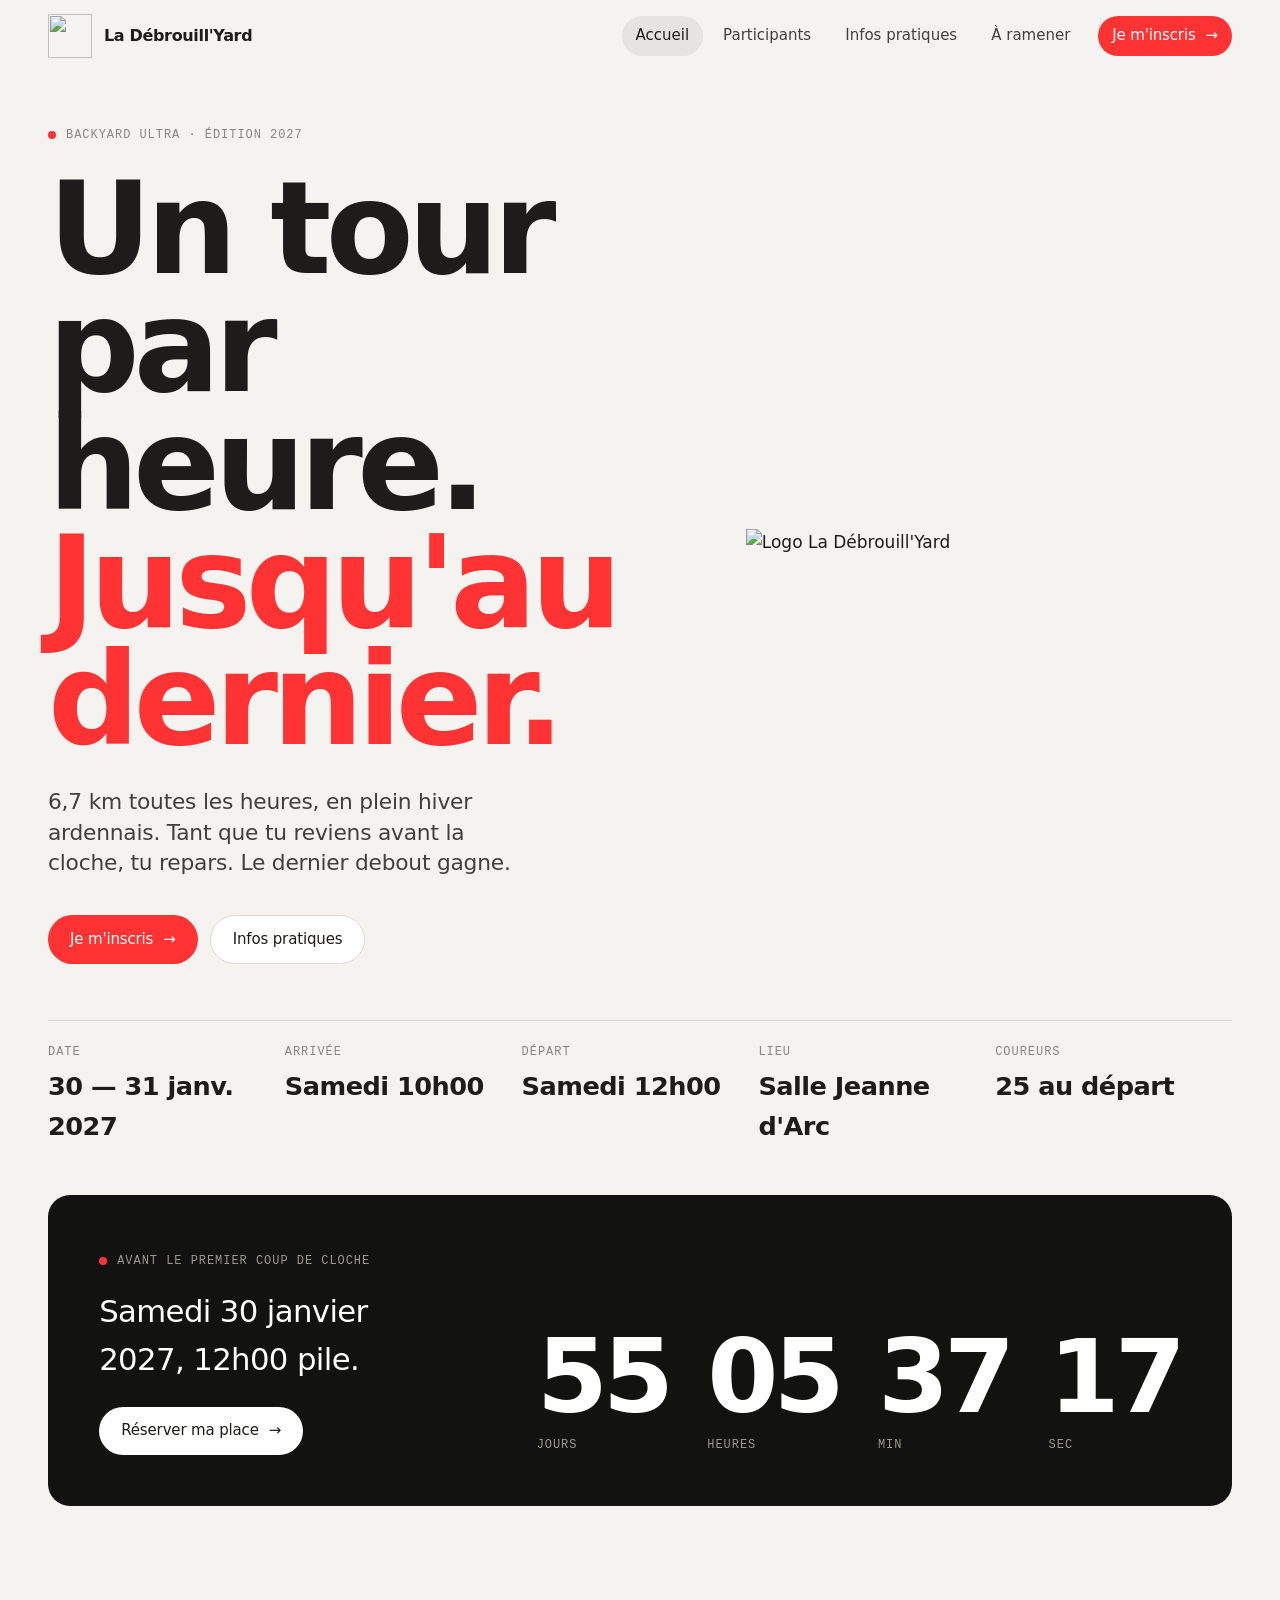
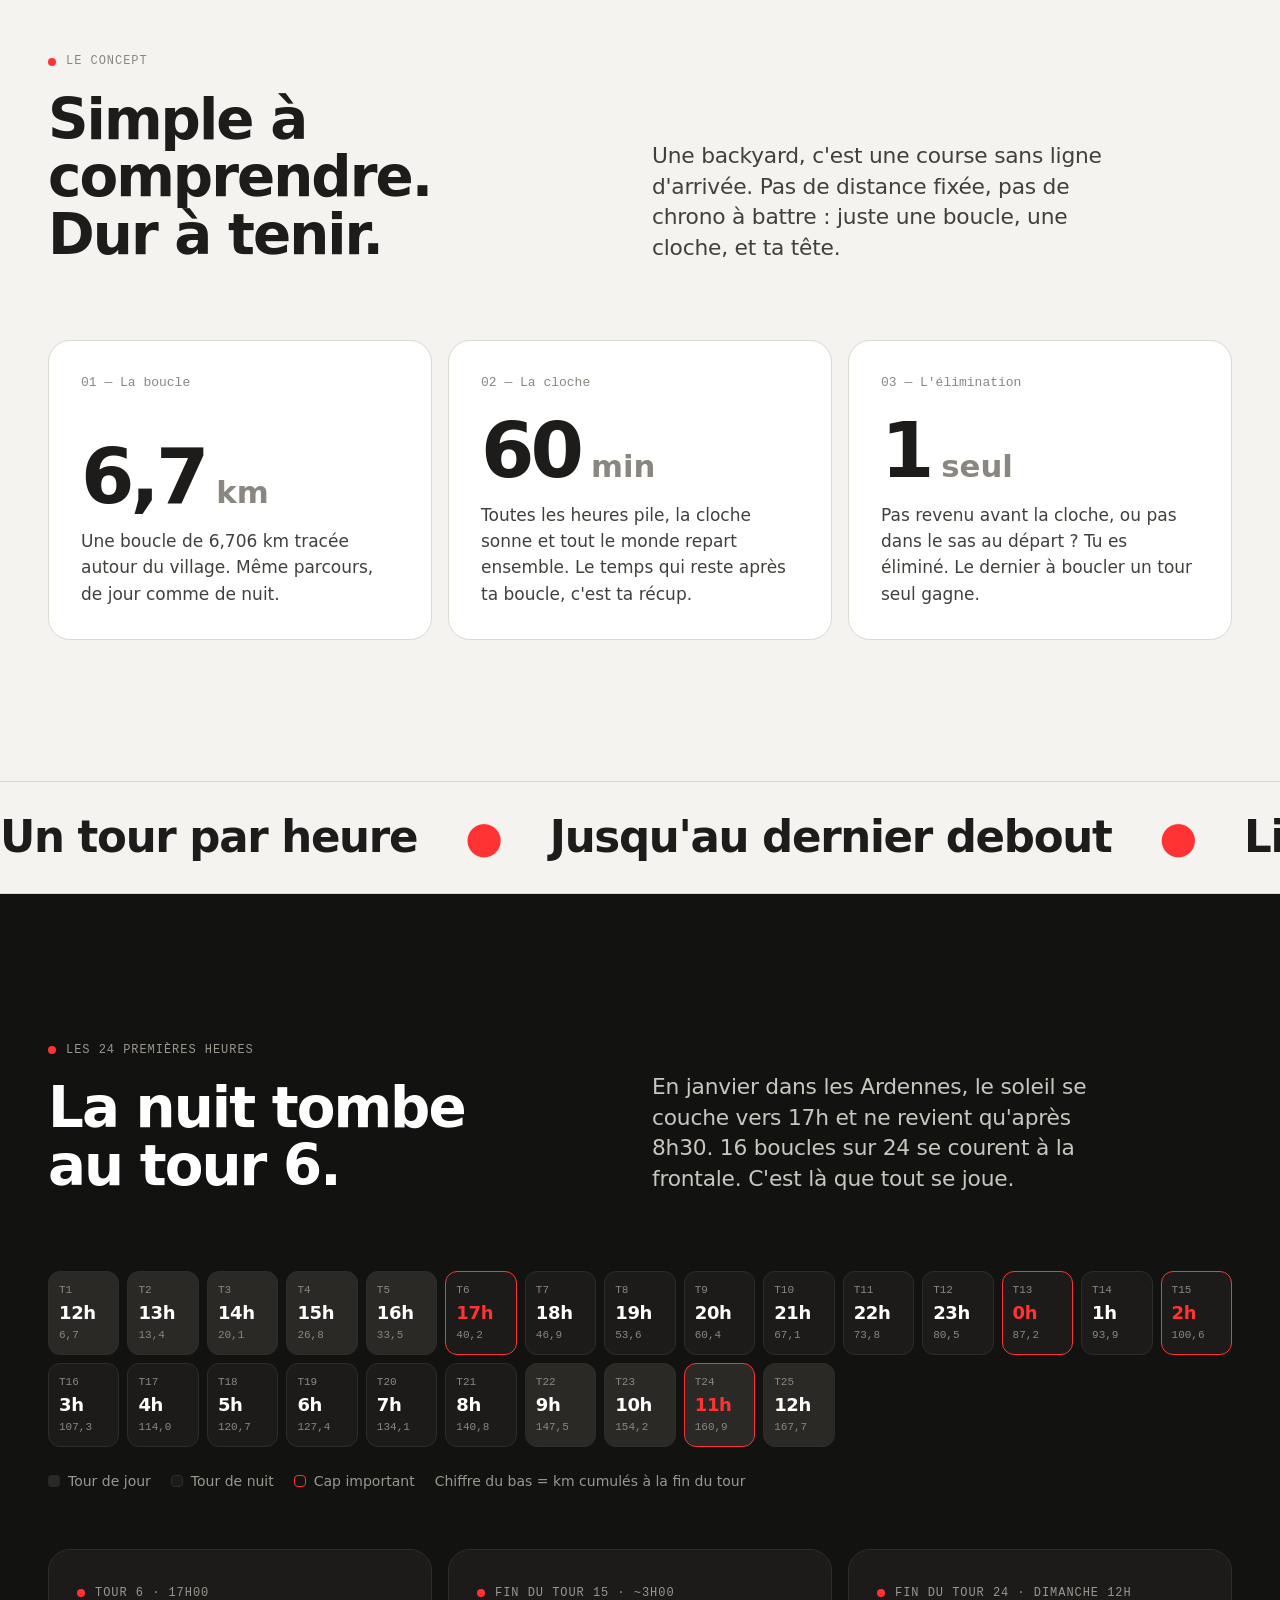
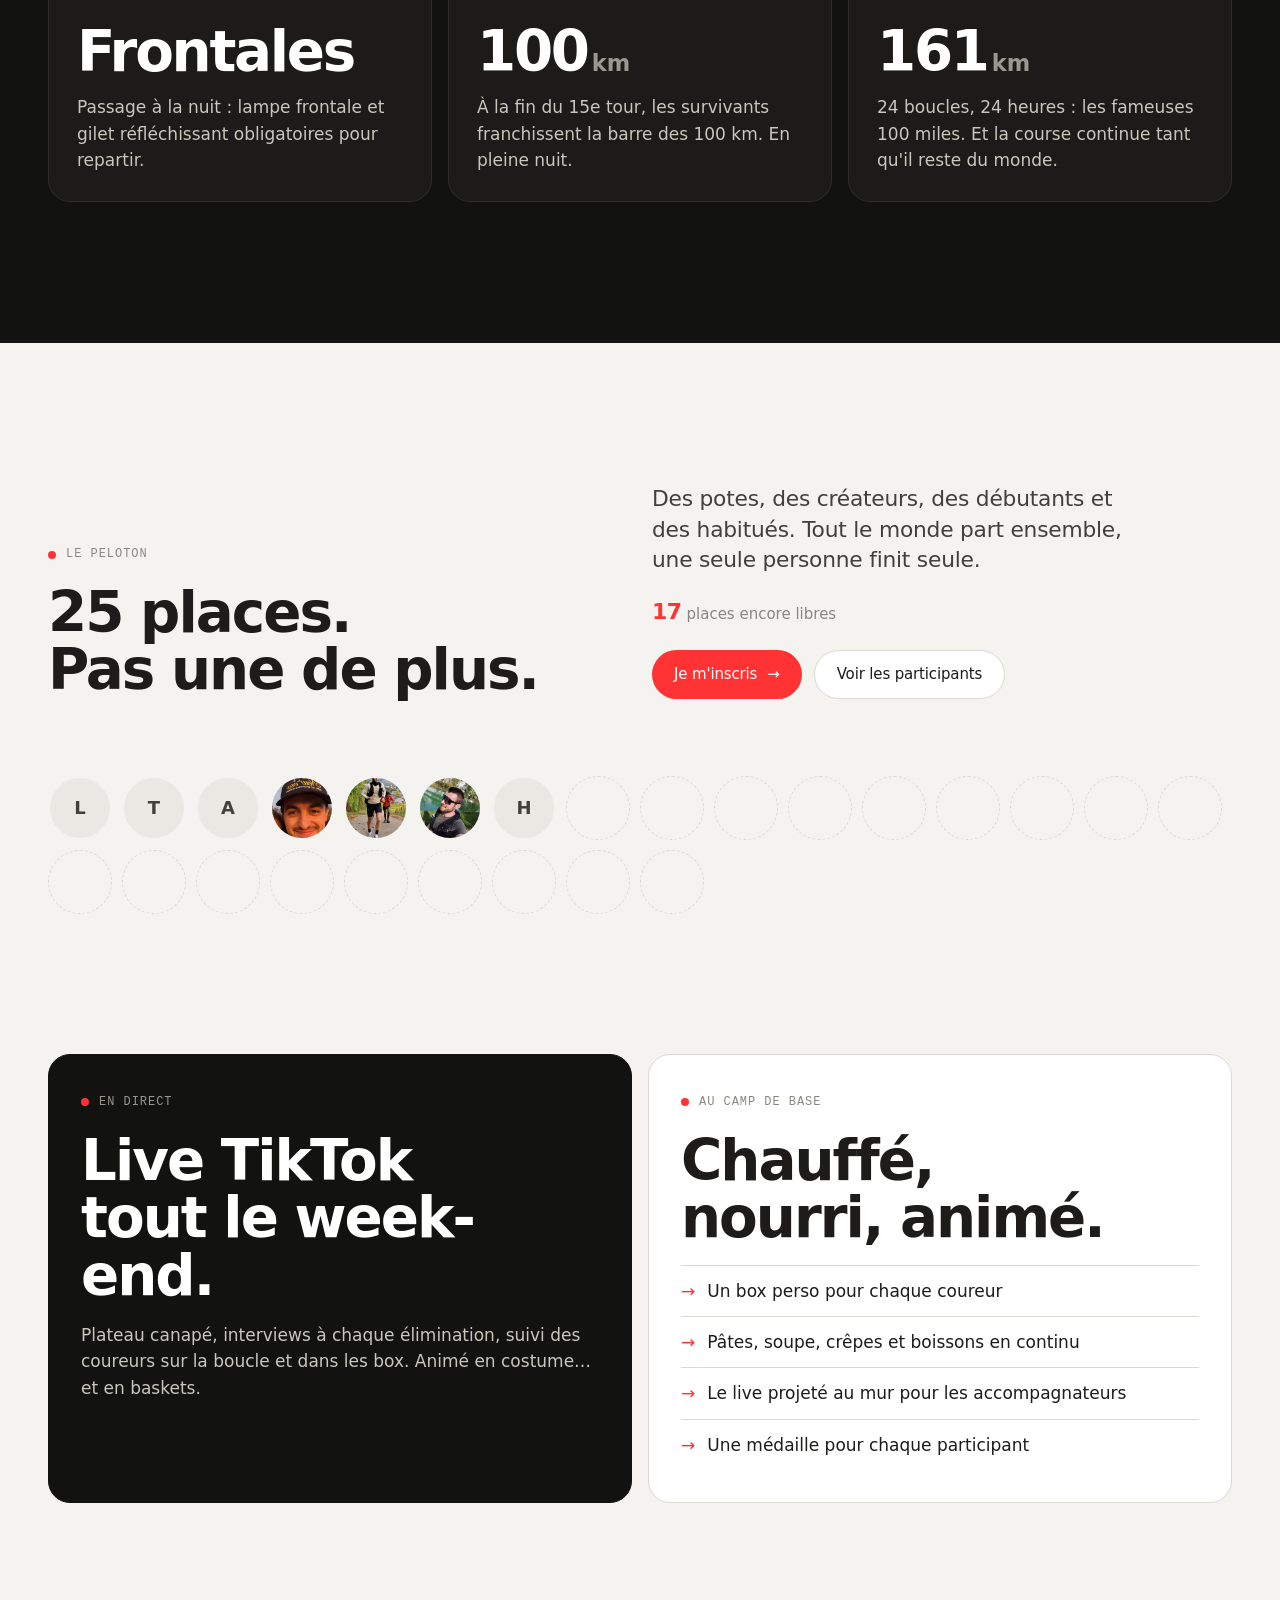
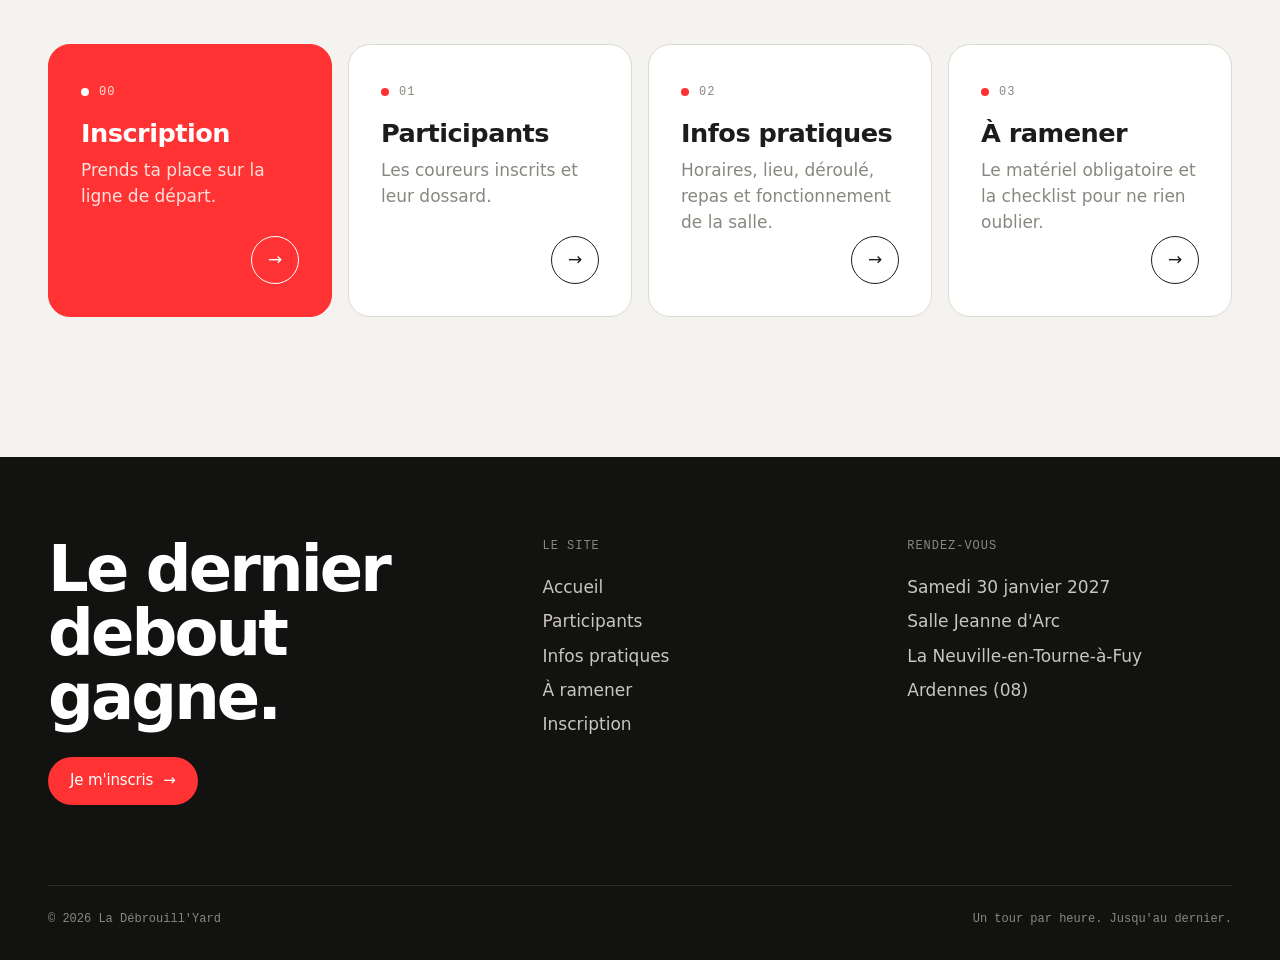
==== site/index.html @ 16cce88c "Ajout de Hugo (06) ; Corentin passe au 006 ; 8 / 25 inscrits Co-Authored-By: Claude Opus 5.5 <norepl" ====
<!DOCTYPE html>
<html lang="fr">
<head>
  <meta charset="UTF-8">
  <meta http-equiv="Content-Security-Policy" content="default-src 'self'; script-src 'self'; style-src 'self' 'unsafe-inline'; img-src 'self' data:; font-src 'self'; frame-src https://www.google.com https://maps.google.com; connect-src 'self'; object-src 'none'; base-uri 'self'; form-action 'none'; upgrade-insecure-requests">
  <meta name="viewport" content="width=device-width, initial-scale=1">
  <title>La Débrouill'Yard — Backyard Ultra · 30 & 31 janvier 2027</title>
  <meta name="description" content="6,7 km toutes les heures, jusqu'au dernier debout. Samedi 30 janvier 2027, 12h00 — salle Jeanne d'Arc, La Neuville-en-Tourne-à-Fuy.">
  <link rel="icon" href="assets/img/favicon.png">
  <meta name="robots" content="noindex, nofollow">
  <meta name="referrer" content="strict-origin-when-cross-origin">
  <meta name="theme-color" content="#f4f3f0">
  <meta property="og:type" content="website">
  <meta property="og:locale" content="fr_FR">
  <meta property="og:site_name" content="La Débrouill'Yard">
  <meta property="og:title" content="La Débrouill'Yard — Backyard Ultra · 30 & 31 janvier 2027">
  <meta property="og:description" content="6,7 km toutes les heures, jusqu'au dernier debout. Samedi 30 janvier 2027, 12h00 — salle Jeanne d'Arc, La Neuville-en-Tourne-à-Fuy.">
  <meta property="og:image" content="https://lucasdubois0851-design.github.io/debrouillyard/assets/img/og.jpg">
  <meta property="og:image:width" content="1200">
  <meta property="og:image:height" content="630">
  <meta name="twitter:card" content="summary_large_image">
  <link rel="preload" href="assets/fonts/inter-tight.woff2" as="font" type="font/woff2" crossorigin>
  <link rel="stylesheet" href="assets/css/style.css?v=20261021110211">
</head>
<body>
<a class="skip-link" href="#contenu">Aller au contenu</a>

<header class="nav">
  <div class="wrap">
    <a href="index.html" class="brand"><img src="assets/img/logo.png" alt=""><span>La Débrouill'Yard</span></a>
    <nav class="nav-links" id="menu" aria-label="Navigation principale">
      <a href="index.html" class="active">Accueil</a>
      <a href="participants.html">Participants</a>
      <a href="infos.html">Infos pratiques</a>
      <a href="materiel.html">À ramener</a>
      <a href="inscription.html" class="btn btn-red nav-cta">Je m'inscris <span class="arrow">→</span></a>
    </nav>
    <button class="burger" type="button" aria-label="Menu" aria-controls="menu" aria-expanded="false"><span></span></button>
  </div>
</header>

<main id="contenu">

  <!-- HERO -->
  <section class="hero">
    <div class="wrap hero-top">
      <div class="reveal">
        <span class="label">Backyard Ultra · Édition 2027</span>
        <h1 class="display">Un tour<br>par heure.<br><span class="red">Jusqu'au dernier.</span></h1>
        <p class="lead">6,7 km toutes les heures, en plein hiver ardennais. Tant que tu reviens avant la cloche, tu repars. Le dernier debout gagne.</p>
        <div class="hero-actions">
          <a href="inscription.html" class="btn btn-red">Je m'inscris <span class="arrow">→</span></a>
          <a href="infos.html" class="btn btn-ghost">Infos pratiques</a>
        </div>
      </div>
      <img class="hero-logo reveal" src="assets/img/logo.png" alt="Logo La Débrouill'Yard">
    </div>
    <div class="wrap">
      <div class="hero-bottom reveal">
        <div><div class="k">Date</div><div class="v">30 — 31 janv. 2027</div></div>
        <div><div class="k">Arrivée</div><div class="v">Samedi 10h00</div></div>
        <div><div class="k">Départ</div><div class="v">Samedi 12h00</div></div>
        <div><div class="k">Lieu</div><div class="v">Salle Jeanne d'Arc</div></div>
        <div><div class="k">Coureurs</div><div class="v">25 au départ</div></div>
      </div>
    </div>
  </section>

  <!-- COMPTE À REBOURS -->
  <section style="padding-top:0">
    <div class="wrap">
      <div class="countdown reveal" data-countdown>
        <div>
          <span class="label">Avant le premier coup de cloche</span>
          <p class="cd-title">Samedi 30 janvier 2027, 12h00 pile.</p>
          <a href="inscription.html" class="btn btn-light" style="margin-top:24px">Réserver ma place <span class="arrow">→</span></a>
        </div>
        <div class="cd-grid">
          <div><div class="n" data-cd="d">--</div><div class="u">Jours</div></div>
          <div><div class="n" data-cd="h">--</div><div class="u">Heures</div></div>
          <div><div class="n" data-cd="m">--</div><div class="u">Min</div></div>
          <div><div class="n" data-cd="s">--</div><div class="u">Sec</div></div>
        </div>
      </div>
    </div>
  </section>

  <!-- CONCEPT -->
  <section style="padding-top:0">
    <div class="wrap">
      <div class="section-head split reveal">
        <div>
          <span class="label">Le concept</span>
          <h2 class="h2" style="margin-top:18px">Simple à comprendre.<br>Dur à tenir.</h2>
        </div>
        <p class="lead">Une backyard, c'est une course sans ligne d'arrivée. Pas de distance fixée, pas de chrono à battre : juste une boucle, une cloche, et ta tête.</p>
      </div>

      <div class="rules">
        <div class="rule reveal">
          <span class="num">01 — La boucle</span>
          <div>
            <div class="big">6,7<span class="muted" style="font-size:.4em;letter-spacing:0"> km</span></div>
            <p>Une boucle de 6,706 km tracée autour du village. Même parcours, de jour comme de nuit.</p>
          </div>
        </div>
        <div class="rule reveal">
          <span class="num">02 — La cloche</span>
          <div>
            <div class="big">60<span class="muted" style="font-size:.4em;letter-spacing:0"> min</span></div>
            <p>Toutes les heures pile, la cloche sonne et tout le monde repart ensemble. Le temps qui reste après ta boucle, c'est ta récup.</p>
          </div>
        </div>
        <div class="rule reveal">
          <span class="num">03 — L'élimination</span>
          <div>
            <div class="big">1<span class="muted" style="font-size:.4em;letter-spacing:0"> seul</span></div>
            <p>Pas revenu avant la cloche, ou pas dans le sas au départ ? Tu es éliminé. Le dernier à boucler un tour seul gagne.</p>
          </div>
        </div>
      </div>
    </div>
  </section>

  <div class="marquee" aria-hidden="true">
    <div class="marquee-track">
      <span>Un tour par heure</span><span class="dot">●</span>
      <span>Jusqu'au dernier debout</span><span class="dot">●</span>
      <span>Live TikTok non-stop</span><span class="dot">●</span>
      <span>Soupe chaude &amp; crêpes</span><span class="dot">●</span>
      <span>Frontale obligatoire</span><span class="dot">●</span>
      <span>Un tour par heure</span><span class="dot">●</span>
      <span>Jusqu'au dernier debout</span><span class="dot">●</span>
      <span>Live TikTok non-stop</span><span class="dot">●</span>
      <span>Soupe chaude &amp; crêpes</span><span class="dot">●</span>
      <span>Frontale obligatoire</span><span class="dot">●</span>
    </div>
  </div>

  <!-- LA NUIT -->
  <section class="dark">
    <div class="wrap">
      <div class="section-head split reveal">
        <div>
          <span class="label">Les 24 premières heures</span>
          <h2 class="h2" style="margin-top:18px">La nuit tombe<br>au tour 6.</h2>
        </div>
        <p class="lead">En janvier dans les Ardennes, le soleil se couche vers 17h et ne revient qu'après 8h30. 16 boucles sur 24 se courent à la frontale. C'est là que tout se joue.</p>
      </div>

      <div class="hours reveal" data-hours></div>
      <div class="hours-legend">
        <span><i style="background:#2a2925"></i>Tour de jour</span>
        <span><i style="background:#1c1b19;border:1px solid #2e2d2a"></i>Tour de nuit</span>
        <span><i style="border:1px solid #ff3333"></i>Cap important</span>
        <span>Chiffre du bas = km cumulés à la fin du tour</span>
      </div>

      <div class="milestones">
        <div class="milestone-card reveal">
          <span class="label">Tour 6 · 17h00</span>
          <div class="big" style="margin-top:20px">Frontales</div>
          <p>Passage à la nuit : lampe frontale et gilet réfléchissant obligatoires pour repartir.</p>
        </div>
        <div class="milestone-card reveal">
          <span class="label">Fin du tour 15 · ~3h00</span>
          <div class="big" style="margin-top:20px">100<small>km</small></div>
          <p>À la fin du 15e tour, les survivants franchissent la barre des 100 km. En pleine nuit.</p>
        </div>
        <div class="milestone-card reveal">
          <span class="label">Fin du tour 24 · Dimanche 12h</span>
          <div class="big" style="margin-top:20px">161<small>km</small></div>
          <p>24 boucles, 24 heures : les fameuses 100 miles. Et la course continue tant qu'il reste du monde.</p>
        </div>
      </div>
    </div>
  </section>

  <!-- PARTICIPANTS TEASER -->
  <section>
    <div class="wrap">
      <div class="section-head split reveal">
        <div>
          <span class="label">Le peloton</span>
          <h2 class="h2" style="margin-top:18px">25 places.<br>Pas une de plus.</h2>
        </div>
        <div>
          <p class="lead">Des potes, des créateurs, des débutants et des habitués. Tout le monde part ensemble, une seule personne finit seule.</p>
          <p class="spots" style="margin-top:20px"><b data-spots-left>25</b> places encore libres</p>
          <div class="hero-actions" style="margin-top:20px">
            <a href="inscription.html" class="btn btn-red">Je m'inscris <span class="arrow">→</span></a>
            <a href="participants.html" class="btn btn-ghost">Voir les participants</a>
          </div>
        </div>
      </div>
      <div class="faces reveal" data-faces></div>
    </div>
  </section>

  <!-- LIVE -->
  <section style="padding-top:0">
    <div class="wrap">
      <div class="two-col">
        <div class="panel reveal" style="background:var(--night);color:#fff;border-color:var(--night)">
          <span class="label" style="color:#9a978f">En direct</span>
          <h3 class="h2" style="margin-top:18px">Live TikTok<br>tout le week-end.</h3>
          <p style="color:#c9c6be;margin-top:18px">Plateau canapé, interviews à chaque élimination, suivi des coureurs sur la boucle et dans les box. Animé en costume… et en baskets.</p>
        </div>
        <div class="panel reveal">
          <span class="label">Au camp de base</span>
          <h3 class="h2" style="margin-top:18px">Chauffé,<br>nourri, animé.</h3>
          <ul>
            <li>Un box perso pour chaque coureur</li>
            <li>Pâtes, soupe, crêpes et boissons en continu</li>
            <li>Le live projeté au mur pour les accompagnateurs</li>
            <li>Une médaille pour chaque participant</li>
          </ul>
        </div>
      </div>
    </div>
  </section>

  <!-- NAVIGATION CARDS -->
  <section style="padding-top:0">
    <div class="wrap">
      <div class="cards-3 cards-4">
        <a href="inscription.html" class="link-card link-card-red reveal">
          <div><span class="label">00</span><h3 class="h3" style="margin-top:16px">Inscription</h3><p class="muted" style="margin-top:8px">Prends ta place sur la ligne de départ.</p></div>
          <span class="go">→</span>
        </a>
        <a href="participants.html" class="link-card reveal">
          <div><span class="label">01</span><h3 class="h3" style="margin-top:16px">Participants</h3><p class="muted" style="margin-top:8px">Les coureurs inscrits et leur dossard.</p></div>
          <span class="go">→</span>
        </a>
        <a href="infos.html" class="link-card reveal">
          <div><span class="label">02</span><h3 class="h3" style="margin-top:16px">Infos pratiques</h3><p class="muted" style="margin-top:8px">Horaires, lieu, déroulé, repas et fonctionnement de la salle.</p></div>
          <span class="go">→</span>
        </a>
        <a href="materiel.html" class="link-card reveal">
          <div><span class="label">03</span><h3 class="h3" style="margin-top:16px">À ramener</h3><p class="muted" style="margin-top:8px">Le matériel obligatoire et la checklist pour ne rien oublier.</p></div>
          <span class="go">→</span>
        </a>
      </div>
    </div>
  </section>

</main>

<footer>
  <div class="wrap">
    <div class="foot-top">
      <div>
        <div class="big">Le dernier<br>debout gagne.</div>
        <a href="inscription.html" class="btn btn-red" style="margin-top:28px">Je m'inscris <span class="arrow">→</span></a>
      </div>
      <div>
        <h5>Le site</h5>
        <ul>
          <li><a href="index.html">Accueil</a></li>
          <li><a href="participants.html">Participants</a></li>
          <li><a href="infos.html">Infos pratiques</a></li>
          <li><a href="materiel.html">À ramener</a></li>
          <li><a href="inscription.html">Inscription</a></li>
        </ul>
      </div>
      <div>
        <h5>Rendez-vous</h5>
        <ul>
          <li>Samedi 30 janvier 2027</li>
          <li>Salle Jeanne d'Arc</li>
          <li>La Neuville-en-Tourne-à-Fuy</li>
          <li>Ardennes (08)</li>
        </ul>
      </div>
    </div>
    <div class="foot-bottom">
      <span>© <span data-year></span> La Débrouill'Yard</span>
      <span>Un tour par heure. Jusqu'au dernier.</span>
    </div>
  </div>
</footer>

<script src="assets/js/data.js?v=20261021110211"></script>
<script src="assets/js/main.js?v=20261021110211"></script>
</body>
</html>
---- site/assets/css/style.css ----
/* ==========================================================
   LA DÉBROUILL'YARD — feuille de style
   DA inspirée de 1x.tech : blanc cassé, gris chaud, typo XXL,
   beaucoup d'air, sections sombres plein écran. Accent = rouge du logo.
   ========================================================== */

/* Polices hébergées localement (pas d'appel à Google = pas de fuite d'IP, RGPD) */
@font-face {
  font-family: "Inter Tight"; font-style: normal; font-weight: 400 600; font-display: swap;
  src: url("../fonts/inter-tight.woff2") format("woff2");
}
@font-face {
  font-family: "JetBrains Mono"; font-style: normal; font-weight: 400 600; font-display: swap;
  src: url("../fonts/jetbrains-mono.woff2") format("woff2");
}

:root {
  --bg: #f4f3f0;
  --bg-2: #eae8e3;
  --card: #ffffff;
  --ink: #1d1c1a;
  --ink-2: #41403c;
  --muted: #8a8780;
  --line: #dcd9d2;
  --red: #ff3333;
  --red-dark: #d61f1f;
  --night: #121211;
  --night-2: #1c1b19;
  --night-line: #2e2d2a;

  --radius: 22px;
  --radius-sm: 14px;
  --max: 1320px;
  --gutter: clamp(16px, 4vw, 48px);

  --font: "Inter Tight", system-ui, -apple-system, "Segoe UI", sans-serif;
  --mono: "JetBrains Mono", ui-monospace, Menlo, monospace;
}

* { box-sizing: border-box; margin: 0; padding: 0; }
html { scroll-behavior: smooth; -webkit-text-size-adjust: 100%; }
body {
  background: var(--bg);
  color: var(--ink);
  font-family: var(--font);
  font-size: 17px;
  line-height: 1.55;
  -webkit-font-smoothing: antialiased;
  overflow-x: hidden;
}
img { max-width: 100%; height: auto; display: block; }
a { color: inherit; text-decoration: none; }
button { font: inherit; color: inherit; background: none; border: 0; cursor: pointer; }
[hidden] { display: none !important; }
:focus-visible { outline: 2px solid var(--red); outline-offset: 3px; border-radius: 6px; }

.skip-link {
  position: absolute; left: 16px; top: -60px; z-index: 100;
  background: var(--ink); color: #fff; padding: 10px 16px; border-radius: 999px; font-size: 14px;
  transition: top .2s;
}
.skip-link:focus { top: 12px; }

.wrap { width: 100%; max-width: var(--max); margin: 0 auto; padding: 0 var(--gutter); }

/* ---------- Typo ---------- */
.label {
  font-family: var(--mono);
  font-size: 12px;
  letter-spacing: .08em;
  text-transform: uppercase;
  color: var(--muted);
  display: inline-flex;
  align-items: center;
  gap: 10px;
}
.label::before {
  content: "";
  width: 8px; height: 8px; border-radius: 50%;
  background: var(--red);
}
.display {
  font-size: clamp(48px, 10vw, 150px);
  line-height: .92;
  letter-spacing: -.045em;
  font-weight: 600;
}
.h1 {
  font-size: clamp(40px, 6.4vw, 96px);
  line-height: .98;
  letter-spacing: -.04em;
  font-weight: 600;
}
.h2 {
  font-size: clamp(32px, 4.4vw, 64px);
  line-height: 1.02;
  letter-spacing: -.035em;
  font-weight: 600;
}
.h3 {
  font-size: clamp(22px, 2vw, 28px);
  line-height: 1.15;
  letter-spacing: -.02em;
  font-weight: 600;
}
.lead {
  font-size: clamp(19px, 1.7vw, 24px);
  line-height: 1.4;
  letter-spacing: -.01em;
  color: var(--ink-2);
  max-width: 34ch;
}
.muted { color: var(--muted); }
.red { color: var(--red); }

/* ---------- Nav ---------- */
.nav {
  position: fixed; inset: 0 0 auto 0; z-index: 50;
  transition: background .3s, backdrop-filter .3s, border-color .3s;
  border-bottom: 1px solid transparent;
}
.nav.scrolled {
  background: rgba(244, 243, 240, .82);
  backdrop-filter: blur(14px);
  -webkit-backdrop-filter: blur(14px);
  border-color: var(--line);
}
.nav .wrap {
  display: flex; align-items: center; justify-content: space-between;
  height: 72px; gap: 24px;
}
.brand { display: flex; align-items: center; gap: 12px; font-weight: 600; letter-spacing: -.02em; }
.brand img { width: 44px; height: 44px; object-fit: contain; }
.brand span { font-size: 16px; }
.nav-links { display: flex; align-items: center; gap: 6px; }
.nav-links a {
  font-size: 15px; padding: 8px 14px; border-radius: 999px;
  color: var(--ink-2); transition: background .2s, color .2s;
}
.nav-links a:hover { background: rgba(0,0,0,.05); color: var(--ink); }
.nav-links a.active { color: var(--ink); background: rgba(0,0,0,.06); }
.nav-cta { margin-left: 8px; }
.nav-links a.btn-dark, .nav-links a.btn-dark:hover { color: #fff; background: var(--ink); }
.nav-links a.btn-red, .nav-links a.btn-red:hover { color: #fff; background: var(--red); }
.nav-links a.btn-red:hover { background: var(--red-dark); }
.burger { display: none; width: 44px; height: 44px; border-radius: 50%; position: relative; }
.burger span, .burger span::before, .burger span::after {
  position: absolute; left: 50%; width: 20px; height: 1.6px; background: var(--ink);
  transform: translateX(-50%); transition: transform .3s, opacity .3s;
}
.burger span { top: 50%; }
.burger span::before, .burger span::after { content: ""; left: 0; transform: none; }
.burger span::before { top: -6px; }
.burger span::after { top: 6px; }
body.menu-open .burger span { background: transparent; }
body.menu-open .burger span::before { transform: translateY(6px) rotate(45deg); }
body.menu-open .burger span::after { transform: translateY(-6px) rotate(-45deg); }

/* ---------- Boutons ---------- */
.btn {
  display: inline-flex; align-items: center; gap: 10px;
  padding: 12px 22px; border-radius: 999px;
  font-size: 15px; font-weight: 500; letter-spacing: -.01em;
  transition: transform .2s, background .2s, color .2s;
  white-space: nowrap;
}
.btn:hover { transform: translateY(-1px); }
.btn-dark { background: var(--ink); color: #fff; }
.btn-dark:hover { background: #000; }
.btn-red { background: var(--red); color: #fff; }
.btn-red:hover { background: var(--red-dark); }
.btn-ghost { border: 1px solid var(--line); background: var(--card); }
.btn-xl { padding: 18px 34px; font-size: 18px; }
.btn.disabled { background: var(--bg-2); color: var(--muted); pointer-events: none; }
.btn-light { background: #fff; color: var(--ink); }
.btn .arrow { transition: transform .2s; }
.btn:hover .arrow { transform: translateX(3px); }

/* ---------- Sections ---------- */
section { padding: clamp(80px, 11vw, 160px) 0; position: relative; }
.section-head { display: grid; gap: 24px; margin-bottom: clamp(40px, 6vw, 80px); }
.section-head.split {
  grid-template-columns: 1fr 1fr; align-items: end;
}

/* Page hero (sous-pages) */
.page-hero { padding: 160px 0 60px; }
.page-hero .h1 { margin-top: 20px; max-width: 14ch; }
.page-hero .lead { margin-top: 28px; }

/* ---------- Hero accueil ---------- */
.hero {
  min-height: min(100vh, 980px); min-height: min(100svh, 980px);
  padding: 120px 0 48px;
  display: flex; flex-direction: column; justify-content: space-between;
}
.hero-top > * { min-width: 0; }
.hero-top {
  display: grid; grid-template-columns: 1.15fr .85fr; gap: 40px; align-items: center;
  flex: 1;
}
.hero-logo {
  width: 100%; max-width: 620px; justify-self: center;
  animation: float 6s ease-in-out infinite;
}
@keyframes float {
  0%,100% { transform: translateY(0) rotate(-1deg); }
  50% { transform: translateY(-14px) rotate(1deg); }
}
.hero h1 { margin-top: 24px; }
.hero .lead { margin-top: 28px; }
.hero-actions { margin-top: 36px; display: flex; flex-wrap: wrap; gap: 12px; }
.hero-bottom {
  margin-top: 56px;
  display: grid; grid-template-columns: repeat(5, 1fr);
  border-top: 1px solid var(--line);
}
.hero-bottom > div { padding: 22px 20px 0 0; }
.hero-bottom .k { font-family: var(--mono); font-size: 12px; text-transform: uppercase; letter-spacing: .08em; color: var(--muted); }
.hero-bottom .v { font-size: clamp(20px, 2vw, 26px); letter-spacing: -.02em; font-weight: 600; margin-top: 6px; }

/* ---------- Countdown ---------- */
.countdown {
  background: var(--night); color: #fff;
  border-radius: var(--radius);
  padding: clamp(28px, 4vw, 56px);
  display: grid; grid-template-columns: 1fr auto; gap: 32px; align-items: end;
}
.countdown .label { color: #9a978f; }
.cd-grid { display: flex; gap: clamp(16px, 3vw, 48px); }
.cd-grid div { text-align: left; }
.cd-grid .n {
  font-size: clamp(48px, 8vw, 120px); font-weight: 600; letter-spacing: -.05em; line-height: 1;
  font-variant-numeric: tabular-nums;
}
.cd-grid .u { font-family: var(--mono); font-size: 12px; text-transform: uppercase; letter-spacing: .08em; color: #9a978f; margin-top: 8px; }
.cd-title { font-size: clamp(22px, 2.4vw, 32px); letter-spacing: -.02em; font-weight: 500; margin-top: 16px; max-width: 18ch; }

/* ---------- Concept / règles ---------- */
.rules { display: grid; grid-template-columns: repeat(3, 1fr); gap: 16px; }
.rule {
  background: var(--card); border-radius: var(--radius);
  padding: 32px; min-height: 300px;
  display: flex; flex-direction: column; justify-content: space-between;
  border: 1px solid var(--line);
  transition: transform .3s;
}
.rule:hover { transform: translateY(-4px); }
.rule .num { font-family: var(--mono); font-size: 13px; color: var(--muted); }
.rule .big { font-size: clamp(56px, 6vw, 88px); font-weight: 600; letter-spacing: -.05em; line-height: 1; }
.rule p { color: var(--ink-2); margin-top: 12px; }

/* ---------- Bande défilante ---------- */
.marquee {
  overflow: hidden; border-top: 1px solid var(--line); border-bottom: 1px solid var(--line);
  padding: 22px 0; white-space: nowrap; background: var(--bg);
}
.marquee-track { display: inline-flex; gap: 48px; animation: marquee 40s linear infinite; }
.marquee span { font-size: clamp(28px, 3.4vw, 48px); font-weight: 600; letter-spacing: -.03em; }
.marquee span.dot { color: var(--red); }
@keyframes marquee { to { transform: translateX(-50%); } }

/* ---------- Section nuit ---------- */
.dark { background: var(--night); color: #fff; }
.dark .label { color: #9a978f; }
.dark .lead { color: #c9c6be; }
.dark .muted { color: #8a8780; }

.hours {
  display: grid; grid-template-columns: repeat(auto-fill, minmax(68px, 1fr)); gap: 8px;
}
.hour {
  aspect-ratio: 1; border-radius: 12px;
  border: 1px solid var(--night-line); background: var(--night-2);
  display: flex; flex-direction: column; justify-content: space-between;
  padding: 10px; font-family: var(--mono); font-size: 11px; color: #8a8780;
  transition: background .3s, border-color .3s;
}
.hour b { font-family: var(--font); font-size: 18px; color: #fff; font-weight: 600; letter-spacing: -.02em; }
.hour.day { background: #2a2925; }
.hour.milestone { border-color: var(--red); }
.hour.milestone b { color: var(--red); }
.hours-legend { display: flex; flex-wrap: wrap; gap: 20px; margin-top: 24px; font-size: 14px; color: #9a978f; }
.hours-legend i { display: inline-block; width: 12px; height: 12px; border-radius: 4px; margin-right: 8px; vertical-align: -1px; }

.milestones { display: grid; grid-template-columns: repeat(3, 1fr); gap: 16px; margin-top: 56px; }
.milestone-card {
  border: 1px solid var(--night-line); border-radius: var(--radius); padding: 28px;
  background: var(--night-2);
}
.milestone-card .big { font-size: clamp(40px, 4.4vw, 64px); font-weight: 600; letter-spacing: -.04em; line-height: 1; }
.milestone-card .big small { font-size: .4em; color: #9a978f; letter-spacing: 0; margin-left: 4px; }
.milestone-card p { color: #c9c6be; margin-top: 14px; }

/* ---------- Teaser participants (accueil) ---------- */
.faces { display: flex; flex-wrap: wrap; gap: 10px; }
.face {
  width: 64px; height: 64px; border-radius: 50%; overflow: hidden;
  background: var(--bg-2); display: grid; place-items: center;
  font-weight: 600; font-size: 18px; color: var(--ink-2);
  border: 2px solid var(--bg);
}
.face { position: relative; }
.face img.photo { position: absolute; inset: 0; width: 100%; height: 100%; object-fit: cover; }

/* ---------- CTA cards ---------- */
.cards-3 { display: grid; grid-template-columns: repeat(3, 1fr); gap: 16px; }
.link-card {
  background: var(--card); border: 1px solid var(--line); border-radius: var(--radius);
  padding: 32px; min-height: 260px;
  display: flex; flex-direction: column; justify-content: space-between;
  transition: transform .3s, background .3s, color .3s;
}
.link-card:hover { transform: translateY(-4px); background: var(--ink); color: #fff; }
.link-card:hover .muted { color: #b8b5ad; }
.link-card .go {
  width: 48px; height: 48px; border-radius: 50%;
  border: 1px solid currentColor; display: grid; place-items: center;
  align-self: flex-end; transition: transform .3s;
}
.cards-4 { grid-template-columns: repeat(4, 1fr); }
.link-card-red { background: var(--red); color: #fff; border-color: var(--red); }
.link-card-red .muted, .link-card-red .label { color: #ffe1df; }
.link-card-red .label::before { background: #fff; }
.link-card:hover .go { transform: rotate(-45deg); background: var(--red); border-color: var(--red); }

/* ---------- Participants ---------- */
.toolbar {
  display: flex; flex-wrap: wrap; gap: 12px; align-items: center; justify-content: space-between;
  margin-bottom: 32px;
}
.search {
  flex: 1; min-width: 220px; max-width: 420px;
  display: flex; align-items: center; gap: 10px;
  background: var(--card); border: 1px solid var(--line); border-radius: 999px;
  padding: 12px 20px;
}
.search input { border: 0; outline: 0; background: none; font: inherit; font-size: 16px; width: 100%; color: var(--ink); }
.toolbar-end { display: flex; align-items: center; gap: 16px; flex-wrap: wrap; }
.spots { font-size: 15px; color: var(--muted); }
.spots b { color: var(--red); font-size: 22px; letter-spacing: -.02em; }
.flow.flow-3 { grid-template-columns: repeat(3, 1fr); }
.count-pill { font-family: var(--mono); font-size: 13px; color: var(--muted); }

.runners { display: grid; grid-template-columns: repeat(auto-fill, minmax(230px, 1fr)); gap: 16px; }
.runner {
  background: var(--card); border: 1px solid var(--line); border-radius: var(--radius);
  overflow: hidden; transition: transform .3s;
}
.runner:hover { transform: translateY(-4px); }
.runner-photo {
  aspect-ratio: 4/5; background: var(--bg-2); position: relative; overflow: hidden;
  display: grid; place-items: center;
}
.runner-photo img.photo { position: absolute; inset: 0; width: 100%; height: 100%; object-fit: cover; }
.runner-bib { z-index: 1; }
.runner-photo .initials {
  font-size: 88px; font-weight: 600; letter-spacing: -.05em; color: #cfccc4;
}
.runner-bib {
  position: absolute; top: 14px; left: 14px;
  background: #fff; border-radius: 10px; padding: 6px 10px;
  font-family: var(--mono); font-size: 12px; font-weight: 600;
  box-shadow: 0 2px 10px rgba(0,0,0,.06);
}
.runner-bib b { color: var(--red); }
.runner-body { padding: 18px 20px 22px; }
.runner-body .name { font-size: 22px; font-weight: 600; letter-spacing: -.02em; line-height: 1.15; }
.runner-body .meta { font-size: 14px; color: var(--muted); margin-top: 4px; }
.runner.blank { background: transparent; border: 1.5px dashed var(--line); }
.runner.blank:hover { transform: none; }
.runner.blank .runner-photo { background: repeating-linear-gradient(-45deg, transparent 0 10px, rgba(0,0,0,.025) 10px 20px); }
.runner-body .sk { display: block; height: 12px; border-radius: 6px; background: var(--bg-2); }
.runner-body .sk-1 { width: 60%; height: 16px; }
.runner-body .sk-2 { width: 40%; margin-top: 10px; }
.face.blank { background: transparent; border: 1.5px dashed var(--line); }
.empty { padding: 60px 0; text-align: center; color: var(--muted); }

.hosts { display: grid; grid-template-columns: repeat(2, 1fr); gap: 16px; }
.host {
  background: var(--night); color: #fff; border-radius: var(--radius); padding: 32px;
  min-height: 220px; display: flex; flex-direction: column; justify-content: space-between;
}
.host .muted { color: #9a978f; }

/* ---------- Infos / logistique ---------- */
.info-grid { display: grid; grid-template-columns: repeat(4, 1fr); gap: 16px; }
.info-tile {
  background: var(--card); border: 1px solid var(--line); border-radius: var(--radius);
  padding: 26px; display: flex; flex-direction: column; gap: 10px; min-height: 180px;
}
.info-tile .v { font-size: clamp(22px, 2.2vw, 30px); font-weight: 600; letter-spacing: -.03em; line-height: 1.1; margin-top: auto; }
.info-tile .s { font-size: 14px; color: var(--muted); }
.info-tile.wide { grid-column: span 2; }
.info-tile.dark-tile { background: var(--night); color: #fff; border-color: var(--night); }
.info-tile.dark-tile .label { color: #9a978f; }

.timeline { border-top: 1px solid var(--line); }
.tl-row {
  display: grid; grid-template-columns: 180px 1fr 1.4fr; gap: 24px;
  padding: 28px 0; border-bottom: 1px solid var(--line); align-items: baseline;
}
.tl-row .t { font-size: clamp(28px, 3vw, 40px); font-weight: 600; letter-spacing: -.04em; font-variant-numeric: tabular-nums; }
.tl-row .t small { display: block; font-family: var(--mono); font-size: 12px; letter-spacing: .08em; text-transform: uppercase; color: var(--muted); font-weight: 400; margin-top: 4px; }
.tl-row .what { font-size: 22px; font-weight: 600; letter-spacing: -.02em; }
.tl-row .desc { color: var(--ink-2); }
.tl-row.key .what::after {
  content: "Clé"; margin-left: 10px; font-family: var(--mono); font-size: 11px; font-weight: 500;
  background: var(--red); color: #fff; border-radius: 999px; padding: 3px 9px; vertical-align: 4px;
  text-transform: uppercase; letter-spacing: .06em;
}

.flow { display: grid; grid-template-columns: repeat(5, 1fr); gap: 12px; counter-reset: step; }
.step {
  background: var(--night-2); border: 1px solid var(--night-line); border-radius: var(--radius-sm);
  padding: 22px; min-height: 200px; display: flex; flex-direction: column; gap: 12px;
  counter-increment: step;
}
.step::before {
  content: "0" counter(step); font-family: var(--mono); font-size: 12px; color: var(--red);
}
.step h4 { font-size: 19px; letter-spacing: -.02em; font-weight: 600; }
.step p { font-size: 15px; color: #c9c6be; }

.two-col { display: grid; grid-template-columns: 1fr 1fr; gap: 16px; }
.panel {
  background: var(--card); border: 1px solid var(--line); border-radius: var(--radius); padding: 32px;
}
.panel ul { list-style: none; margin-top: 18px; }
.panel li { padding: 12px 0; border-top: 1px solid var(--line); display: flex; gap: 12px; }
.panel li::before { content: "→"; color: var(--red); }

.map-wrap {
  border-radius: var(--radius); overflow: hidden; border: 1px solid var(--line);
  aspect-ratio: 16/9; background: var(--bg-2);
}
.map-wrap iframe { width: 100%; height: 100%; border: 0; filter: grayscale(1) contrast(1.05); }
.map-consent {
  height: 100%; display: flex; flex-direction: column; align-items: center; justify-content: center;
  gap: 14px; text-align: center; padding: 24px;
  background:
    radial-gradient(circle at 30% 40%, rgba(255,51,51,.08), transparent 40%),
    repeating-linear-gradient(0deg, transparent 0 39px, var(--line) 39px 40px),
    repeating-linear-gradient(90deg, transparent 0 39px, var(--line) 39px 40px),
    var(--bg-2);
}
.map-consent p { font-size: 14px; color: var(--muted); max-width: 40ch; }

/* Parcours */
.route { display: grid; grid-template-columns: 1fr 1fr; gap: 16px; }
.route-map {
  border-radius: var(--radius); overflow: hidden; background: var(--night-2);
  border: 1px solid var(--night-line); position: relative;
}
.route-map img { width: 100%; height: 100%; object-fit: cover; }
.route-map .tag {
  position: absolute; left: 16px; bottom: 16px; background: rgba(18,18,17,.8); color: #fff;
  backdrop-filter: blur(6px); -webkit-backdrop-filter: blur(6px);
  font-family: var(--mono); font-size: 12px; padding: 8px 12px; border-radius: 999px;
}
.route-side { display: grid; gap: 16px; grid-template-rows: auto 1fr; }
.route-stats { display: grid; grid-template-columns: repeat(3, 1fr); gap: 16px; }
.route-stats .milestone-card { padding: 22px; }
.route-stats .big { font-size: clamp(30px, 3vw, 44px); }
.profile { border: 1px solid var(--night-line); border-radius: var(--radius); background: var(--night-2); padding: 24px; display: flex; flex-direction: column; gap: 12px; }
.profile svg { width: 100%; height: auto; margin: auto 0; }

/* Plan de la salle */
.plan { display: grid; grid-template-columns: minmax(0, 480px) 1fr; gap: 16px; align-items: start; }
.plan-img { background: #fff; border: 1px solid var(--line); border-radius: var(--radius); overflow: hidden; }
.plan-img img { width: 100%; }
.plan-img { padding: 20px; }
.plan-svg { width: 100%; height: auto; display: block; font-family: var(--font); }
.plan-svg .wall { fill: #fff; stroke: var(--ink); stroke-width: 3; }
.plan-svg rect { stroke-width: 1.5; }
.plan-svg .room { fill: var(--bg); stroke: var(--line); }
.plan-svg .z-box { fill: #ffe4e2; stroke: var(--red); stroke-dasharray: 6 4; }
.plan-svg .z-table { fill: var(--ink); }
.plan-svg .z-table + text { fill: #fff; }
.plan-svg .z-start { fill: #fff3d6; stroke: #e5a50a; }
.plan-svg .z-live { fill: #ece9ff; stroke: #6c5ce7; }
.plan-svg .z-chill { fill: #e4f3ea; stroke: #3c9a63; }
.plan-svg .z-entry { fill: var(--ink-2); }
.plan-svg .z-entry + text { fill: #fff; }
.plan-svg .door { fill: #e5a50a; }
.plan-svg .door-in { fill: var(--ink); }
.plan-svg text { text-anchor: middle; fill: var(--ink); }
.plan-svg .pl { font-weight: 600; letter-spacing: -.01em; }
.plan-svg .ps { font-family: var(--mono); font-size: 10px; fill: var(--muted); }
.plan-svg .ps-left { text-anchor: start; }
.sw-box { background: #ffe4e2; border: 1.5px dashed var(--red); }
.sw-table { background: var(--ink); }
.sw-start { background: #fff3d6; border: 1.5px solid #e5a50a; }
.sw-live { background: #ece9ff; border: 1.5px solid #6c5ce7; }
.sw-chill { background: #e4f3ea; border: 1.5px solid #3c9a63; }
.sw-entry { background: var(--ink-2); }
.plan-img figcaption { font-family: var(--mono); font-size: 12px; color: var(--muted); padding: 12px 16px; border-top: 1px solid var(--line); }
.legend { list-style: none; display: grid; gap: 8px; }
.legend li {
  display: flex; gap: 14px; align-items: flex-start;
  background: var(--card); border: 1px solid var(--line); border-radius: var(--radius-sm); padding: 14px 16px;
}
.legend .sw { flex: none; width: 18px; height: 18px; border-radius: 5px; margin-top: 3px; }
.legend b { display: block; font-weight: 600; letter-spacing: -.01em; }
.legend span.d { font-size: 14px; color: var(--muted); }

.faq details {
  border-top: 1px solid var(--line); padding: 24px 0;
}
.faq details:last-child { border-bottom: 1px solid var(--line); }
.faq summary {
  list-style: none; cursor: pointer; display: flex; justify-content: space-between; gap: 20px;
  font-size: clamp(19px, 1.8vw, 24px); font-weight: 600; letter-spacing: -.02em;
}
.faq summary::-webkit-details-marker { display: none; }
.faq summary::after { content: "+"; font-weight: 400; transition: transform .3s; color: var(--muted); }
.faq details[open] summary::after { transform: rotate(45deg); }
.faq details p { margin-top: 14px; color: var(--ink-2); max-width: 70ch; }

/* ---------- Matériel (checklist) ---------- */
.progress {
  position: sticky; top: 84px; z-index: 10;
  background: var(--ink); color: #fff; border-radius: 999px;
  padding: 14px 22px; display: flex; align-items: center; gap: 18px;
  margin-bottom: 40px;
}
.progress .bar { flex: 1; height: 6px; border-radius: 999px; background: #3a3935; overflow: hidden; }
.progress .bar i { display: block; height: 100%; width: 0; background: var(--red); transition: width .4s; }
.progress .txt { font-family: var(--mono); font-size: 13px; white-space: nowrap; }
.progress button { font-family: var(--mono); font-size: 12px; color: #9a978f; text-decoration: underline; }

.kit { display: grid; grid-template-columns: 340px 1fr; gap: 40px; padding: 48px 0; border-top: 1px solid var(--line); }
.kit-head .h3 { margin-top: 14px; }
.kit-head p { color: var(--muted); margin-top: 10px; font-size: 15px; }
.kit-head .tag {
  display: inline-block; margin-top: 16px; font-family: var(--mono); font-size: 11px; text-transform: uppercase;
  letter-spacing: .08em; padding: 5px 10px; border-radius: 999px; border: 1px solid var(--line);
}
.kit-head .tag.must { background: var(--red); color: #fff; border-color: var(--red); }
.items { display: grid; grid-template-columns: 1fr 1fr; gap: 10px; align-content: start; }
.item {
  display: flex; gap: 14px; align-items: flex-start;
  background: var(--card); border: 1px solid var(--line); border-radius: var(--radius-sm);
  padding: 16px 18px; cursor: pointer; user-select: none;
  transition: background .2s, border-color .2s, opacity .2s;
}
.item input { position: absolute; opacity: 0; pointer-events: none; }
.item .box {
  flex: none; width: 22px; height: 22px; border-radius: 7px; border: 1.6px solid var(--line);
  display: grid; place-items: center; margin-top: 1px; transition: background .2s, border-color .2s;
}
.item .box svg { opacity: 0; transition: opacity .2s; }
.item .t, .item .d { display: block; }
.item .t { font-weight: 500; letter-spacing: -.01em; }
.item .d { font-size: 14px; color: var(--muted); margin-top: 2px; }
.item.checked { background: var(--bg-2); }
.item.checked .box { background: var(--ink); border-color: var(--ink); }
.item.checked .box svg { opacity: 1; }
.item.checked .t { text-decoration: line-through; color: var(--muted); }
.item:focus-within { outline: 2px solid var(--red); outline-offset: 2px; }

.note {
  background: #fff1f0; border: 1px solid #ffd2cf; color: #7a1d18;
  border-radius: var(--radius-sm); padding: 18px 22px; font-size: 15px;
}

/* ---------- Footer ---------- */
footer { background: var(--night); color: #fff; padding: 80px 0 32px; }
.foot-top { display: grid; grid-template-columns: 1.4fr 1fr 1fr; gap: 40px; }
.foot-top .big { font-size: clamp(36px, 5vw, 72px); font-weight: 600; letter-spacing: -.045em; line-height: 1; }
.foot-top h5 { font-family: var(--mono); font-size: 12px; text-transform: uppercase; letter-spacing: .08em; color: #8a8780; font-weight: 400; margin-bottom: 14px; }
.foot-top ul { list-style: none; }
.foot-top li { padding: 4px 0; color: #c9c6be; }
.foot-top a:hover { color: #fff; }
.foot-bottom {
  margin-top: 80px; padding-top: 24px; border-top: 1px solid var(--night-line);
  display: flex; justify-content: space-between; flex-wrap: wrap; gap: 12px;
  font-family: var(--mono); font-size: 12px; color: #8a8780;
}

/* ---------- Animations d'apparition ---------- */
.reveal { opacity: 0; transform: translateY(28px); transition: opacity .9s cubic-bezier(.2,.7,.2,1), transform .9s cubic-bezier(.2,.7,.2,1); }
.reveal.in { opacity: 1; transform: none; }
@media (prefers-reduced-motion: reduce) {
  .reveal { opacity: 1; transform: none; transition: none; }
  .hero-logo, .marquee-track { animation: none; }
  html { scroll-behavior: auto; }
}

/* ---------- Responsive ---------- */
@media (max-width: 1024px) {
  .rules, .milestones, .cards-3 { grid-template-columns: 1fr 1fr; }
  .flow.flow-3 { grid-template-columns: 1fr; }
  .info-grid { grid-template-columns: 1fr 1fr; }
  .flow { grid-template-columns: 1fr 1fr; }
  .kit { grid-template-columns: 1fr; gap: 24px; }
  .tl-row { grid-template-columns: 140px 1fr; }
  .tl-row .desc { grid-column: 2; }
}
@media (max-width: 820px) {
  .nav-links {
    position: fixed; inset: 72px 0 auto 0; flex-direction: column; align-items: stretch;
    background: var(--bg); padding: 16px var(--gutter) 28px; border-bottom: 1px solid var(--line);
    gap: 4px; transform: translateY(-120%); transition: transform .35s; z-index: -1;
  }
  .nav-links a { font-size: 22px; padding: 12px 0; border-radius: 0; background: none !important; }
  .nav-links a.nav-cta { margin: 12px 0 0; justify-content: center; background: var(--red) !important; color: #fff !important; border-radius: 999px; padding: 14px; font-size: 16px; }
  body.menu-open .nav-links { transform: none; }
  body.menu-open .nav { background: var(--bg); }
  .burger { display: block; }

  .hero-top { grid-template-columns: 1fr; gap: 8px; }
  .hero-logo { max-width: min(340px, 85%); order: -1; }
  .hero-bottom { grid-template-columns: 1fr 1fr; }
  .hero-bottom > div:nth-child(n+3) { border-top: 1px solid var(--line); margin-top: 18px; }
  .hero-bottom > div:last-child:nth-child(odd) { grid-column: span 2; }
  .section-head.split { grid-template-columns: 1fr; }
  .countdown { grid-template-columns: 1fr; }
  .two-col, .hosts, .route, .plan { grid-template-columns: 1fr; }
}
@media (max-width: 600px) {
  body { font-size: 16px; }
  .rules, .milestones, .cards-3, .info-grid, .flow, .items { grid-template-columns: 1fr; }
  .route-stats { grid-template-columns: 1fr 1fr 1fr; gap: 8px; }
  .route-stats .milestone-card { padding: 14px; }
  .info-tile.wide { grid-column: auto; }
  .rule, .link-card { min-height: 220px; }
  .runners { grid-template-columns: 1fr 1fr; gap: 10px; }
  .runner-body { padding: 14px; }
  .runner-body .name { font-size: 18px; }
  .runner-photo .initials { font-size: 56px; }
  .tl-row { grid-template-columns: 1fr; gap: 6px; }
  .tl-row .desc { grid-column: auto; }
  .foot-top { grid-template-columns: 1fr; }
  .cd-grid { gap: 14px; }
  .progress { top: 80px; padding: 12px 16px; gap: 12px; }
  .hours { grid-template-columns: repeat(6, 1fr); gap: 6px; }
  .hour { padding: 6px; border-radius: 8px; }
  .hour b { font-size: 14px; }
  .hour span { display: none; }
}
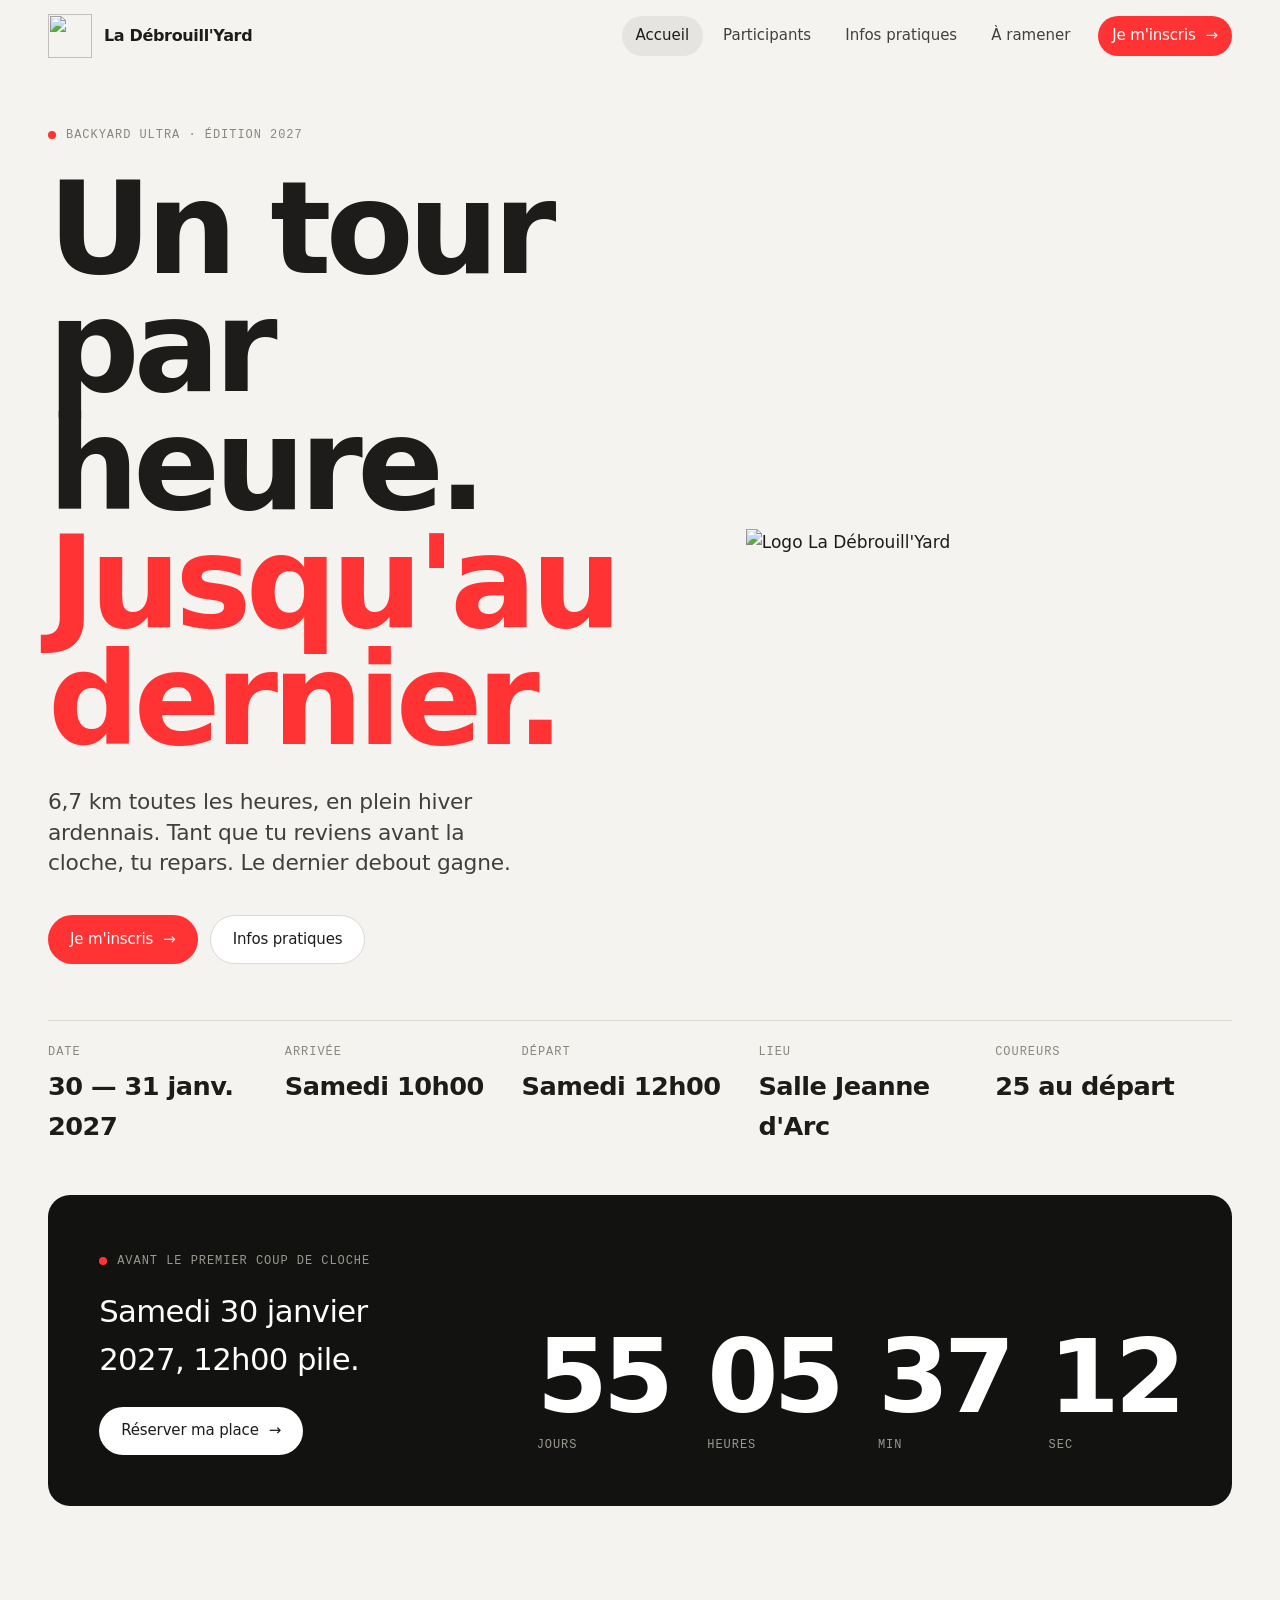
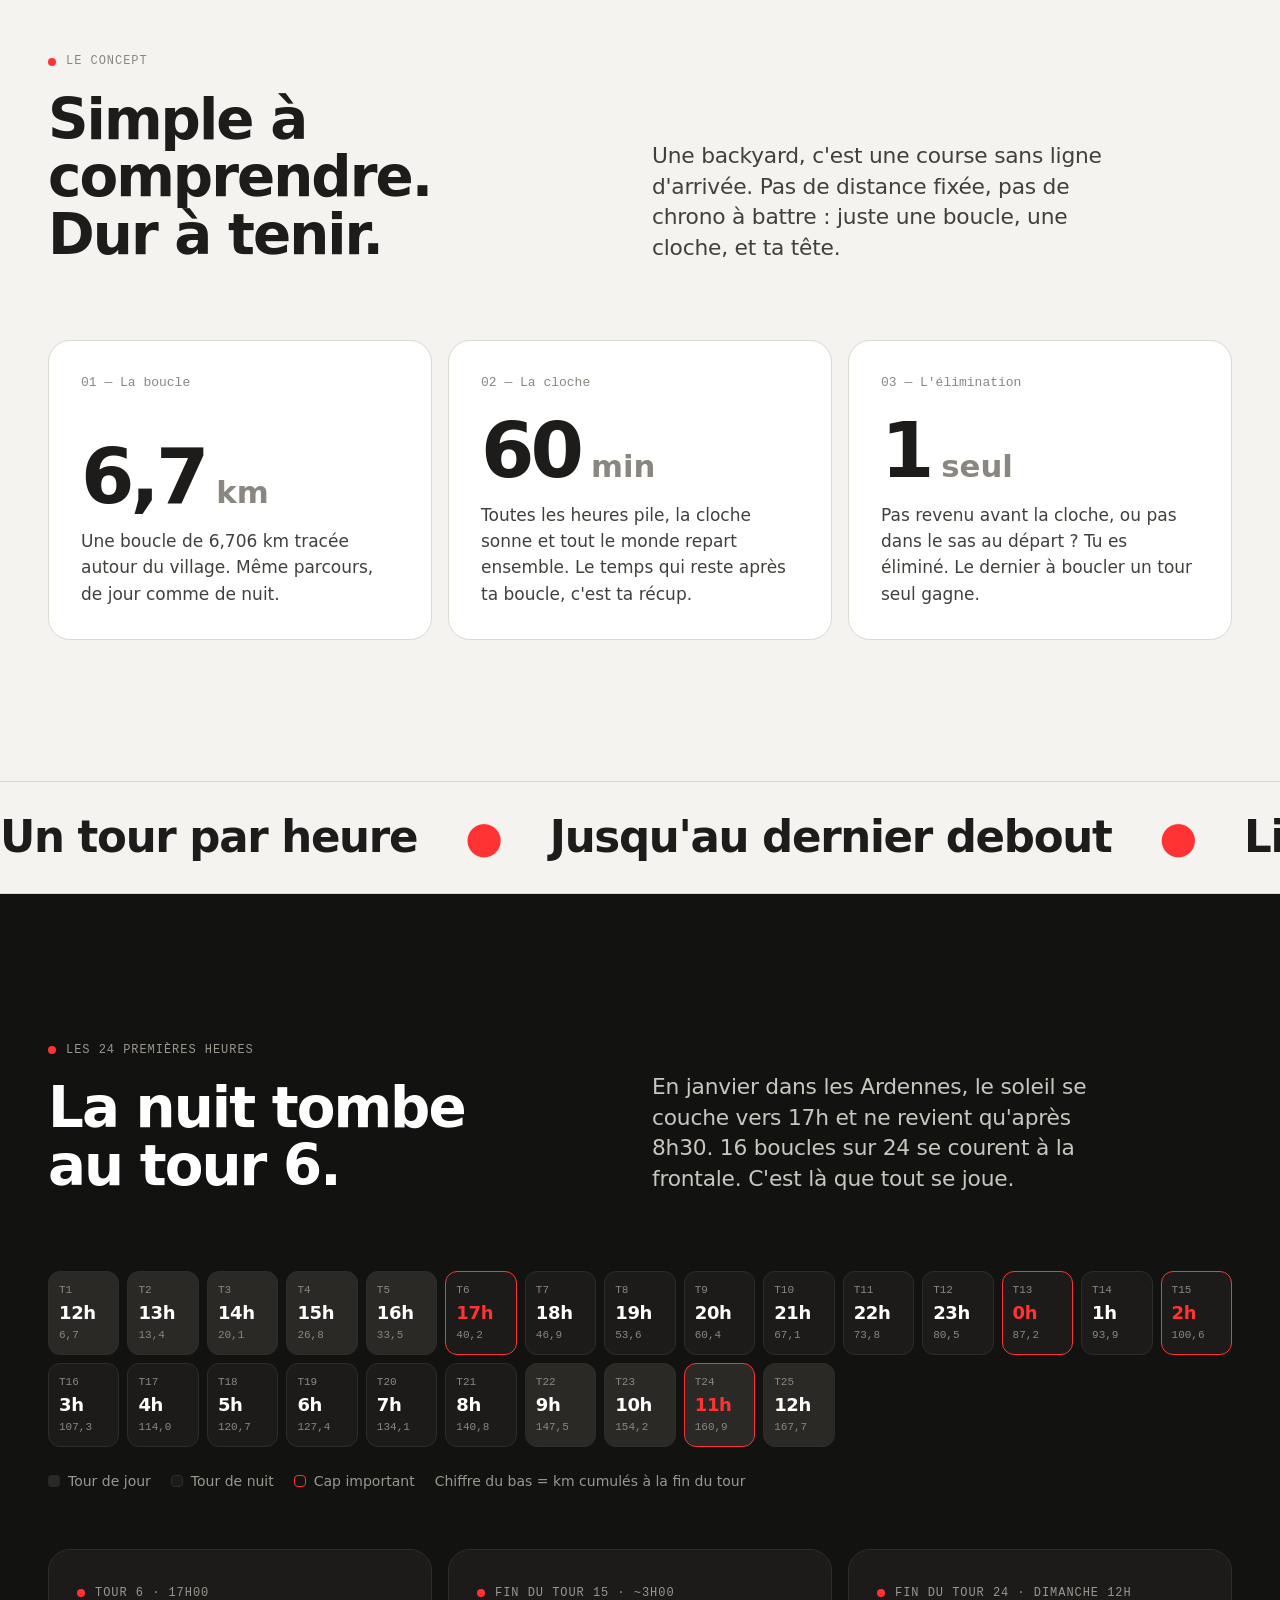
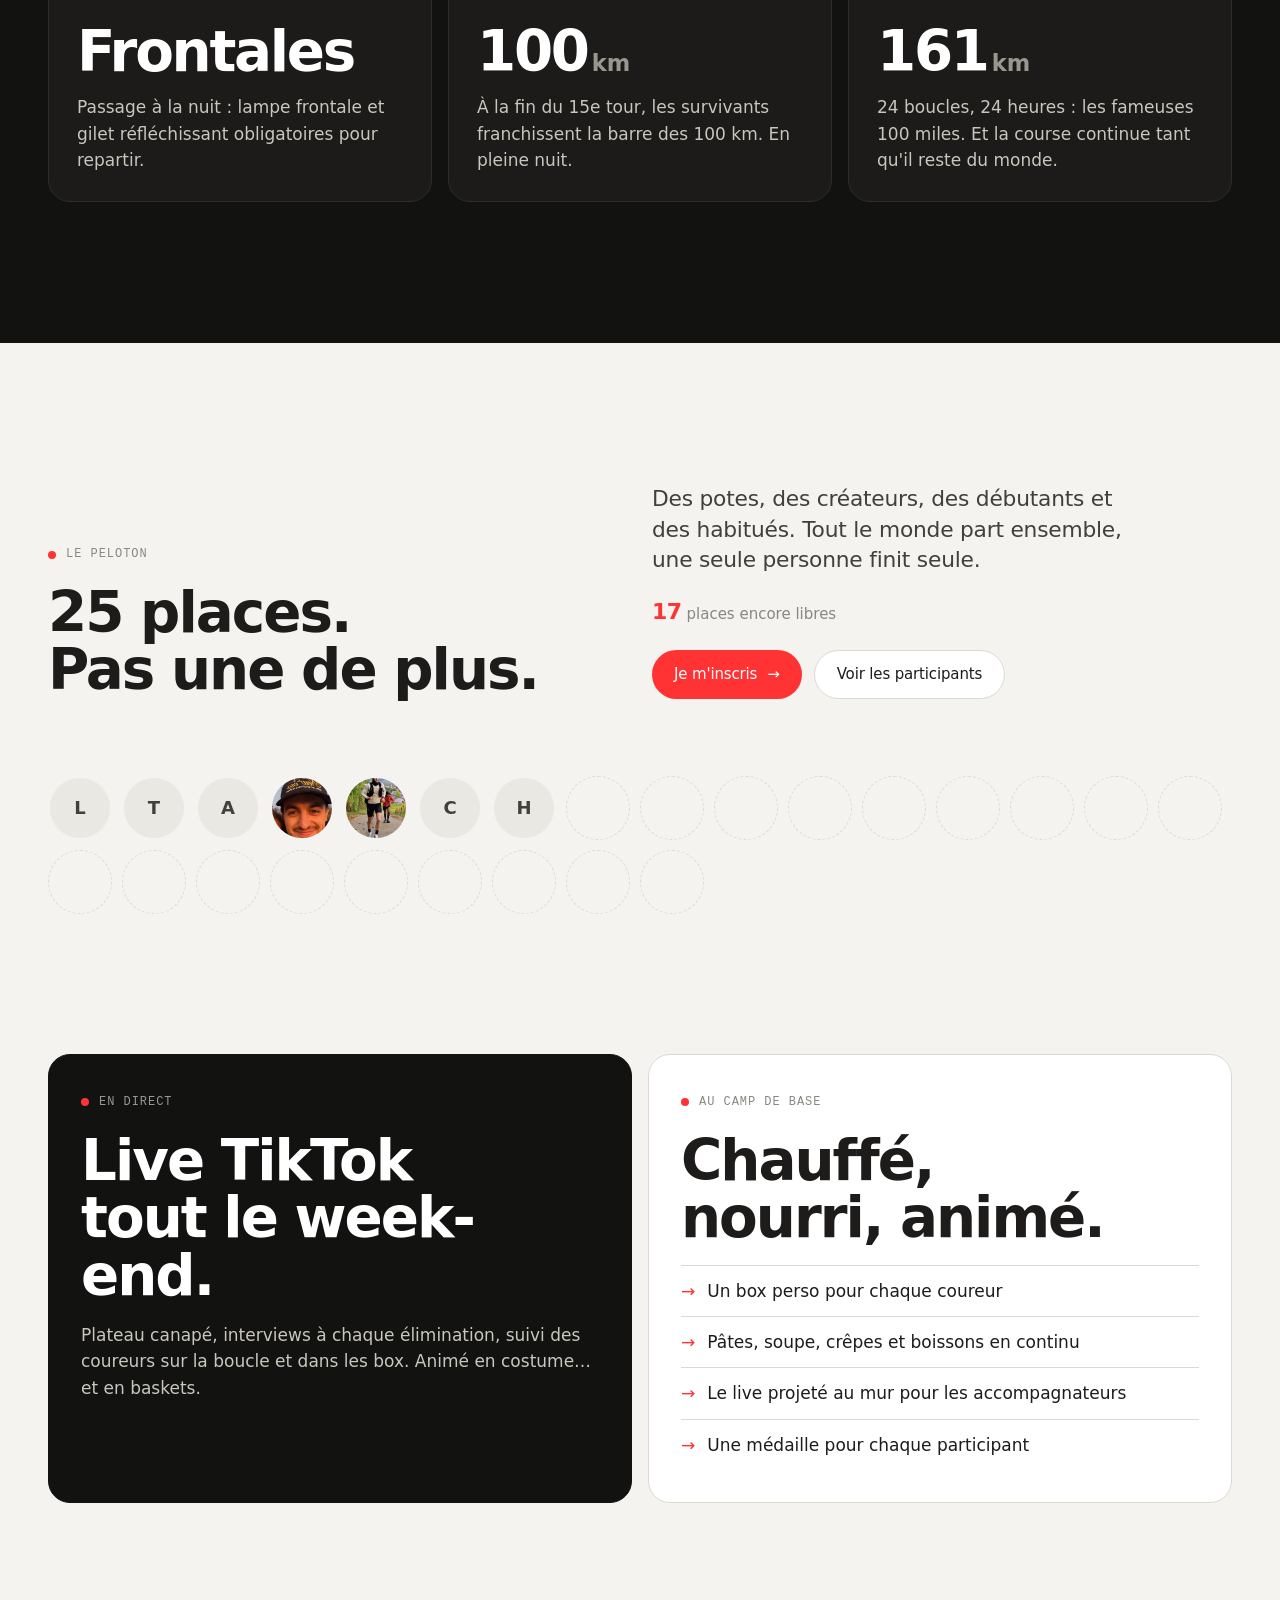
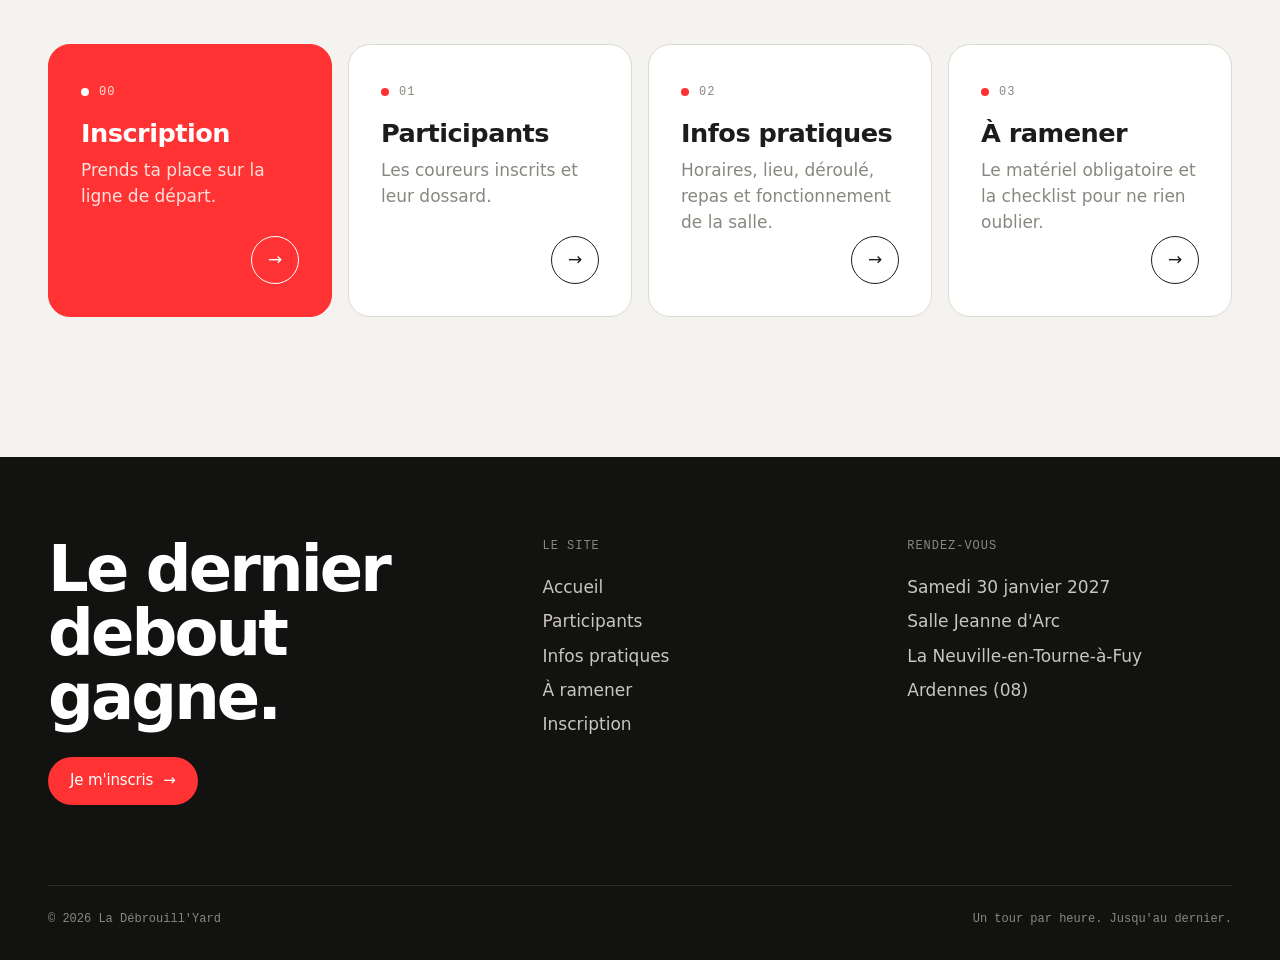
==== commit c712641d: "Corentin prend le dossard 19 Co-Authored-By: Claude Opus 5.5 <noreply@anthropic.com>" ====
--- a/site/index.html
+++ b/site/index.html
@@ -20,7 +20,7 @@
   <meta property="og:image:height" content="630">
   <meta name="twitter:card" content="summary_large_image">
   <link rel="preload" href="assets/fonts/inter-tight.woff2" as="font" type="font/woff2" crossorigin>
-  <link rel="stylesheet" href="assets/css/style.css?v=20261021110211">
+  <link rel="stylesheet" href="assets/css/style.css?v=20261021110529">
 </head>
 <body>
 <a class="skip-link" href="#contenu">Aller au contenu</a>
@@ -280,7 +280,7 @@
   </div>
 </footer>
 
-<script src="assets/js/data.js?v=20261021110211"></script>
-<script src="assets/js/main.js?v=20261021110211"></script>
+<script src="assets/js/data.js?v=20261021110529"></script>
+<script src="assets/js/main.js?v=20261021110529"></script>
 </body>
 </html>
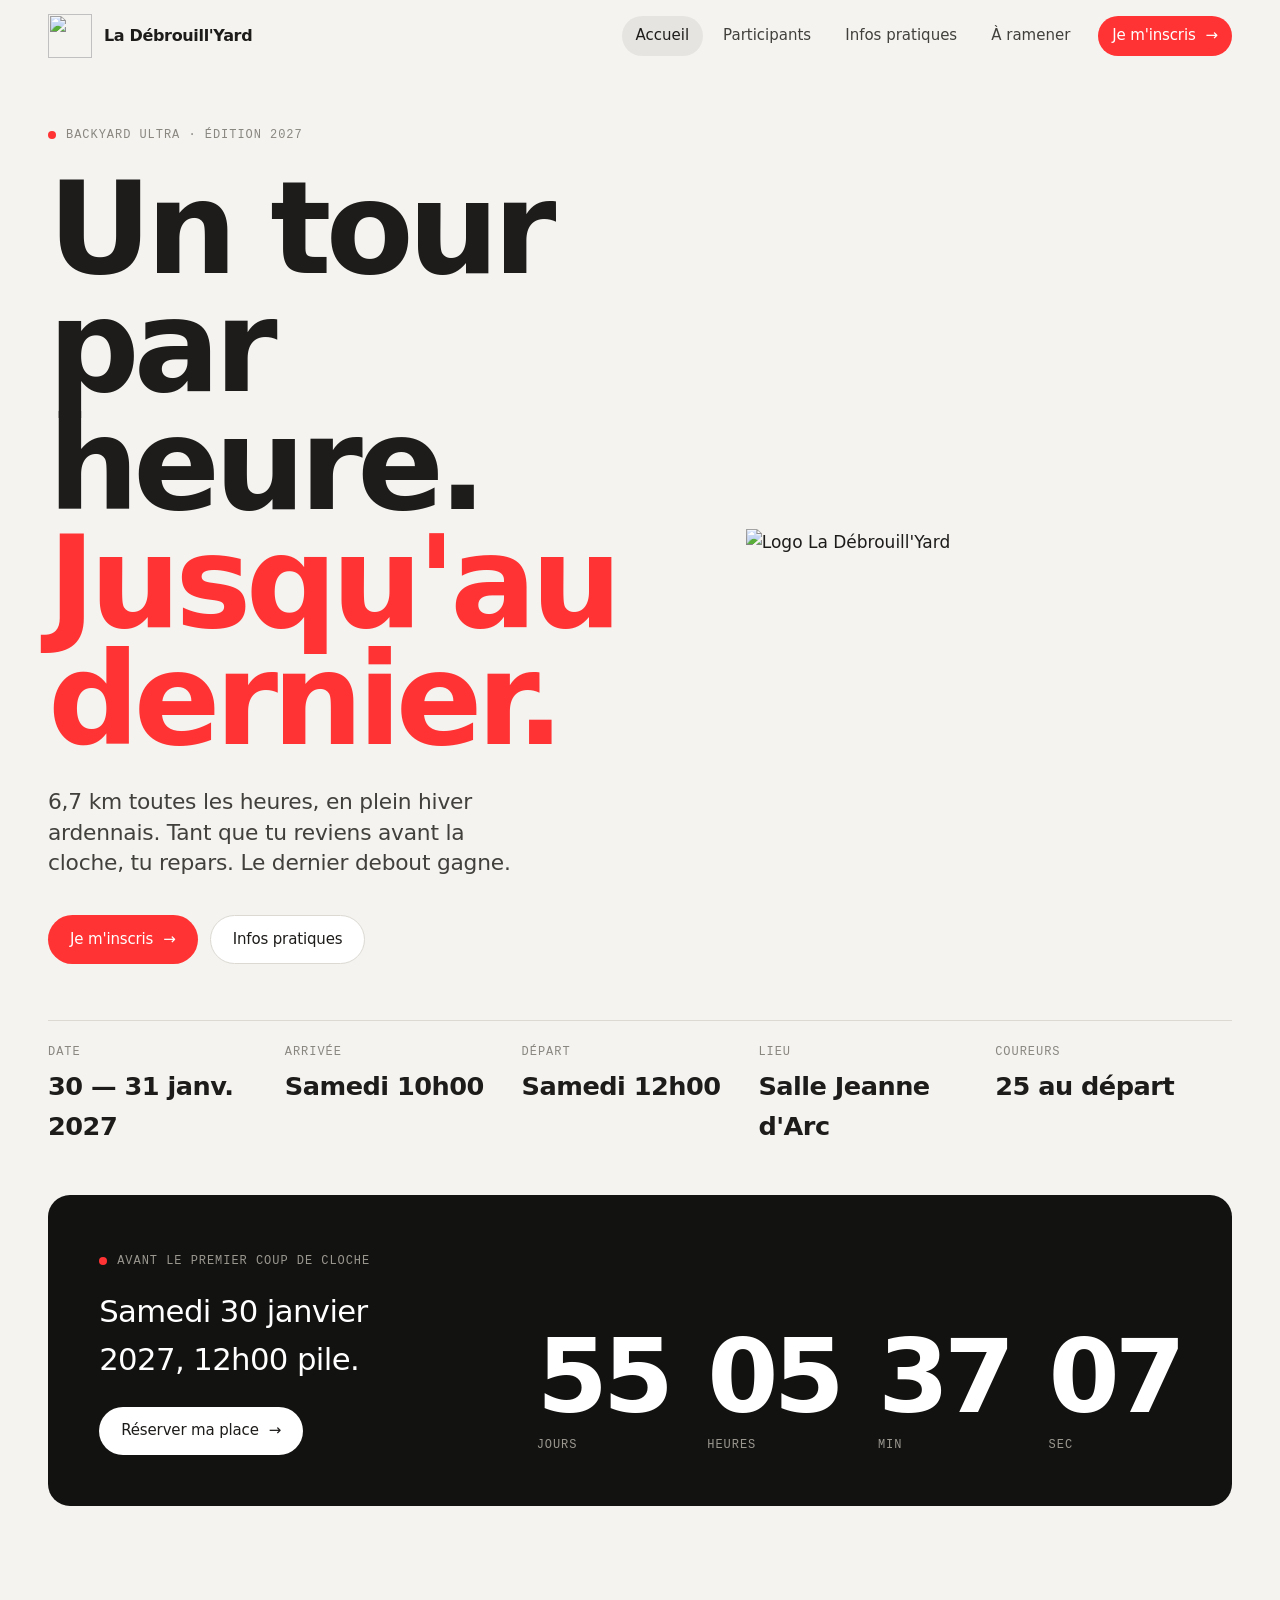
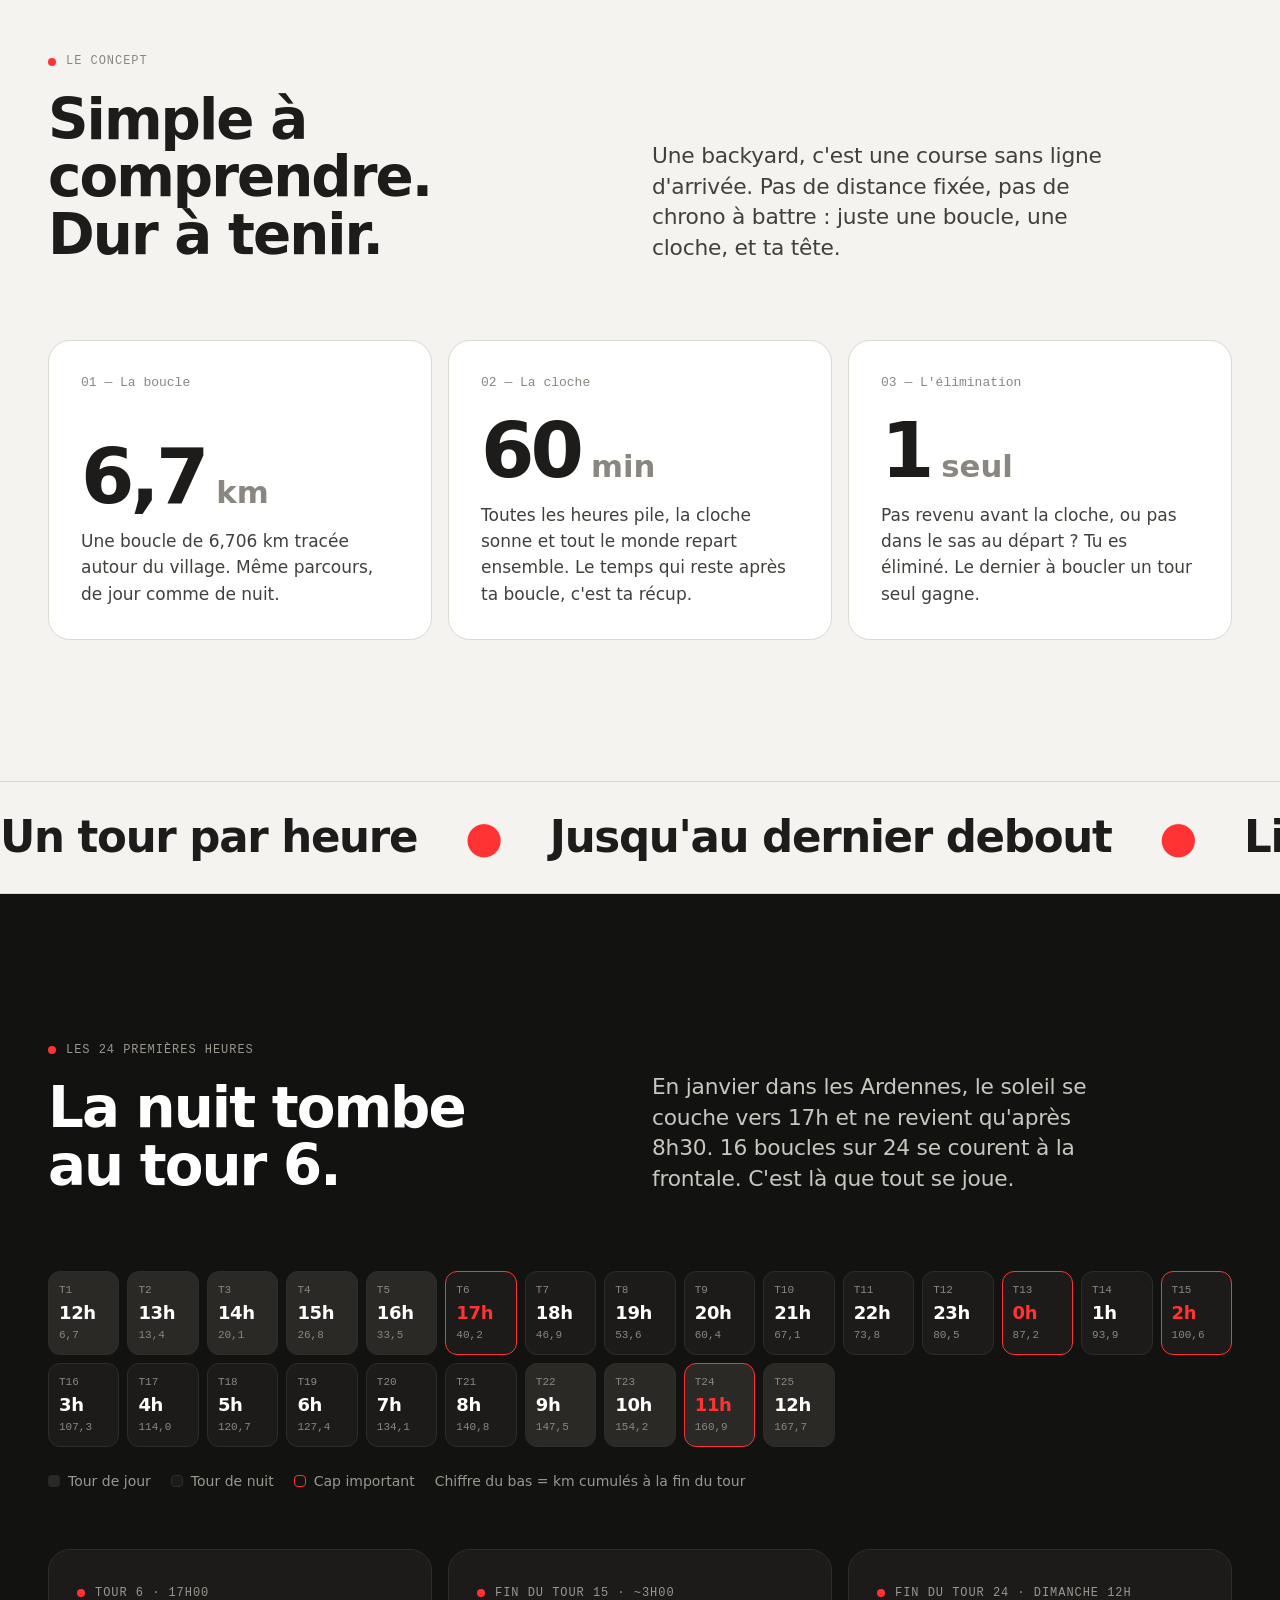
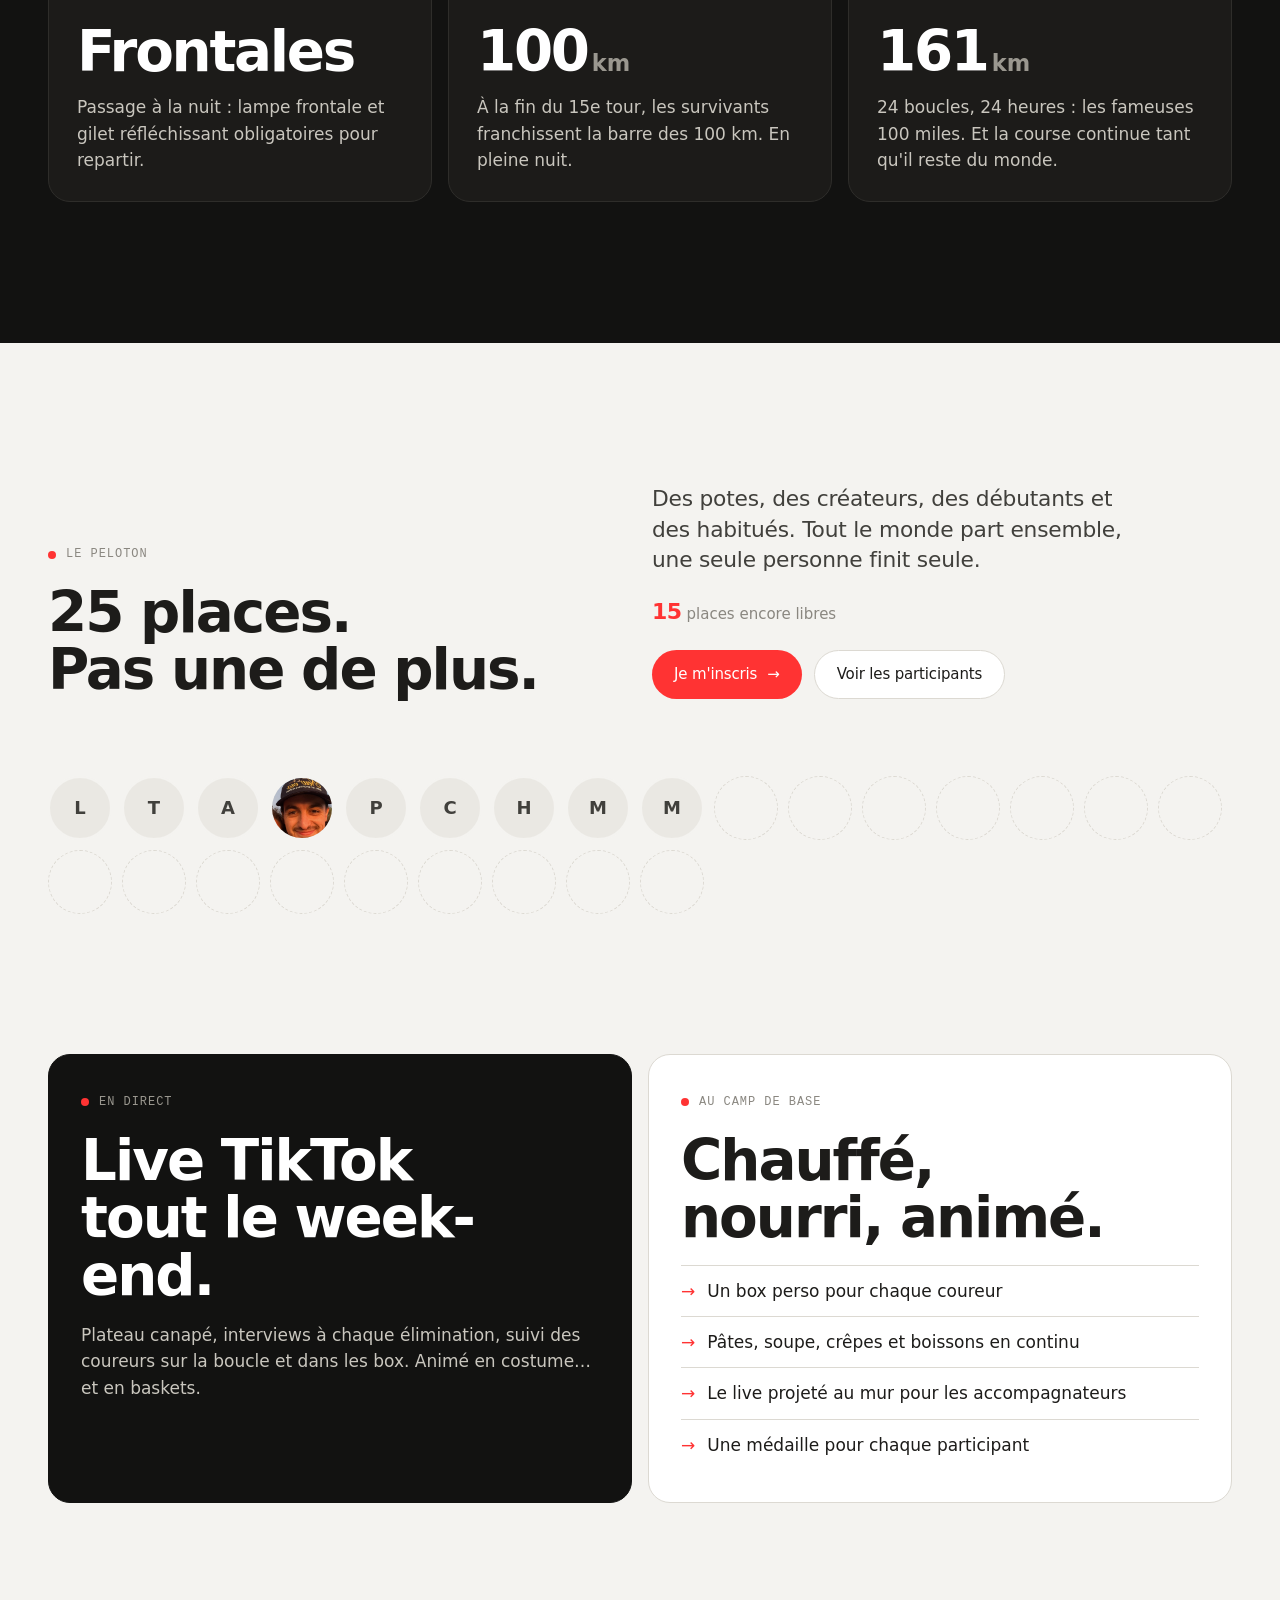
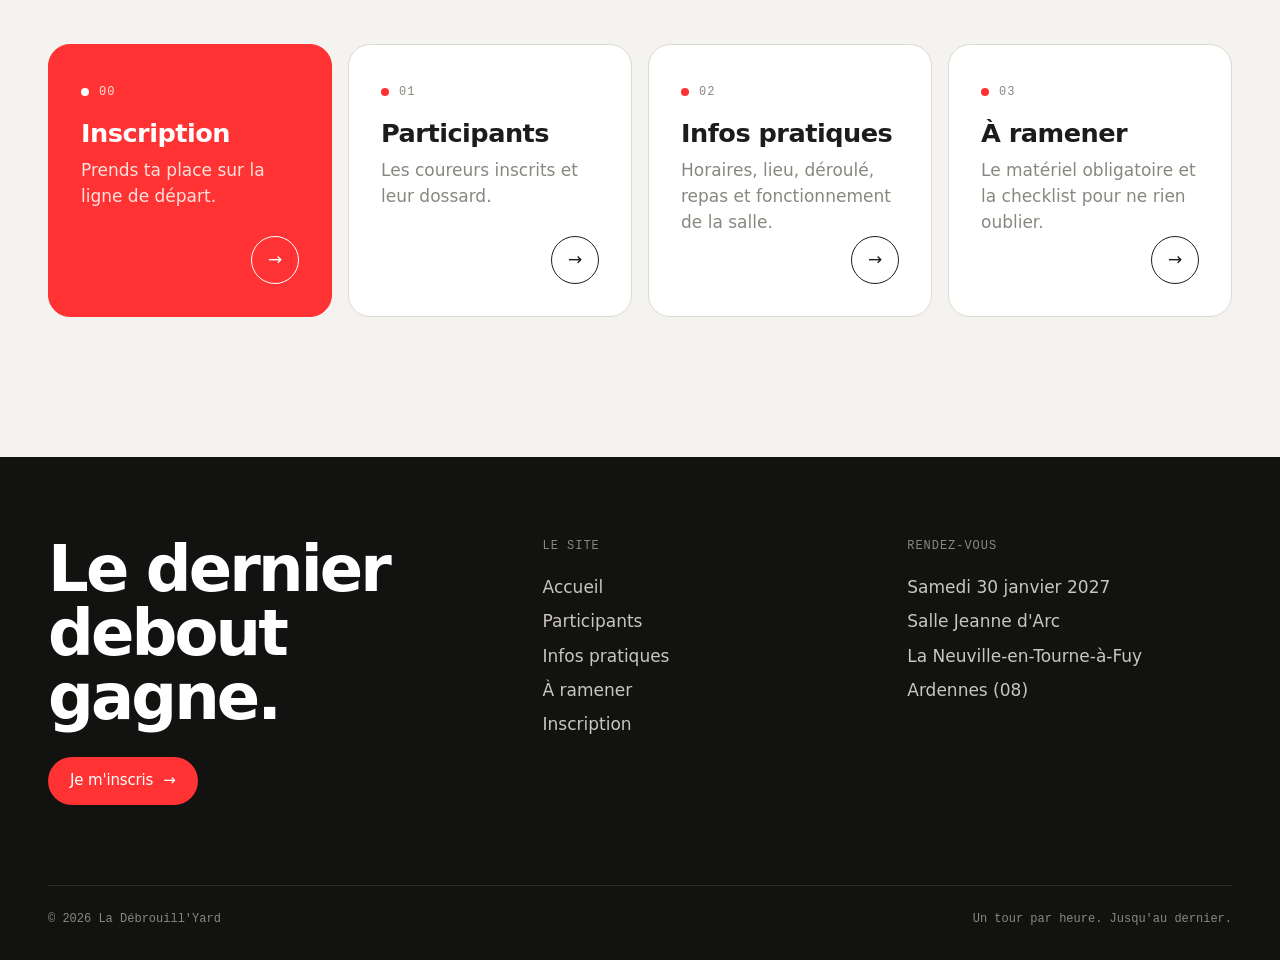
==== commit 831619fa: "Ajout de Maurin (10) et Matthieu (12) ; 10 / 25 inscrits Co-Authored-By: Claude Opus 5.5 <noreply@an" ====
--- a/site/index.html
+++ b/site/index.html
@@ -20,7 +20,7 @@
   <meta property="og:image:height" content="630">
   <meta name="twitter:card" content="summary_large_image">
   <link rel="preload" href="assets/fonts/inter-tight.woff2" as="font" type="font/woff2" crossorigin>
-  <link rel="stylesheet" href="assets/css/style.css?v=20261021110529">
+  <link rel="stylesheet" href="assets/css/style.css?v=20261021222200">
 </head>
 <body>
 <a class="skip-link" href="#contenu">Aller au contenu</a>
@@ -280,7 +280,7 @@
   </div>
 </footer>
 
-<script src="assets/js/data.js?v=20261021110529"></script>
-<script src="assets/js/main.js?v=20261021110529"></script>
+<script src="assets/js/data.js?v=20261021222200"></script>
+<script src="assets/js/main.js?v=20261021222200"></script>
 </body>
 </html>
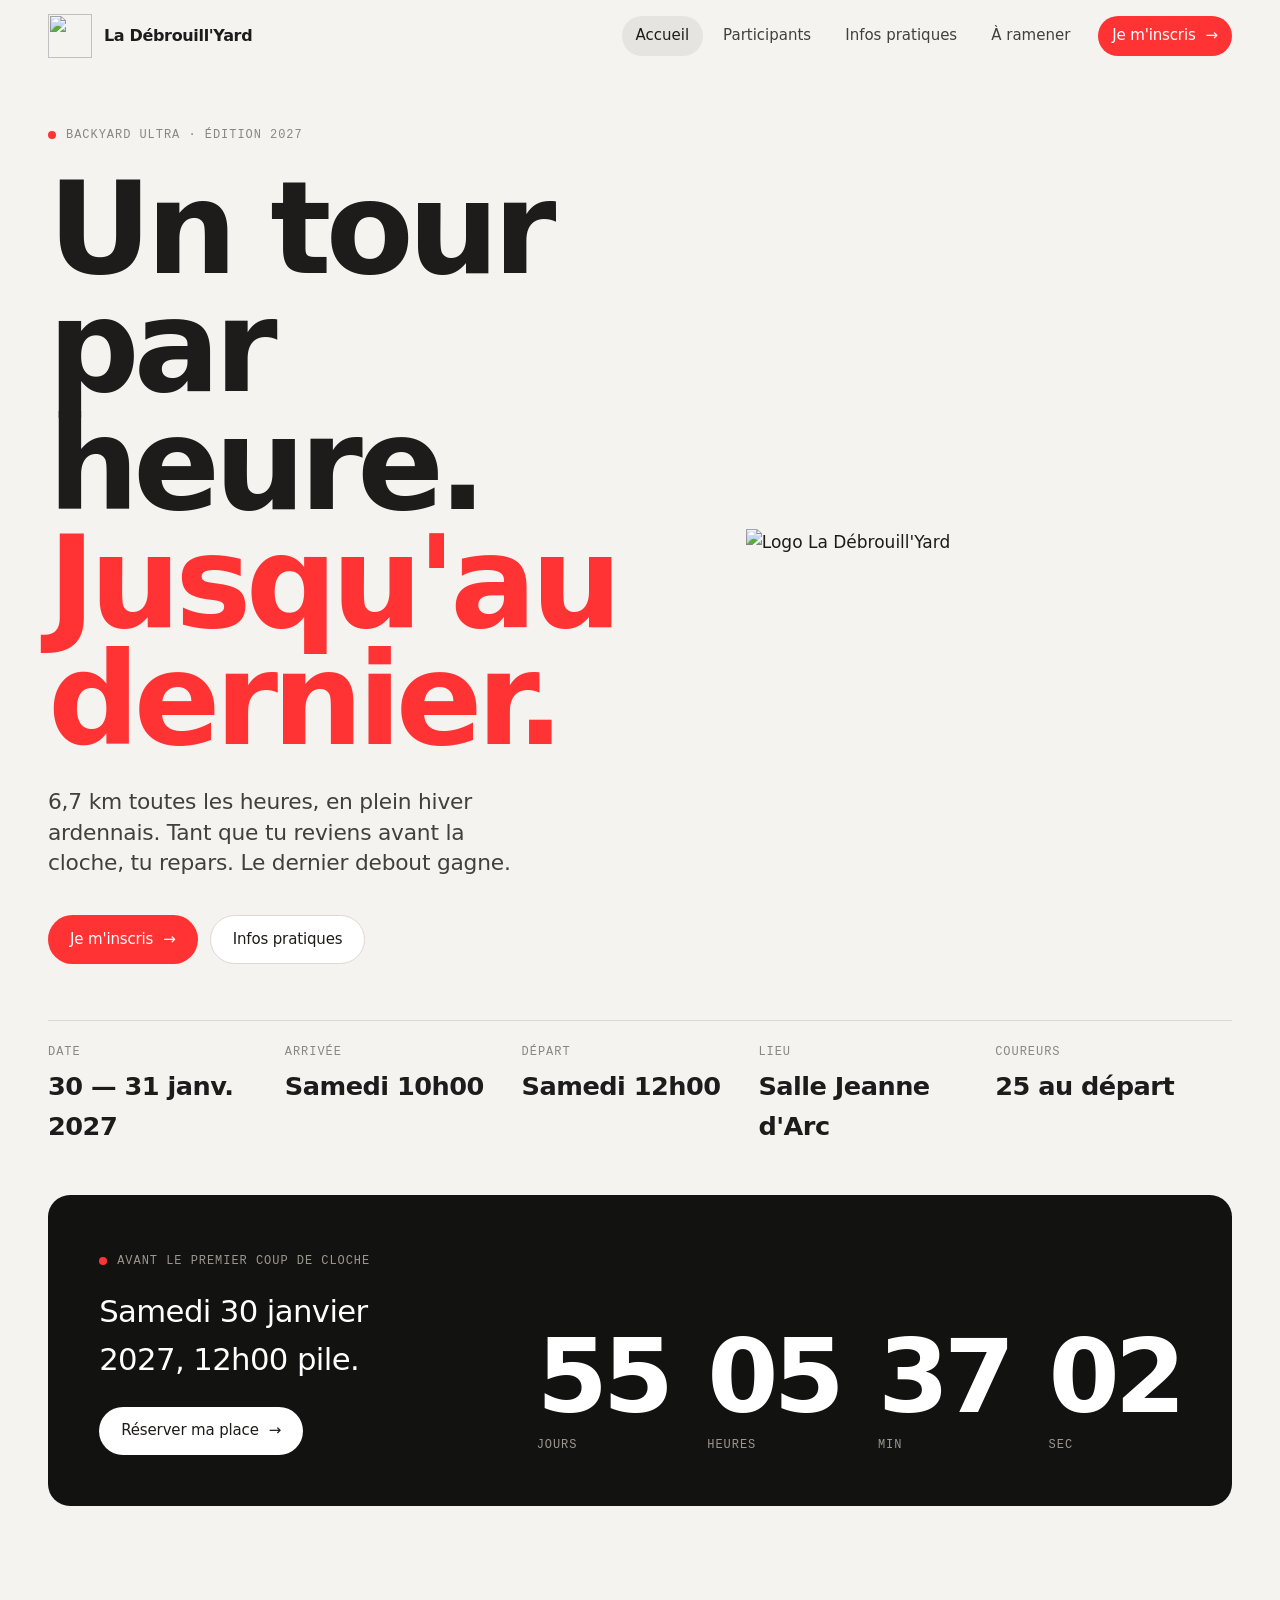
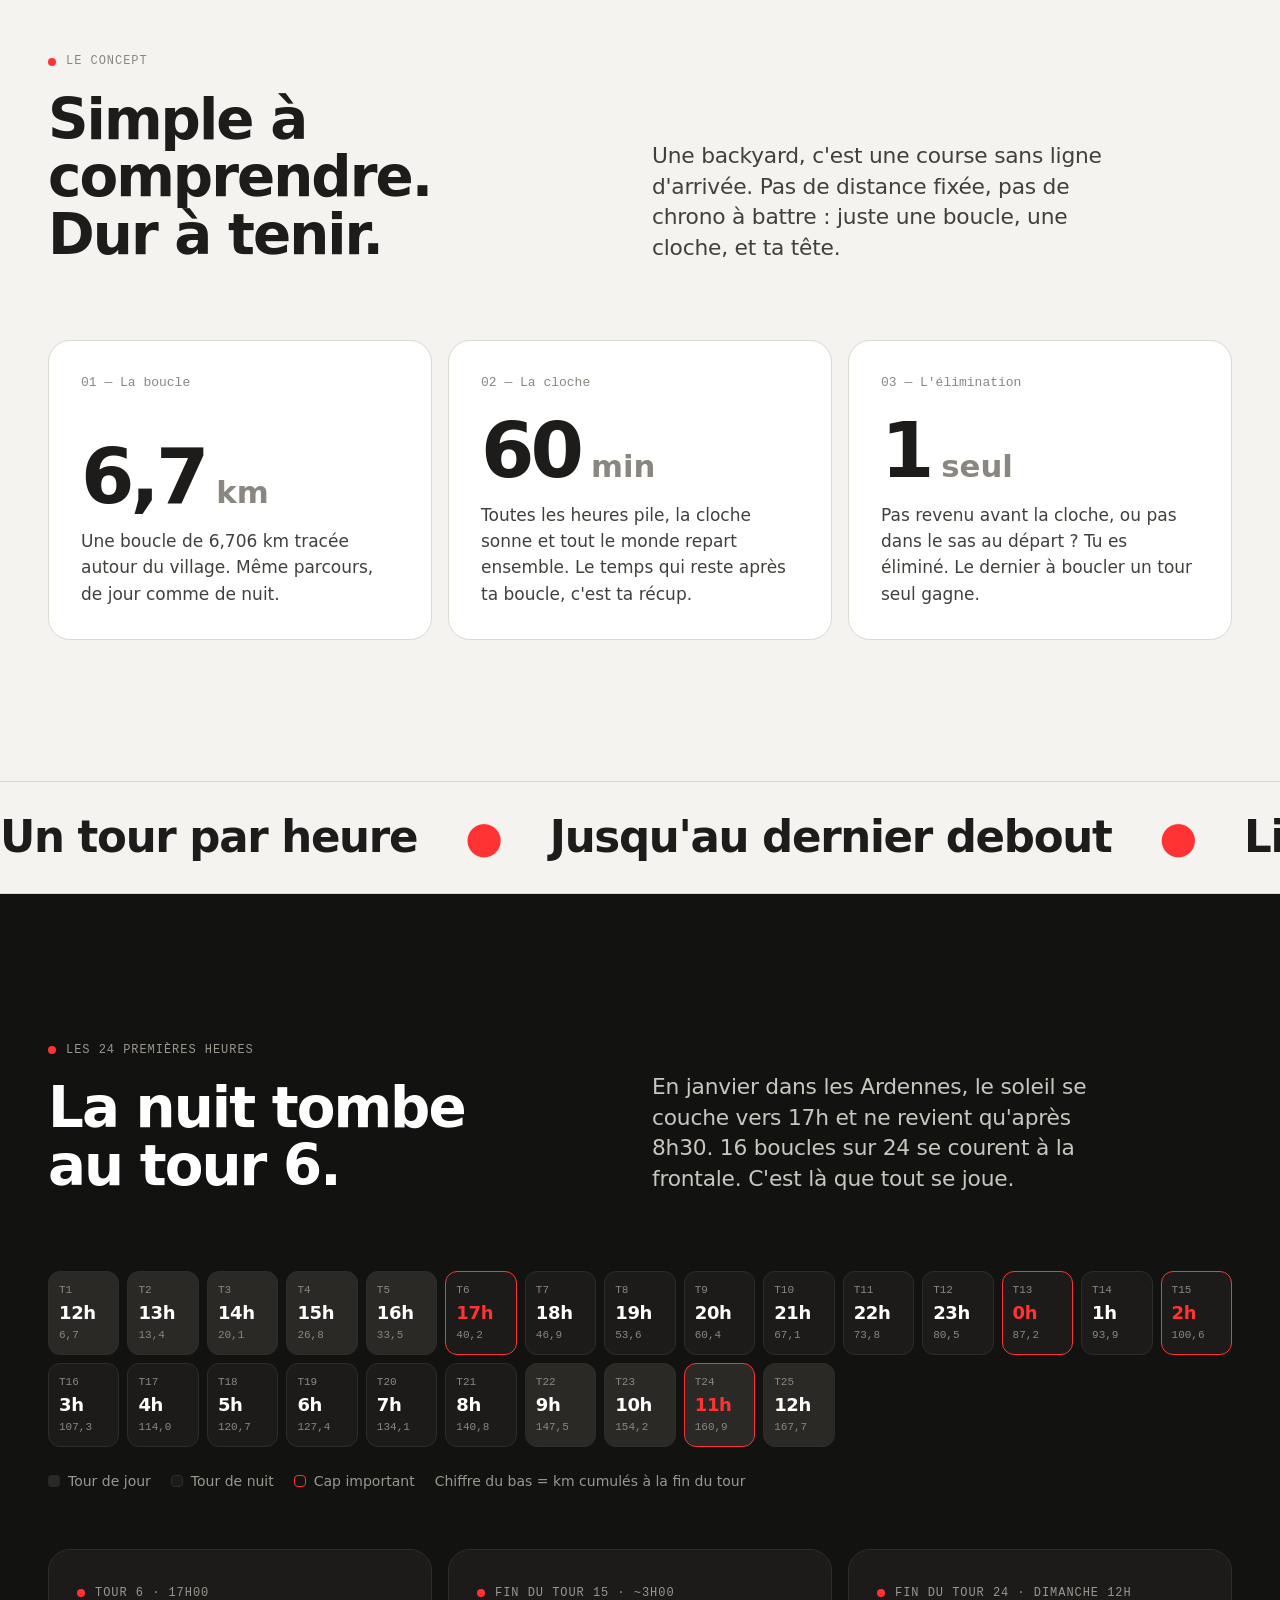
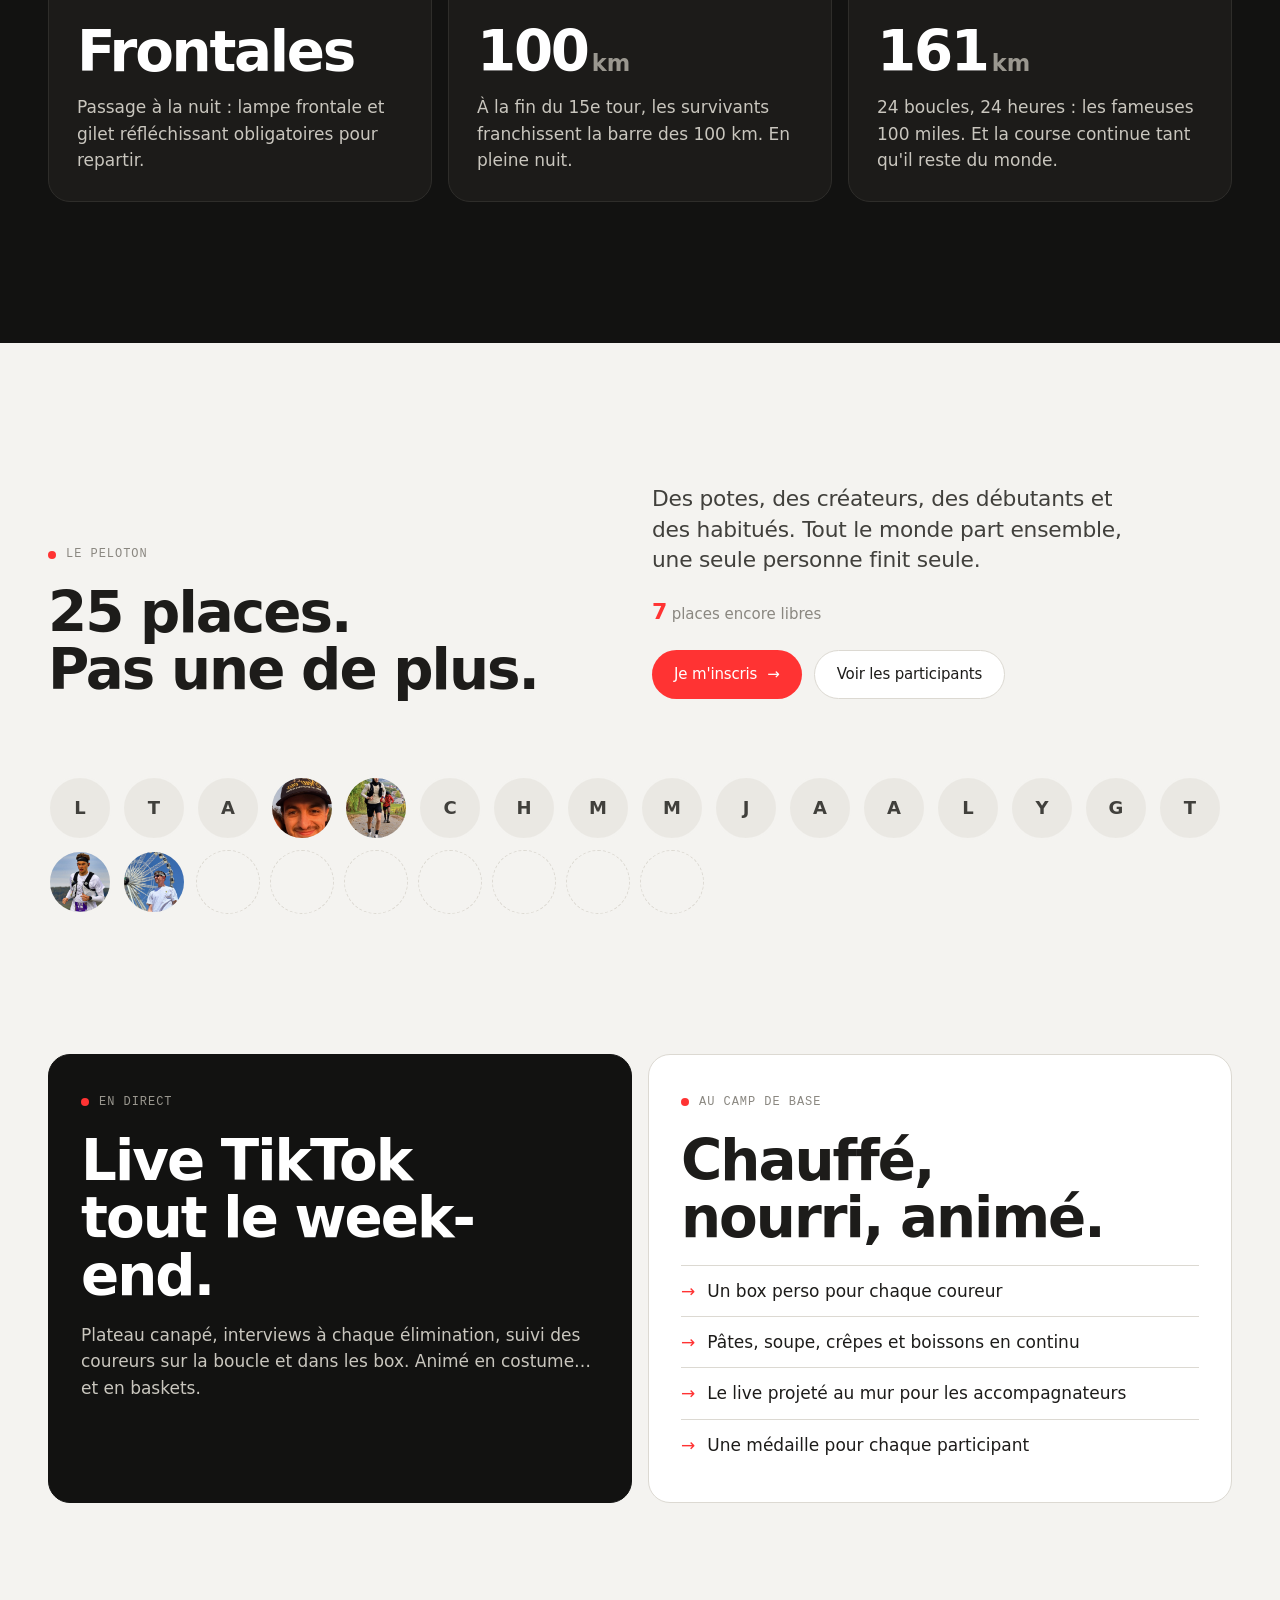
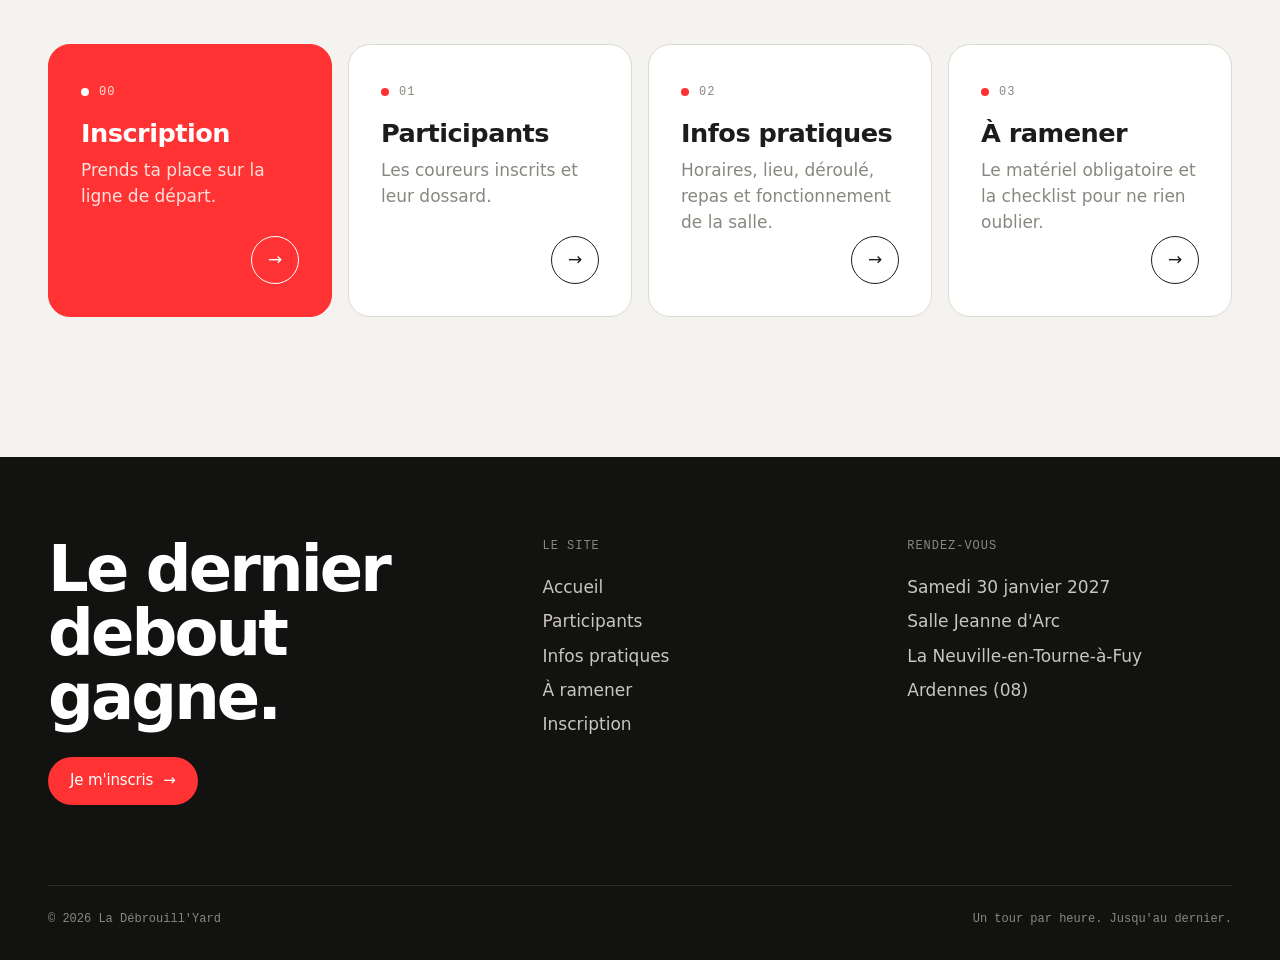
==== commit 1198314d: "Ajout de 9 coureurs (Jules, Augustin, Arthur, Léa, Ysaline, Guillaume, Theo, Quentin, Rémi) ; 18 / 2" ====
--- a/site/index.html
+++ b/site/index.html
@@ -20,7 +20,7 @@
   <meta property="og:image:height" content="630">
   <meta name="twitter:card" content="summary_large_image">
   <link rel="preload" href="assets/fonts/inter-tight.woff2" as="font" type="font/woff2" crossorigin>
-  <link rel="stylesheet" href="assets/css/style.css?v=20261021222200">
+  <link rel="stylesheet" href="assets/css/style.css?v=20261102210521">
 </head>
 <body>
 <a class="skip-link" href="#contenu">Aller au contenu</a>
@@ -280,7 +280,7 @@
   </div>
 </footer>
 
-<script src="assets/js/data.js?v=20261021222200"></script>
-<script src="assets/js/main.js?v=20261021222200"></script>
+<script src="assets/js/data.js?v=20261102210521"></script>
+<script src="assets/js/main.js?v=20261102210521"></script>
 </body>
 </html>
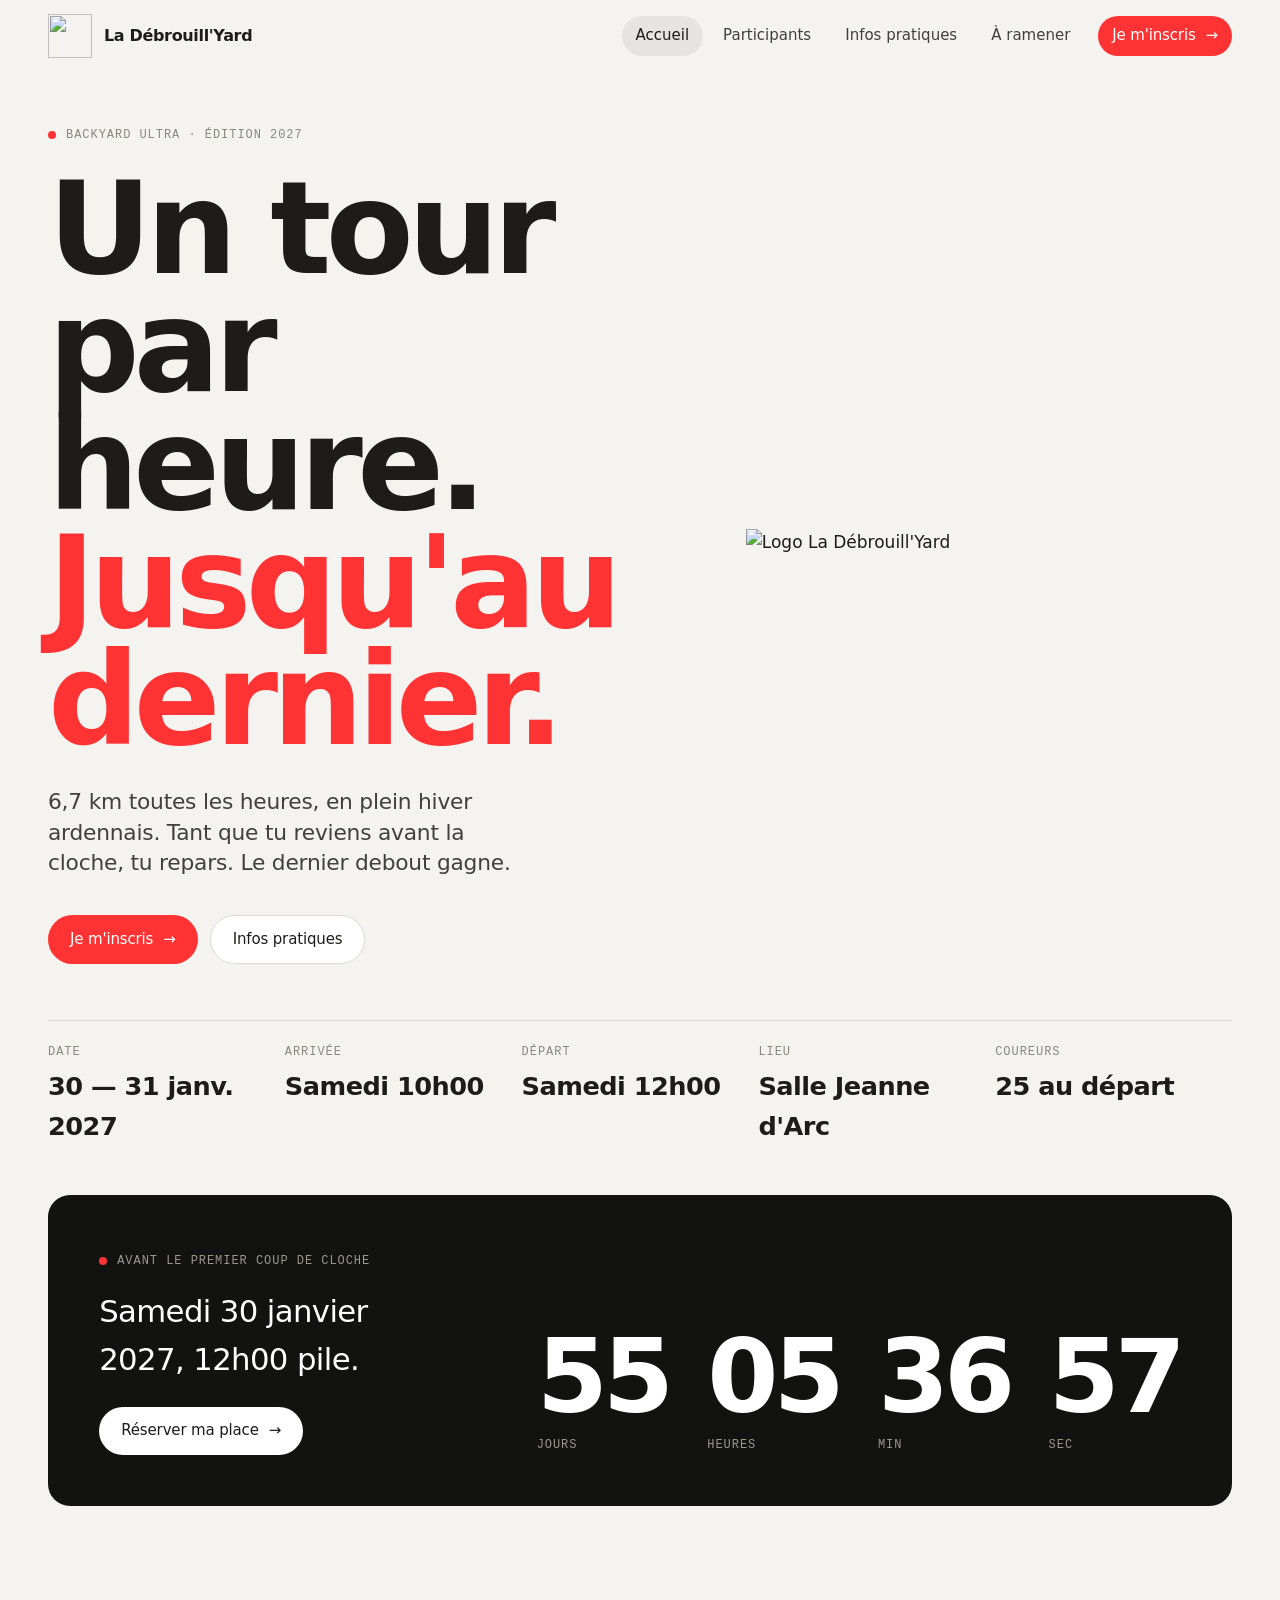
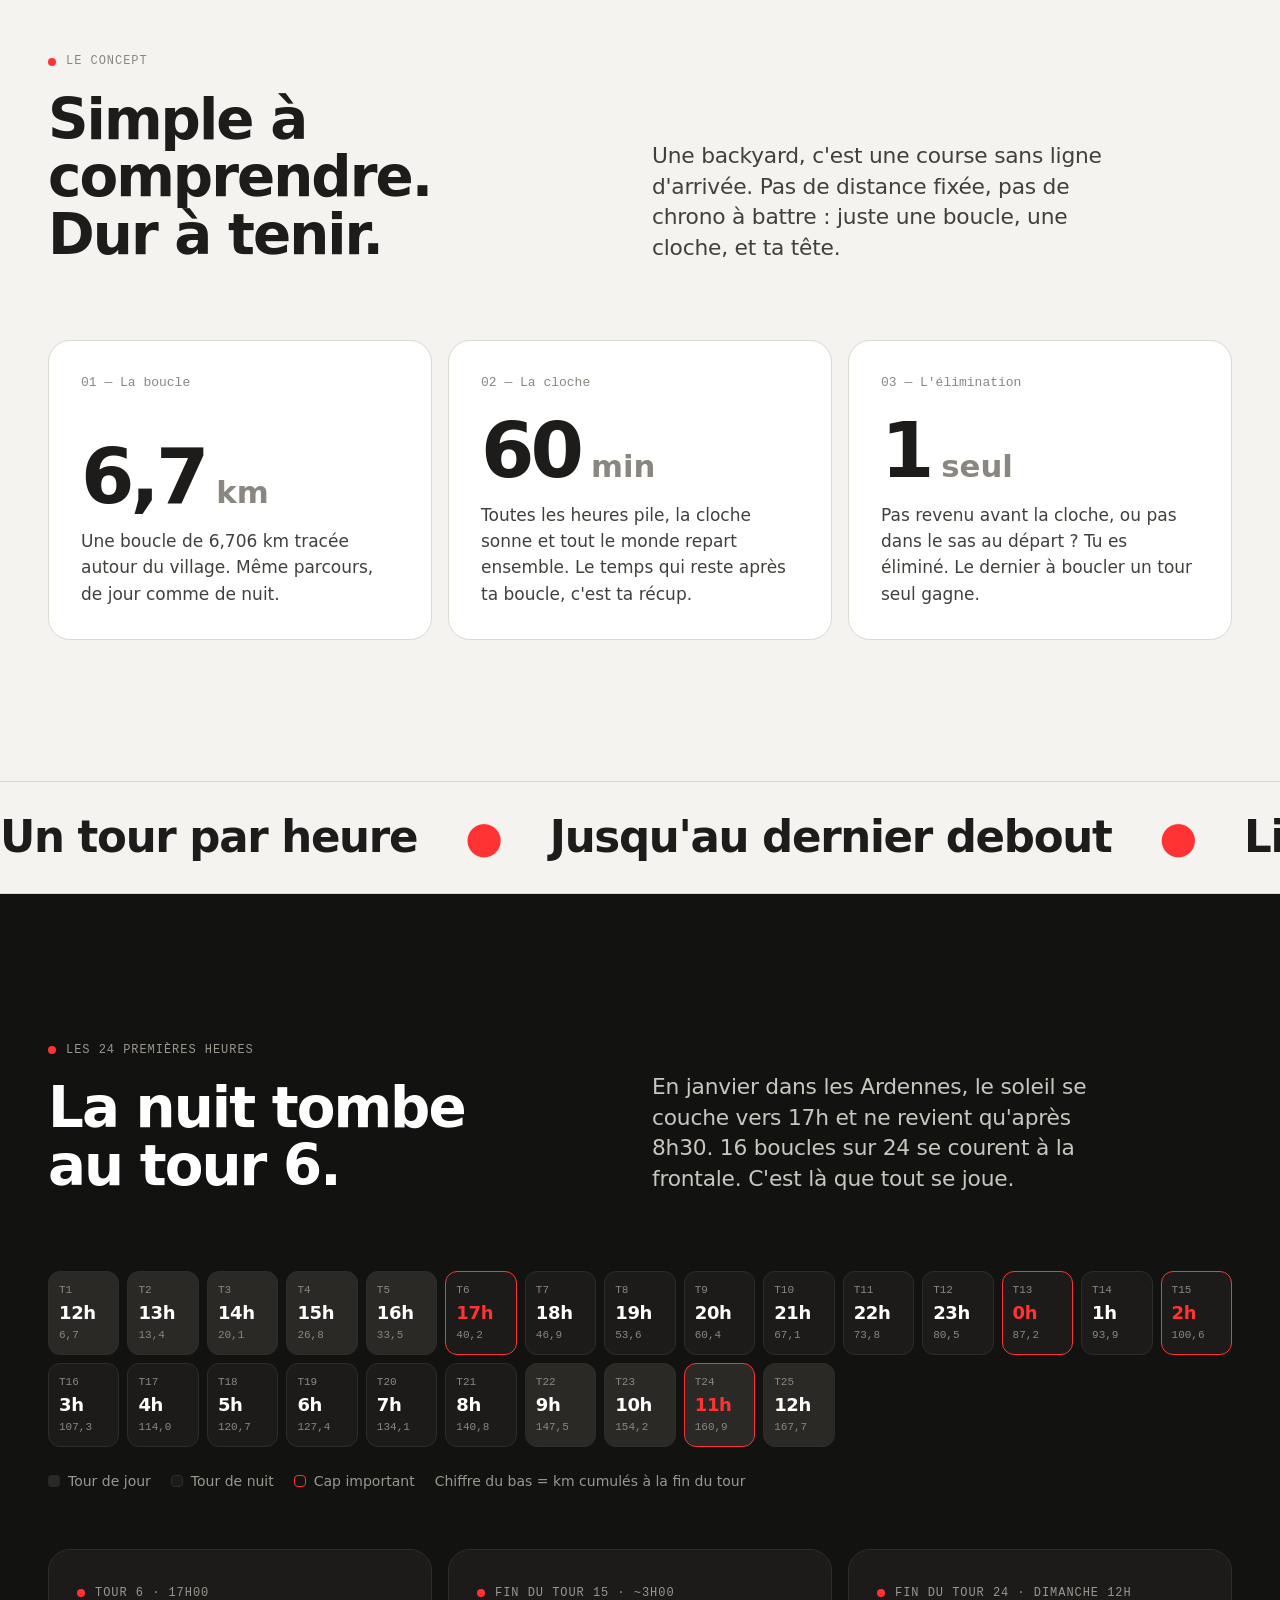
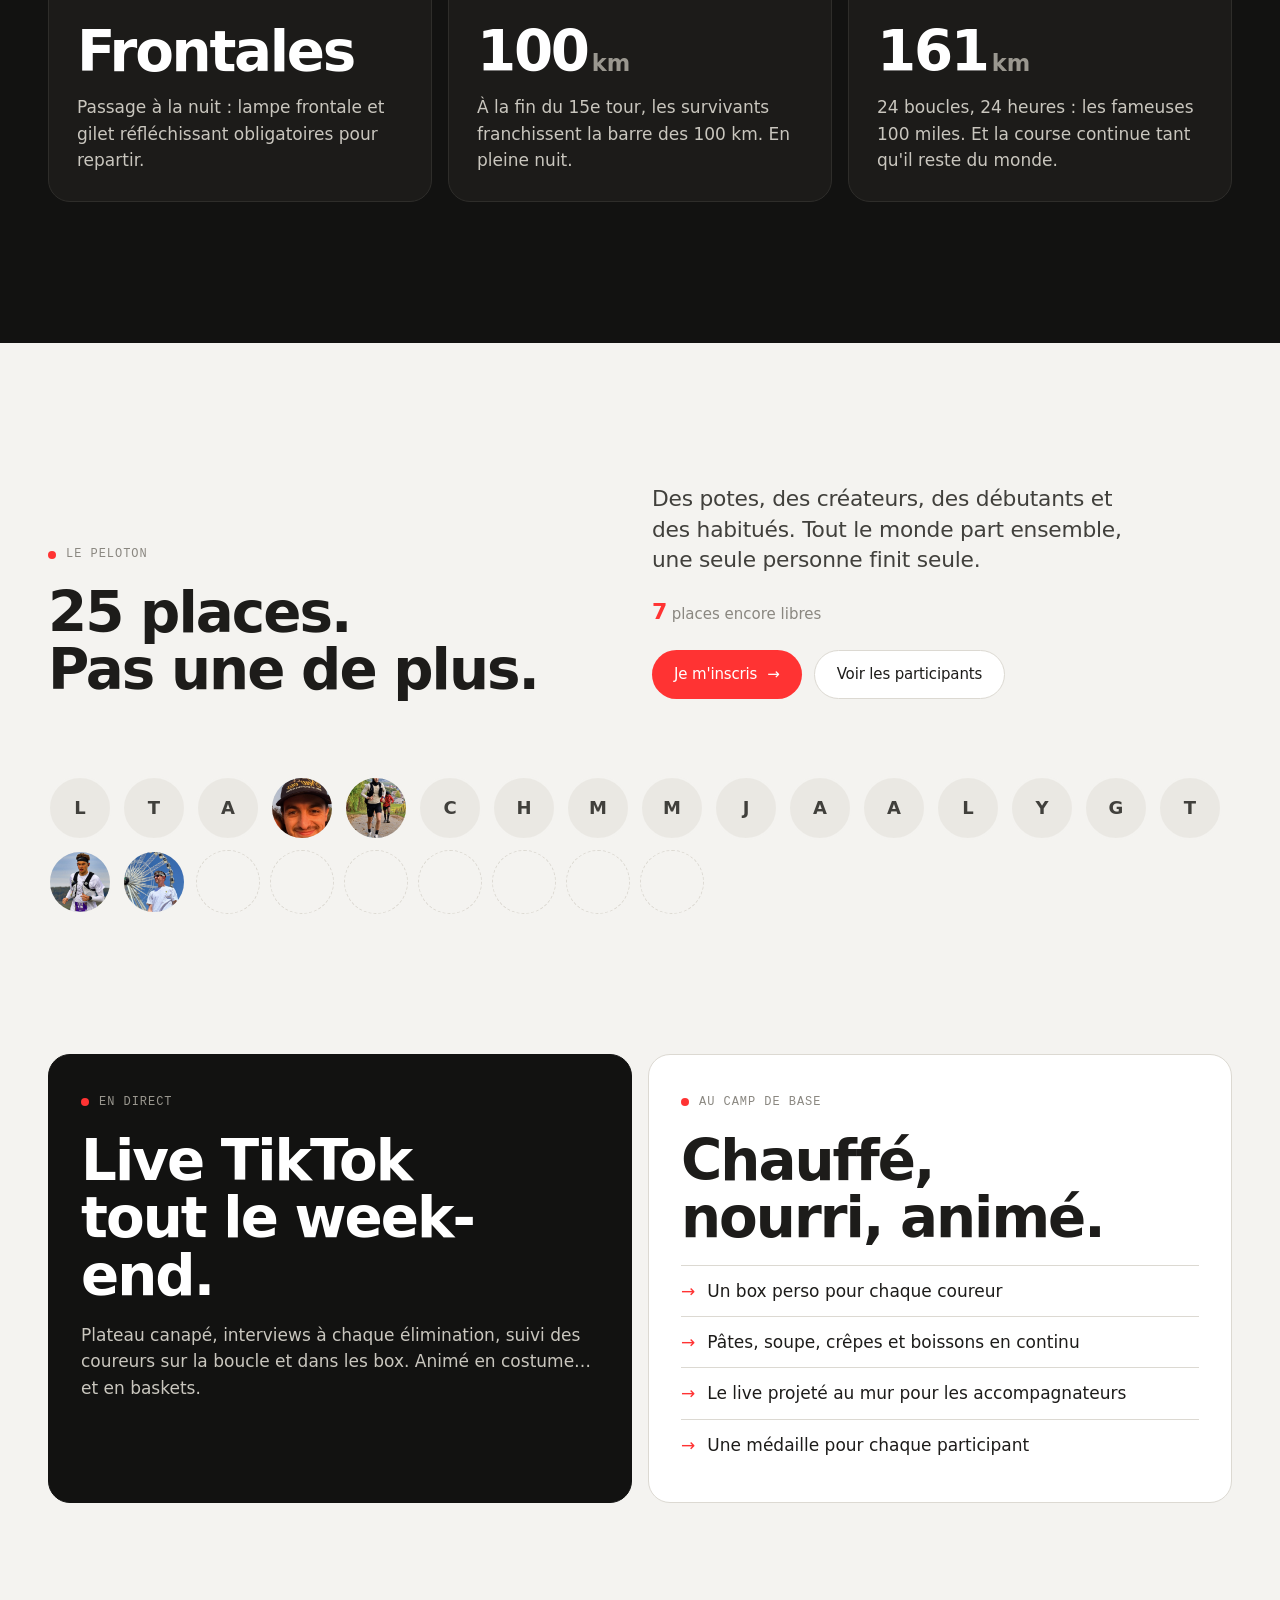
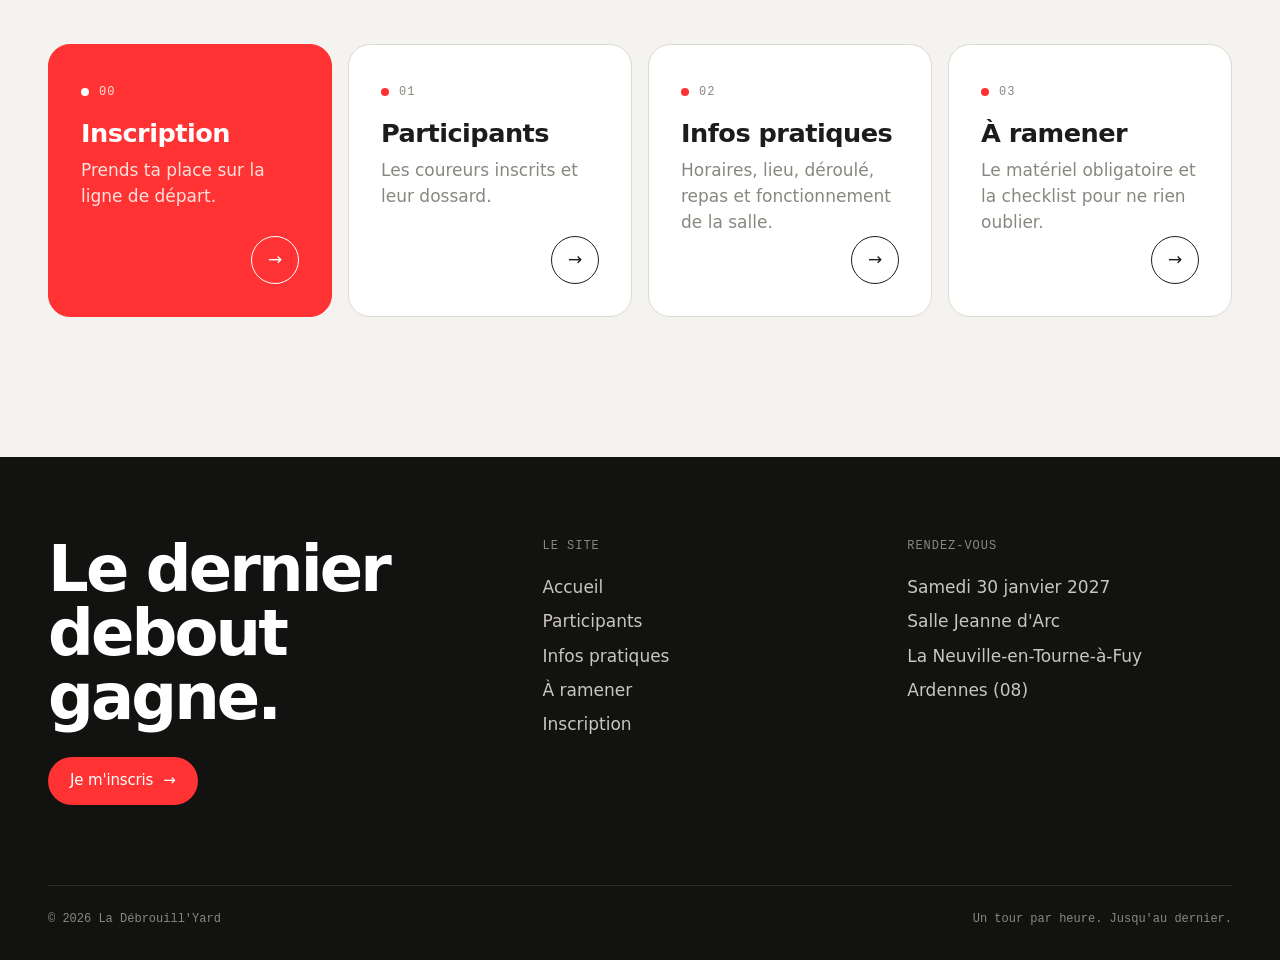
==== commit 4daa32b6: "Théo Delouette : accent sur le prénom Co-Authored-By: Claude Opus 5.5 <noreply@anthropic.com>" ====
--- a/site/index.html
+++ b/site/index.html
@@ -20,7 +20,7 @@
   <meta property="og:image:height" content="630">
   <meta name="twitter:card" content="summary_large_image">
   <link rel="preload" href="assets/fonts/inter-tight.woff2" as="font" type="font/woff2" crossorigin>
-  <link rel="stylesheet" href="assets/css/style.css?v=20261102210521">
+  <link rel="stylesheet" href="assets/css/style.css?v=20261102210829">
 </head>
 <body>
 <a class="skip-link" href="#contenu">Aller au contenu</a>
@@ -280,7 +280,7 @@
   </div>
 </footer>
 
-<script src="assets/js/data.js?v=20261102210521"></script>
-<script src="assets/js/main.js?v=20261102210521"></script>
+<script src="assets/js/data.js?v=20261102210829"></script>
+<script src="assets/js/main.js?v=20261102210829"></script>
 </body>
 </html>
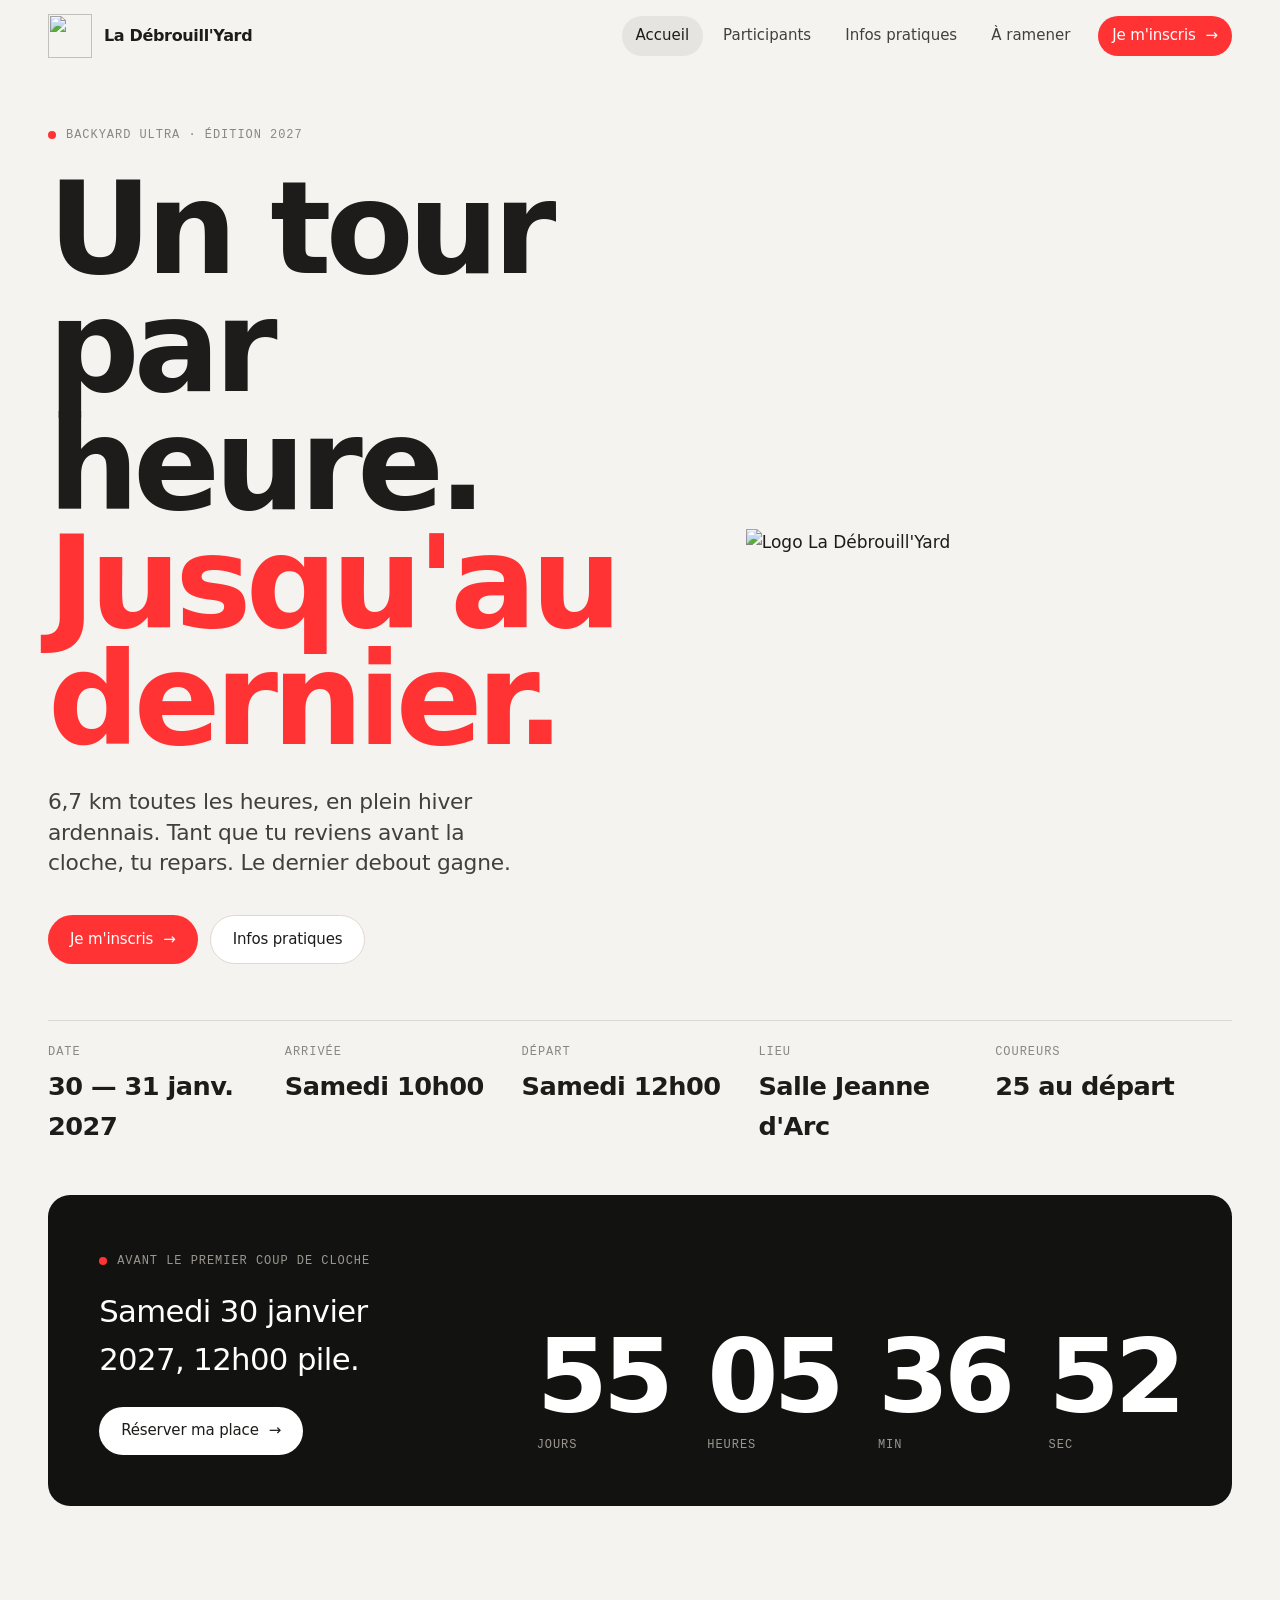
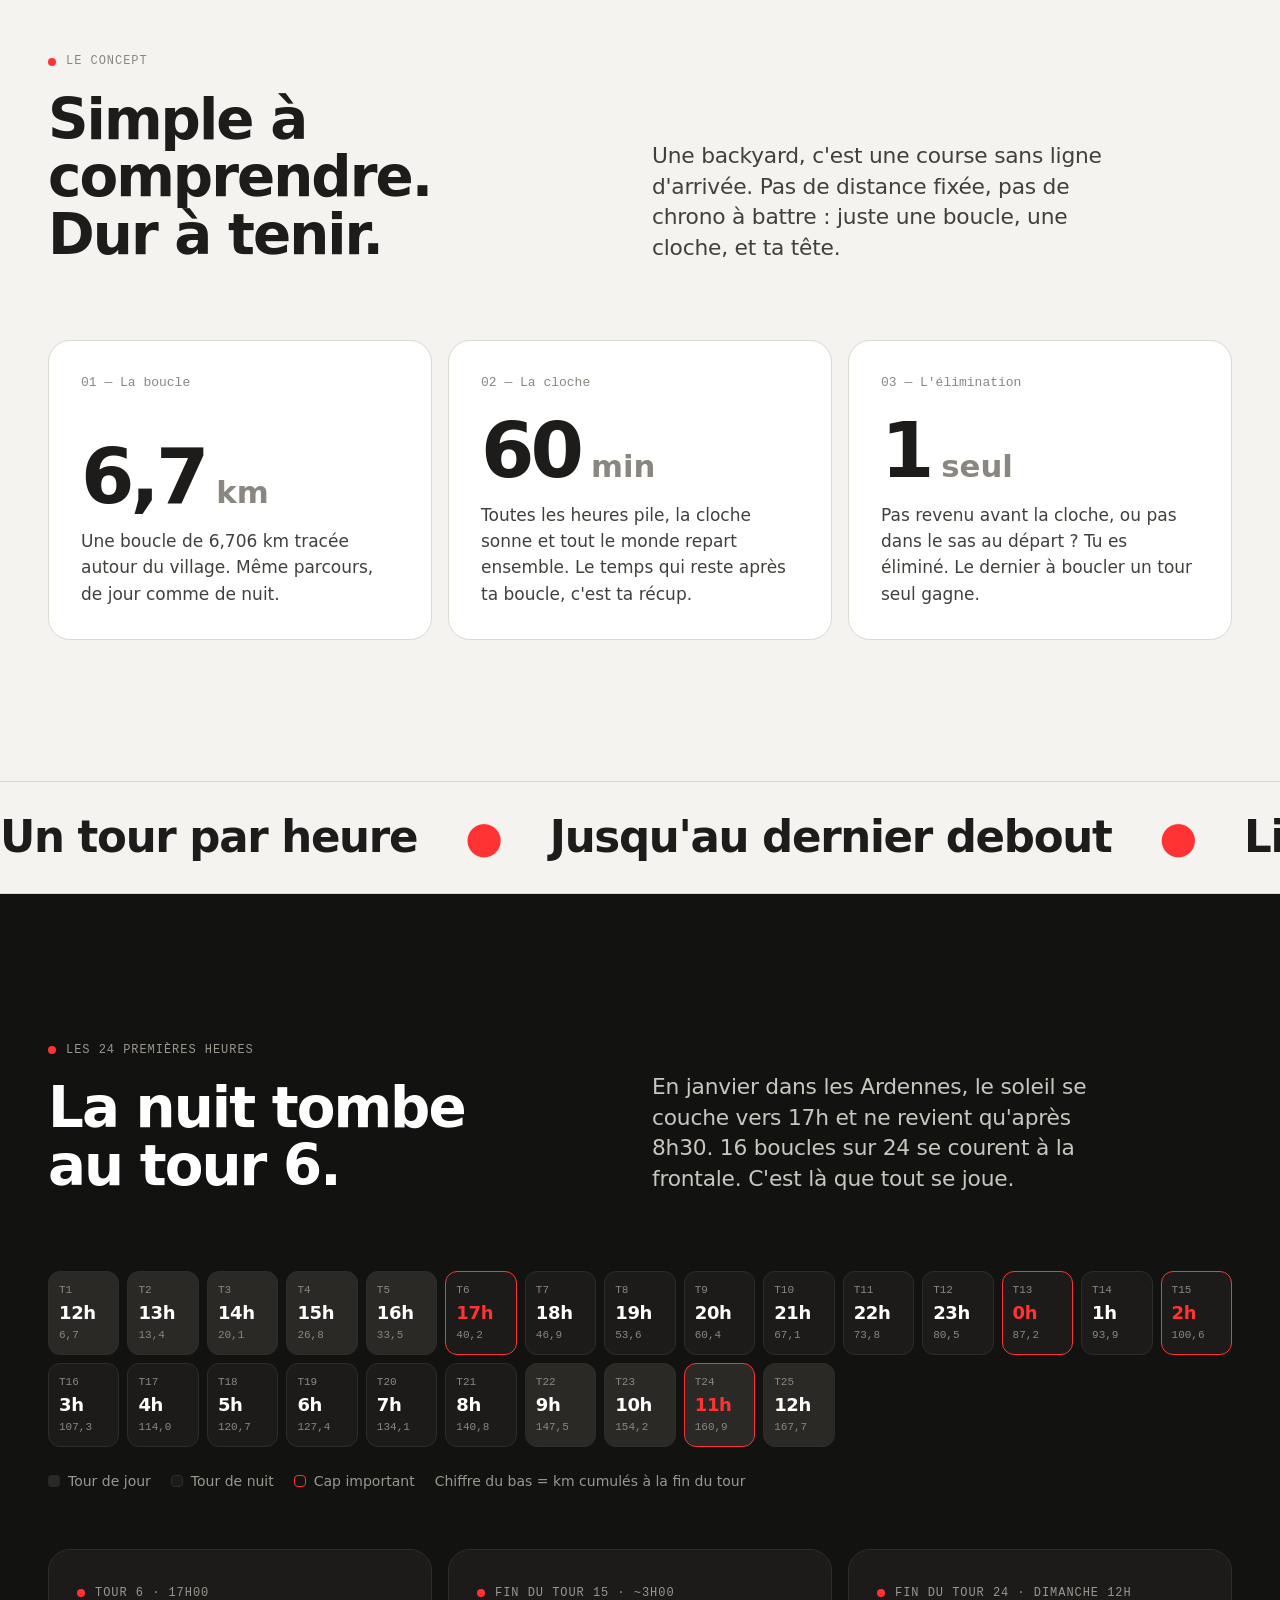
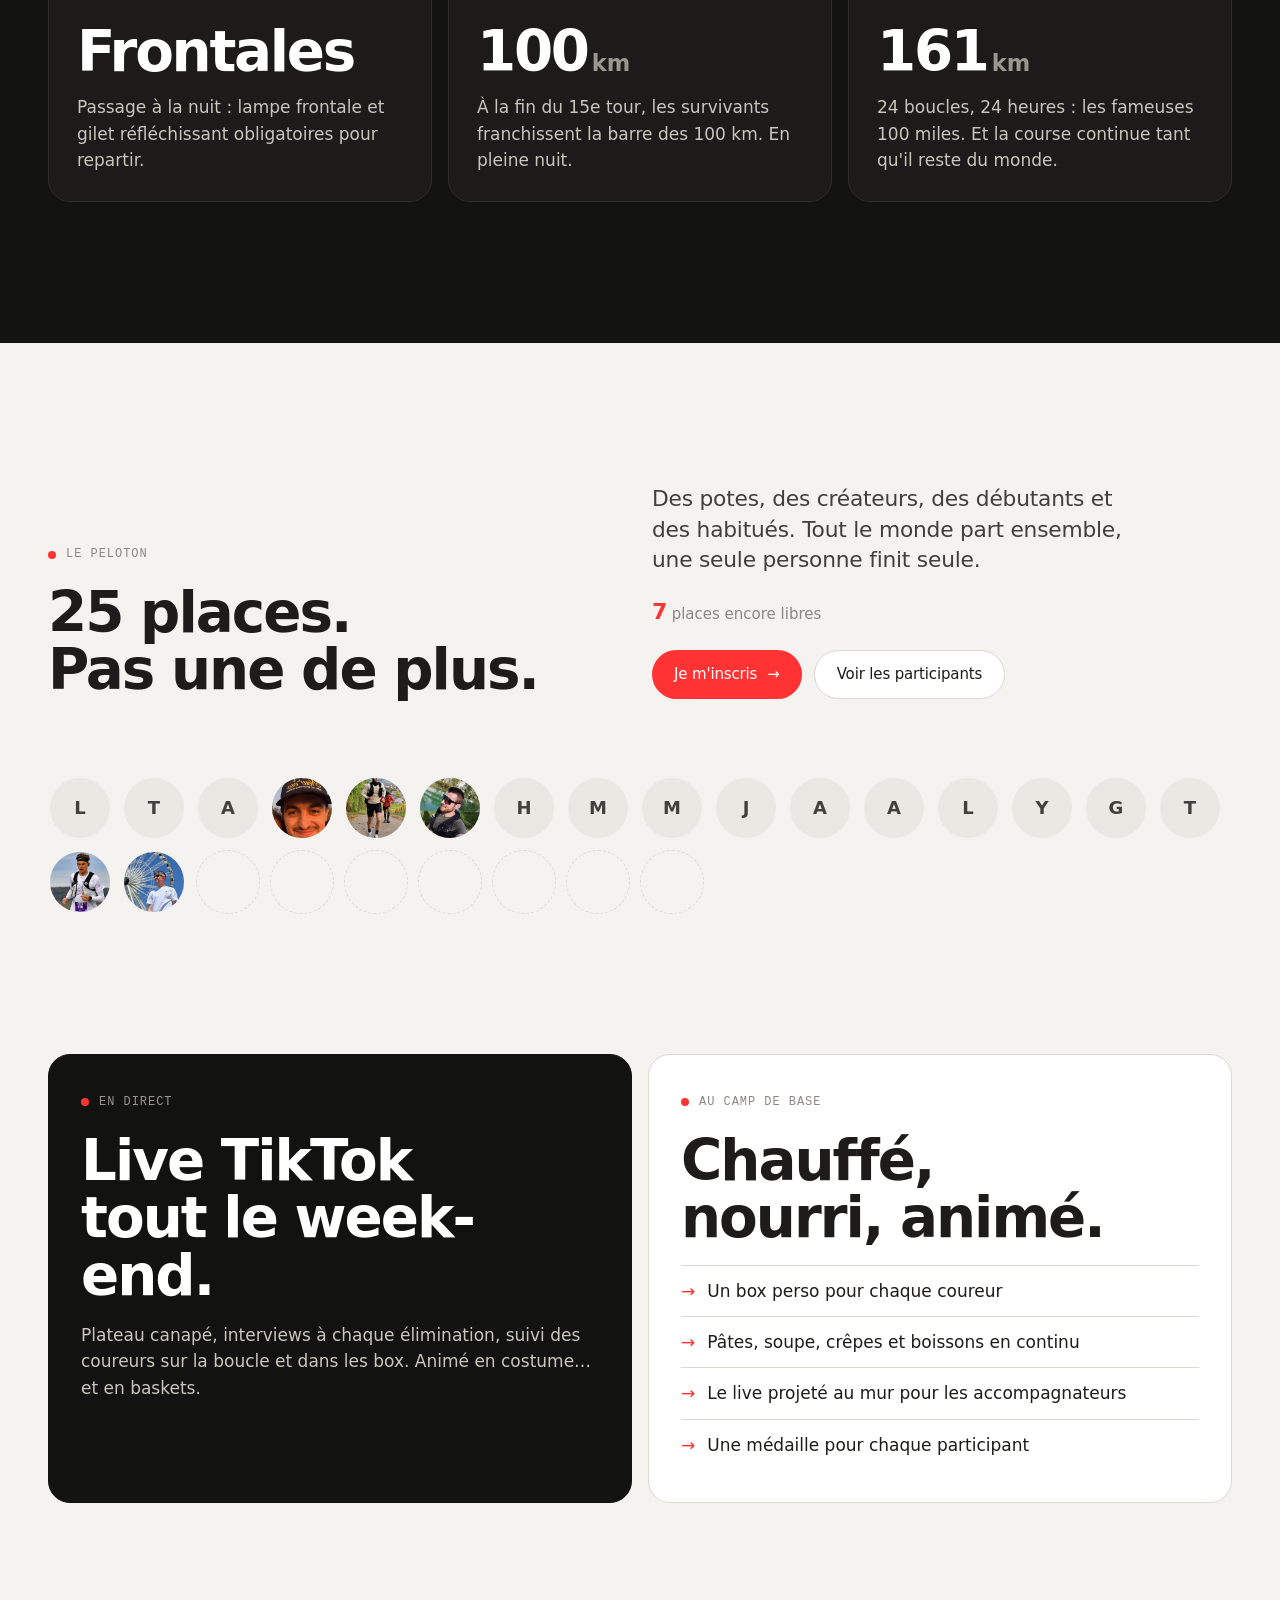
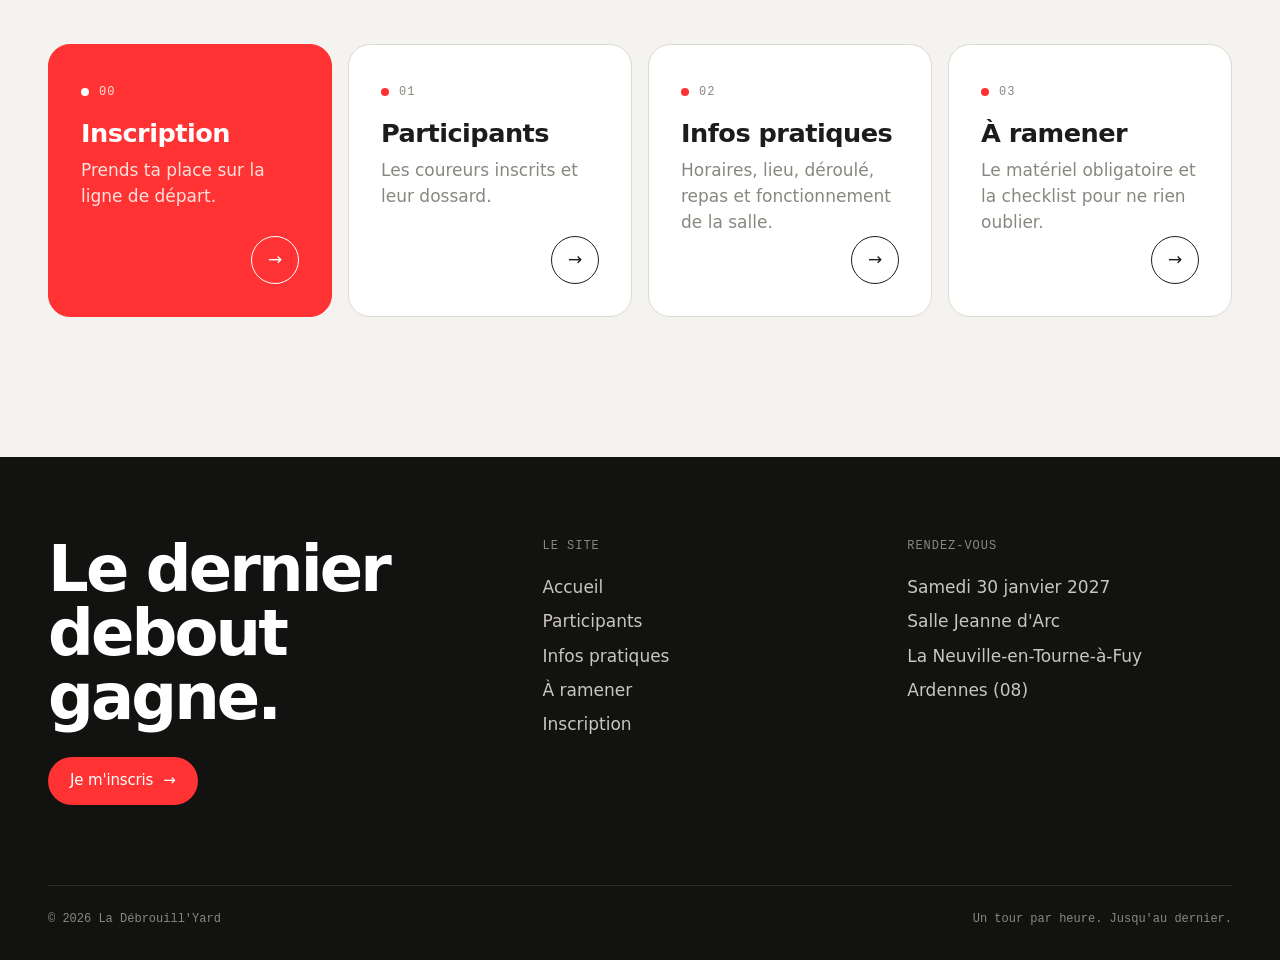
==== commit 09c705fc: "Rémi prend le dossard 60 Co-Authored-By: Claude Opus 5.5 <noreply@anthropic.com>" ====
--- a/site/index.html
+++ b/site/index.html
@@ -20,7 +20,7 @@
   <meta property="og:image:height" content="630">
   <meta name="twitter:card" content="summary_large_image">
   <link rel="preload" href="assets/fonts/inter-tight.woff2" as="font" type="font/woff2" crossorigin>
-  <link rel="stylesheet" href="assets/css/style.css?v=20261102210829">
+  <link rel="stylesheet" href="assets/css/style.css?v=20261102213800">
 </head>
 <body>
 <a class="skip-link" href="#contenu">Aller au contenu</a>
@@ -280,7 +280,7 @@
   </div>
 </footer>
 
-<script src="assets/js/data.js?v=20261102210829"></script>
-<script src="assets/js/main.js?v=20261102210829"></script>
+<script src="assets/js/data.js?v=20261102213800"></script>
+<script src="assets/js/main.js?v=20261102213800"></script>
 </body>
 </html>
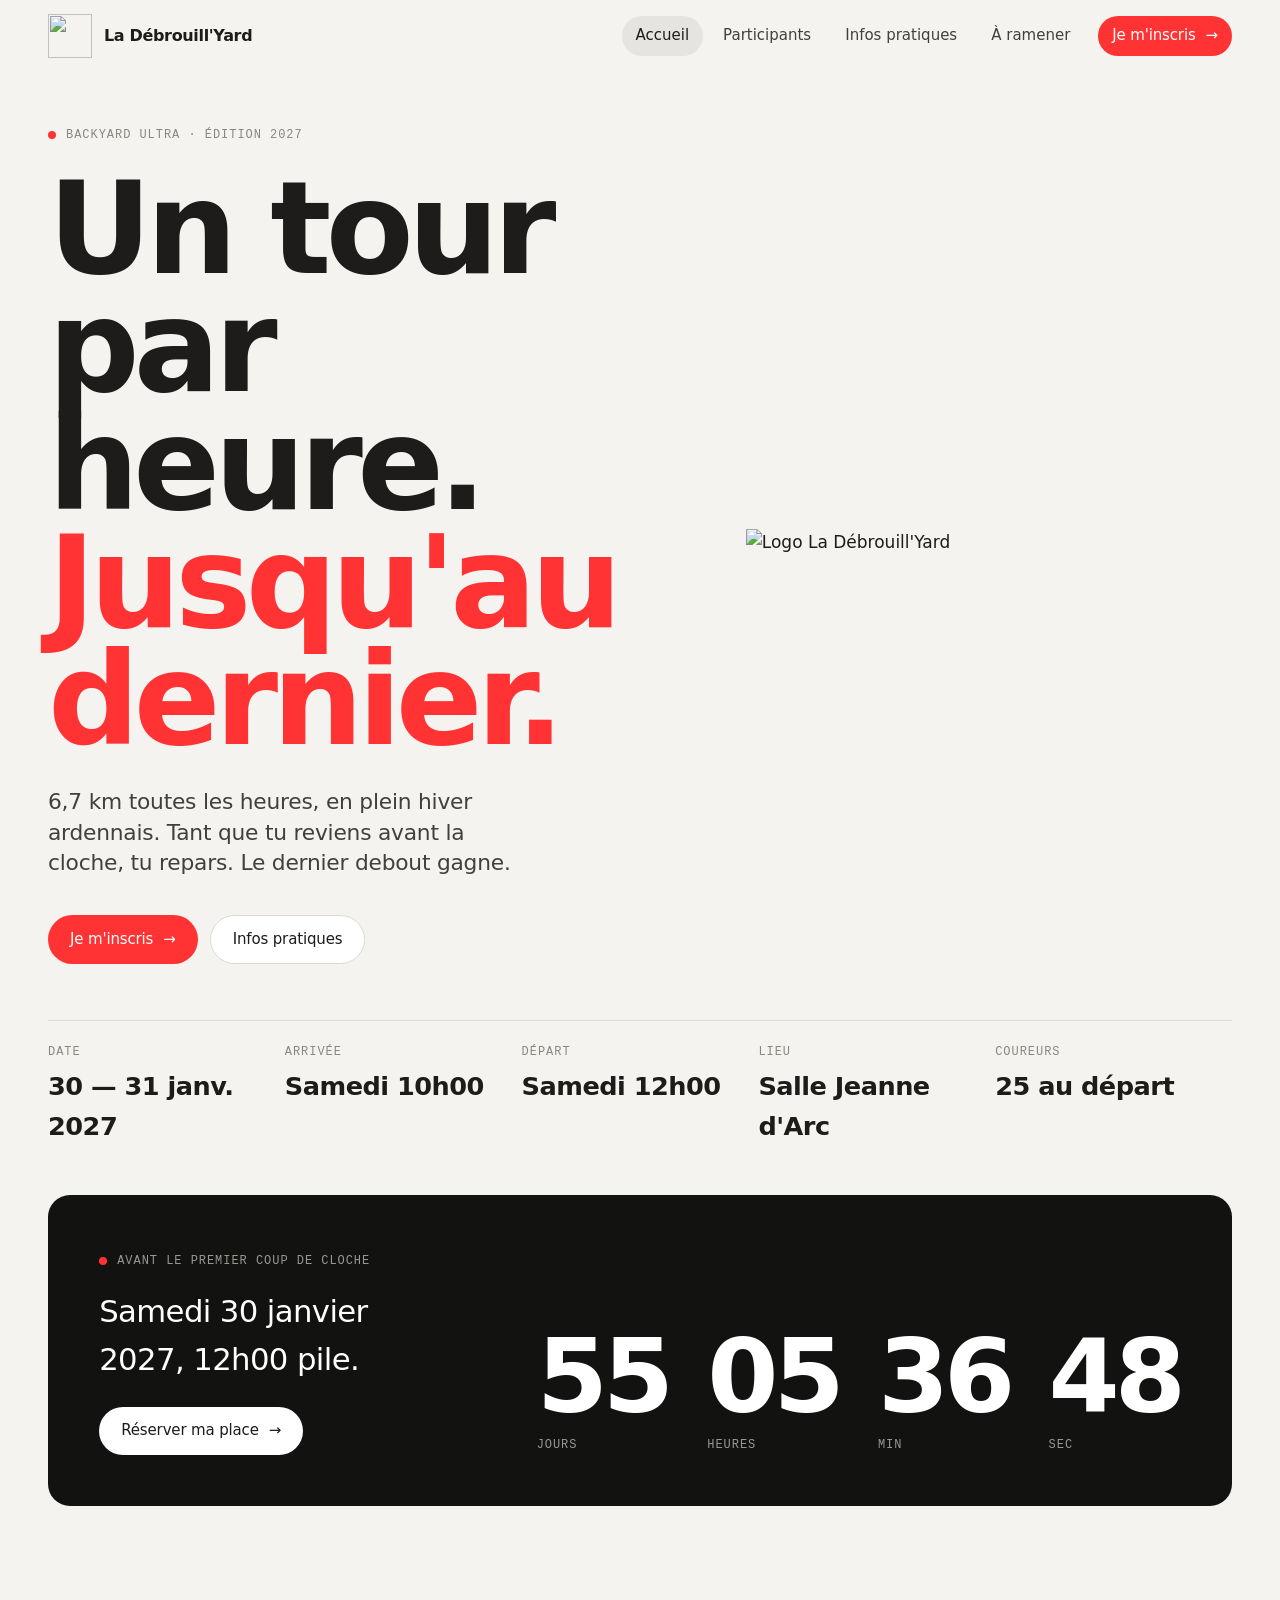
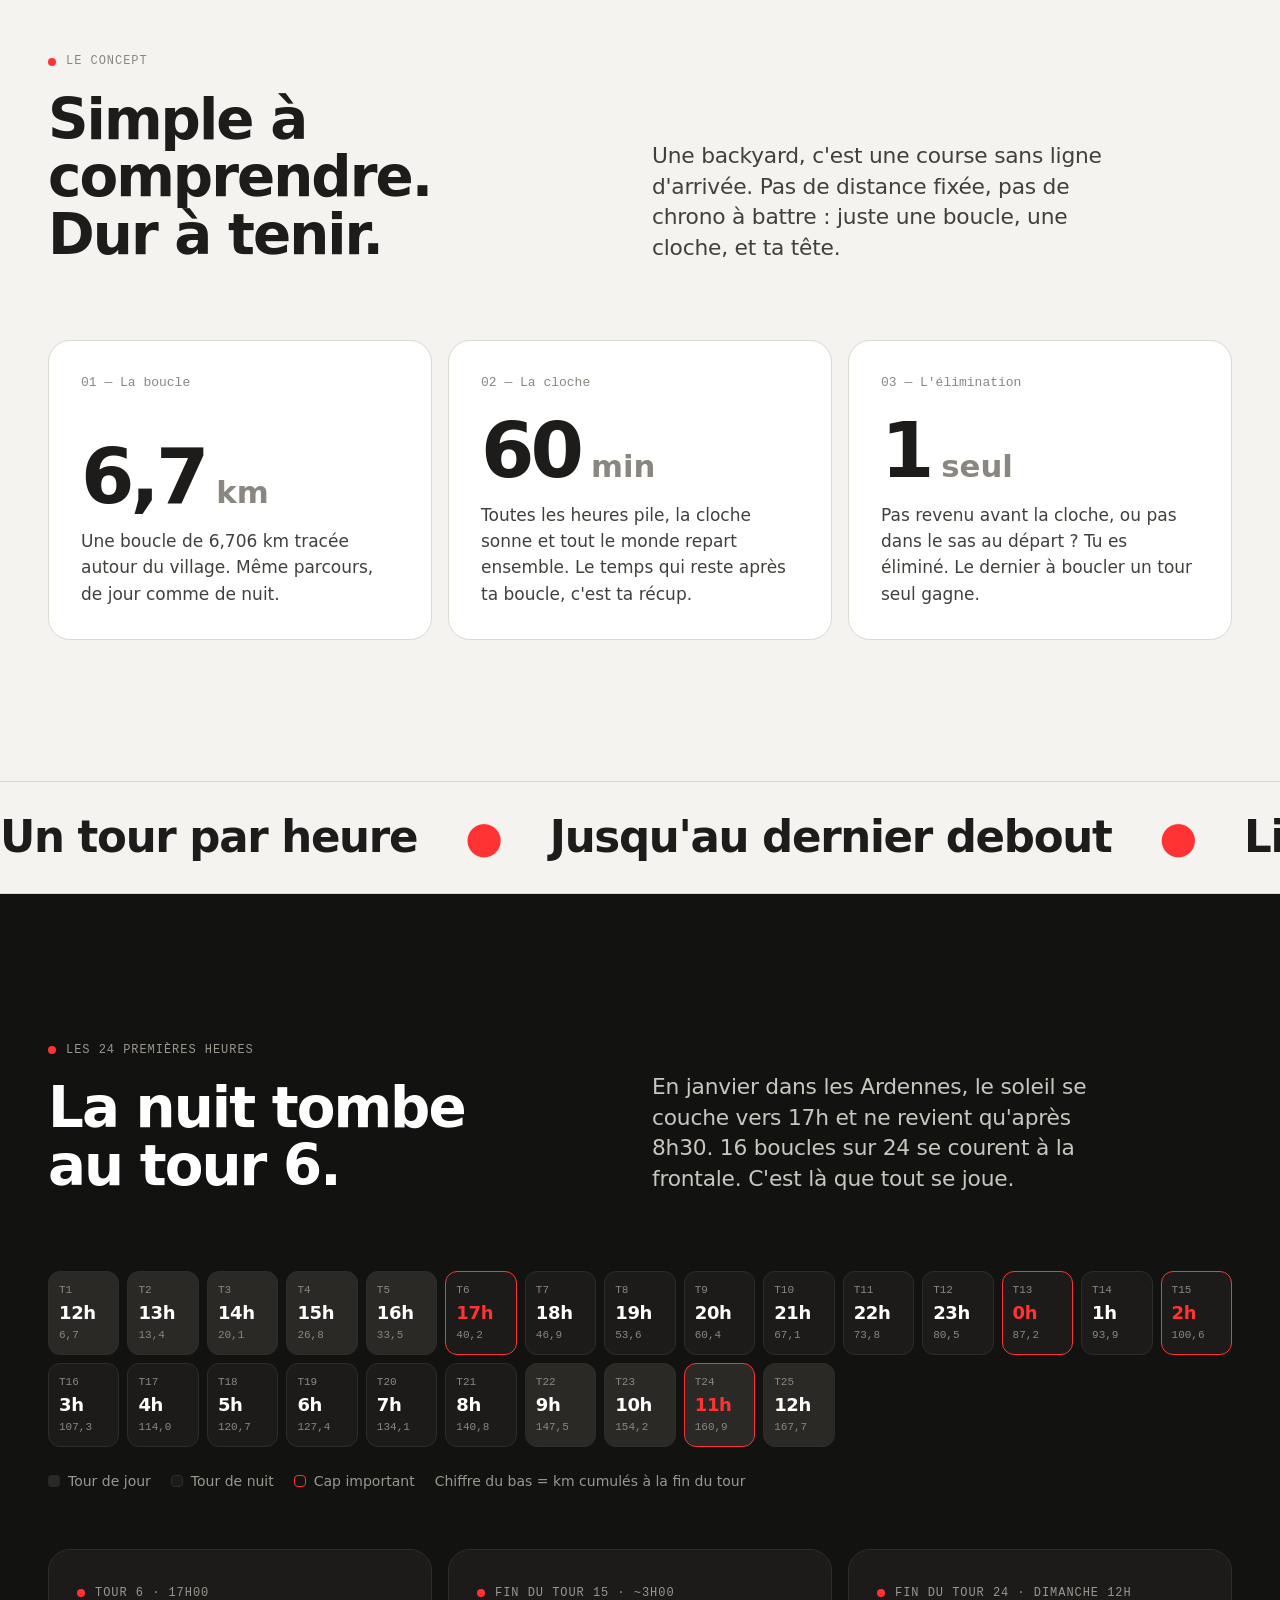
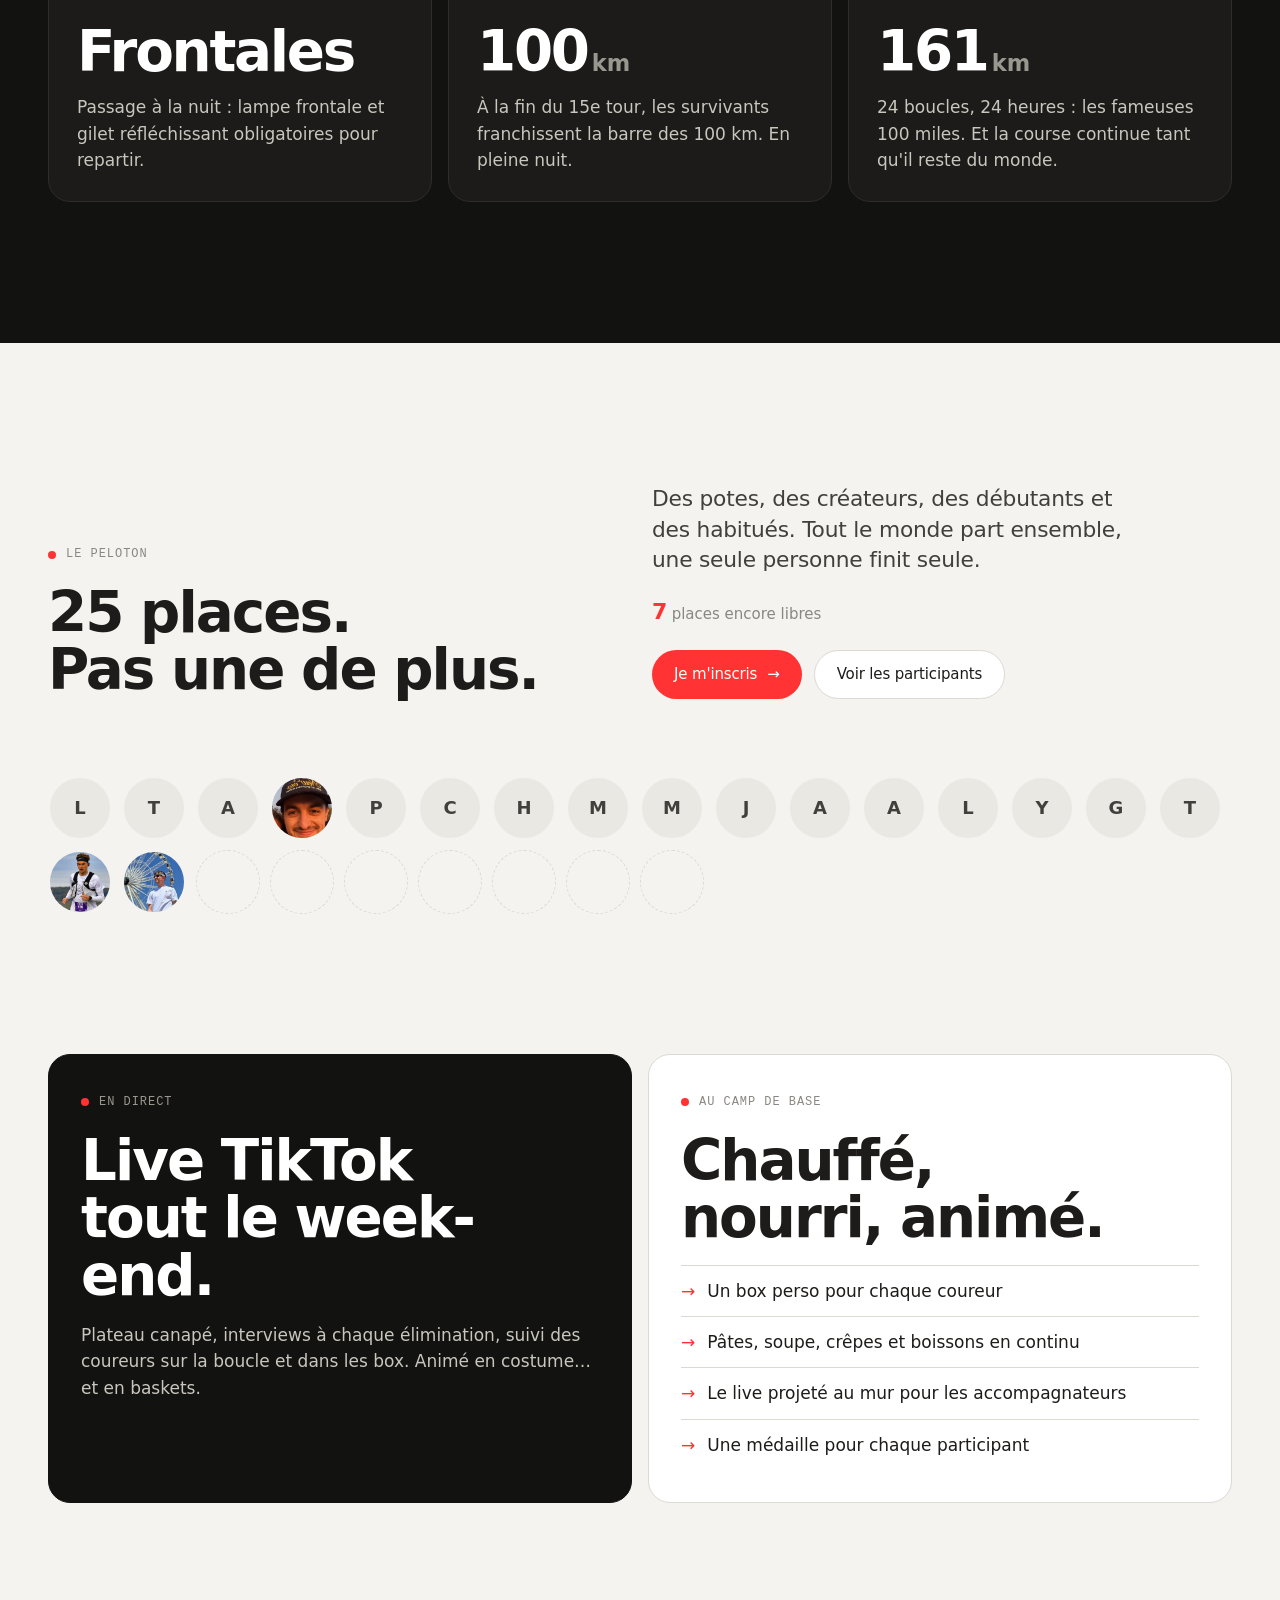
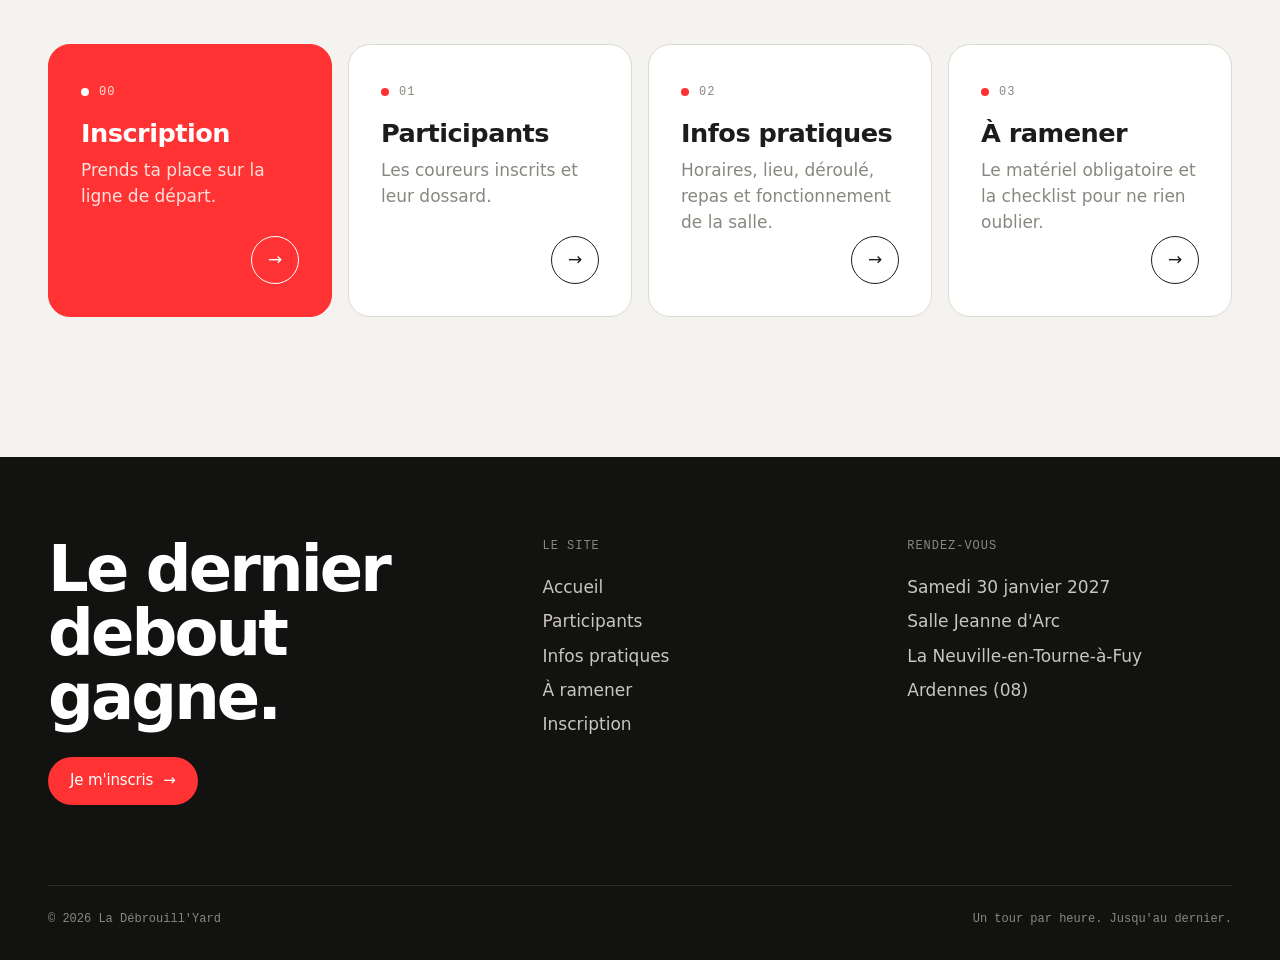
==== commit c568a15e: "Léa : photo de meilleure qualité ; version des photos pour éviter l'ancien cache Co-Authored-By: Cla" ====
--- a/site/index.html
+++ b/site/index.html
@@ -20,7 +20,7 @@
   <meta property="og:image:height" content="630">
   <meta name="twitter:card" content="summary_large_image">
   <link rel="preload" href="assets/fonts/inter-tight.woff2" as="font" type="font/woff2" crossorigin>
-  <link rel="stylesheet" href="assets/css/style.css?v=20261102213800">
+  <link rel="stylesheet" href="assets/css/style.css?v=20261102220310">
 </head>
 <body>
 <a class="skip-link" href="#contenu">Aller au contenu</a>
@@ -280,7 +280,7 @@
   </div>
 </footer>
 
-<script src="assets/js/data.js?v=20261102213800"></script>
-<script src="assets/js/main.js?v=20261102213800"></script>
+<script src="assets/js/data.js?v=20261102220310"></script>
+<script src="assets/js/main.js?v=20261102220310"></script>
 </body>
 </html>
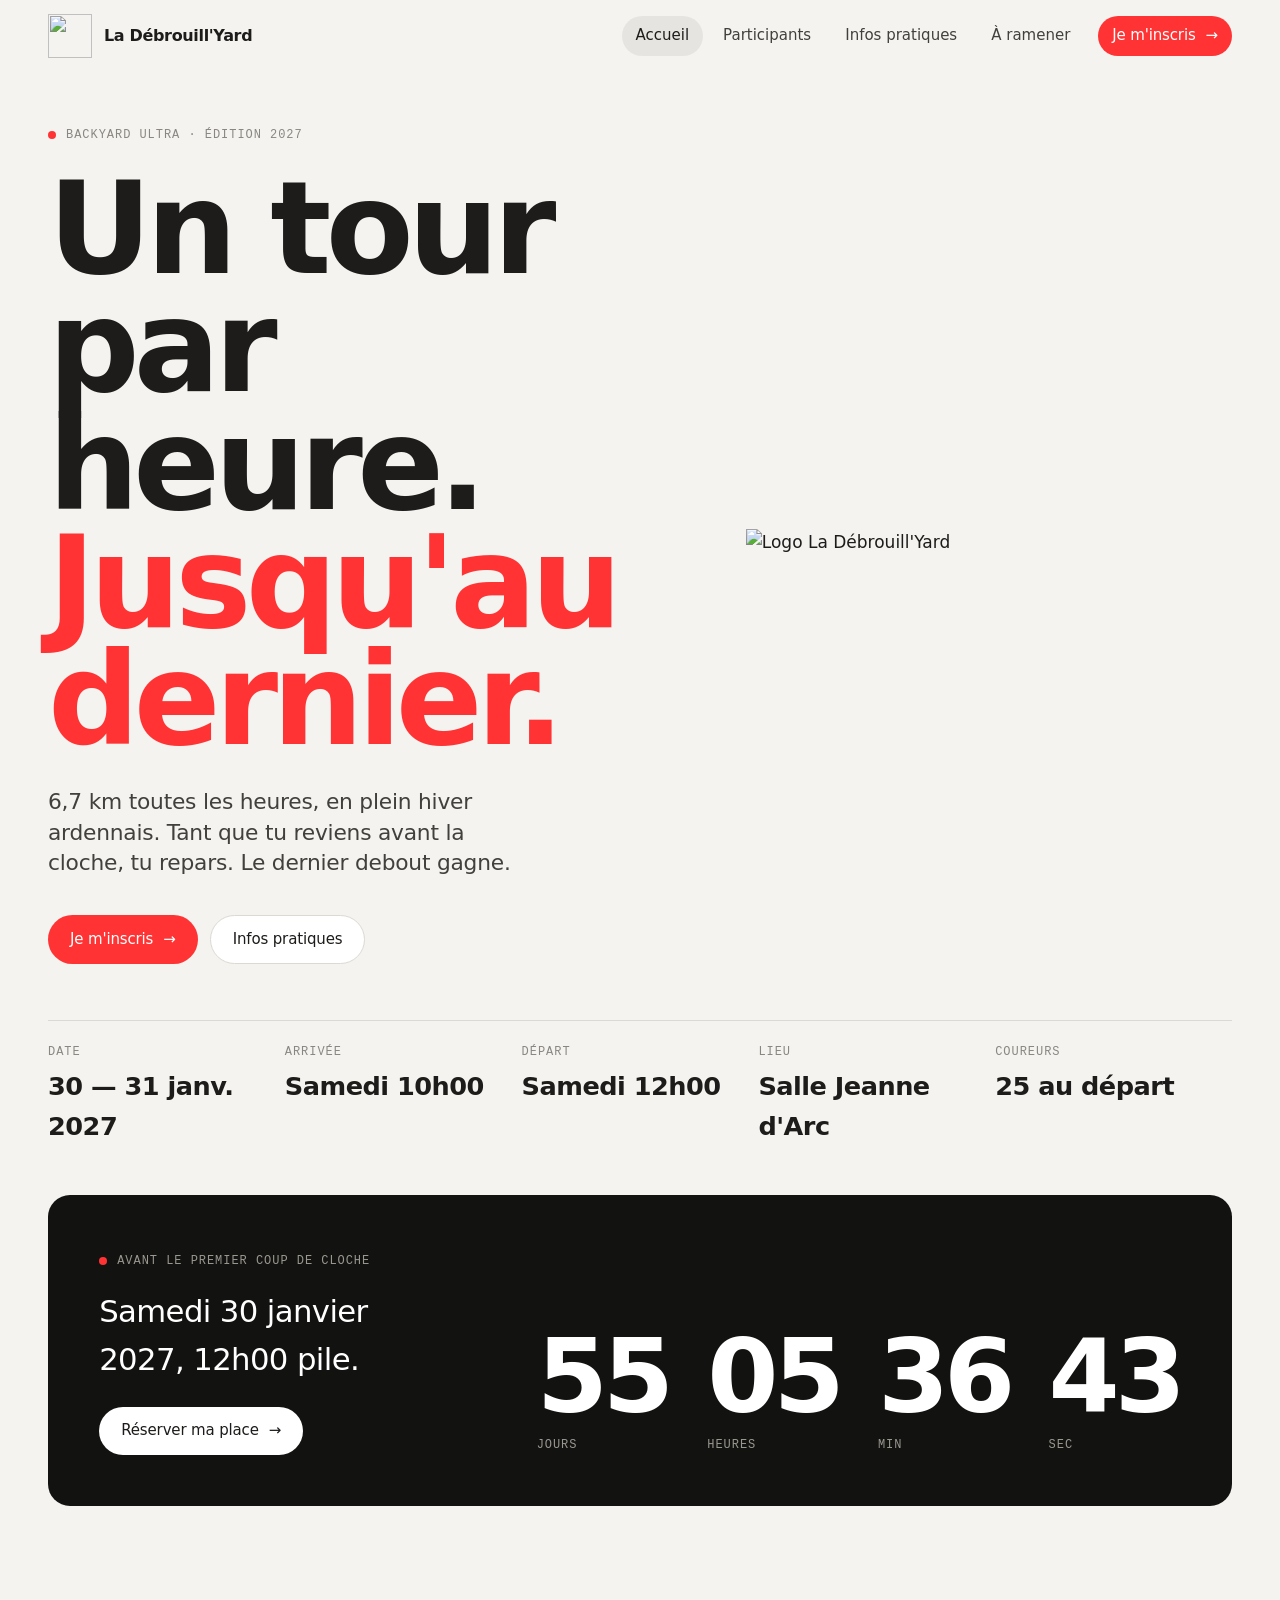
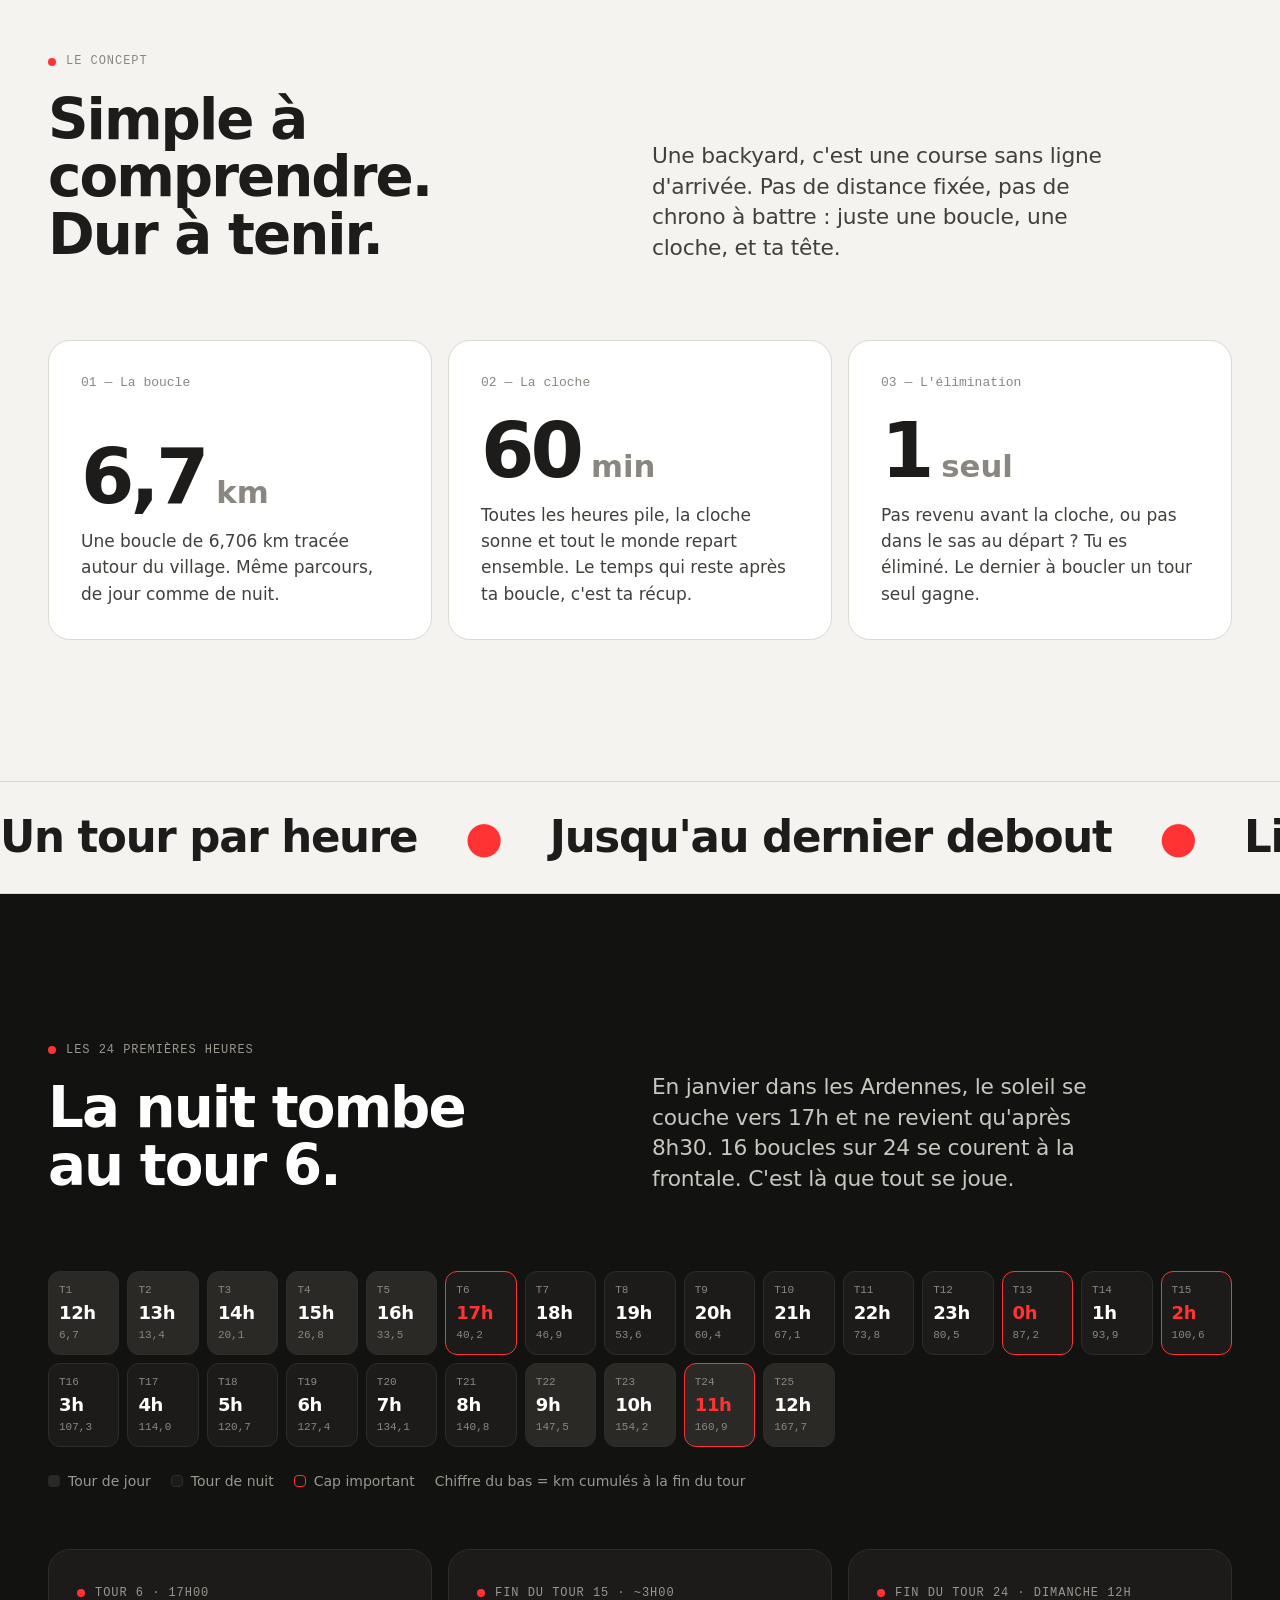
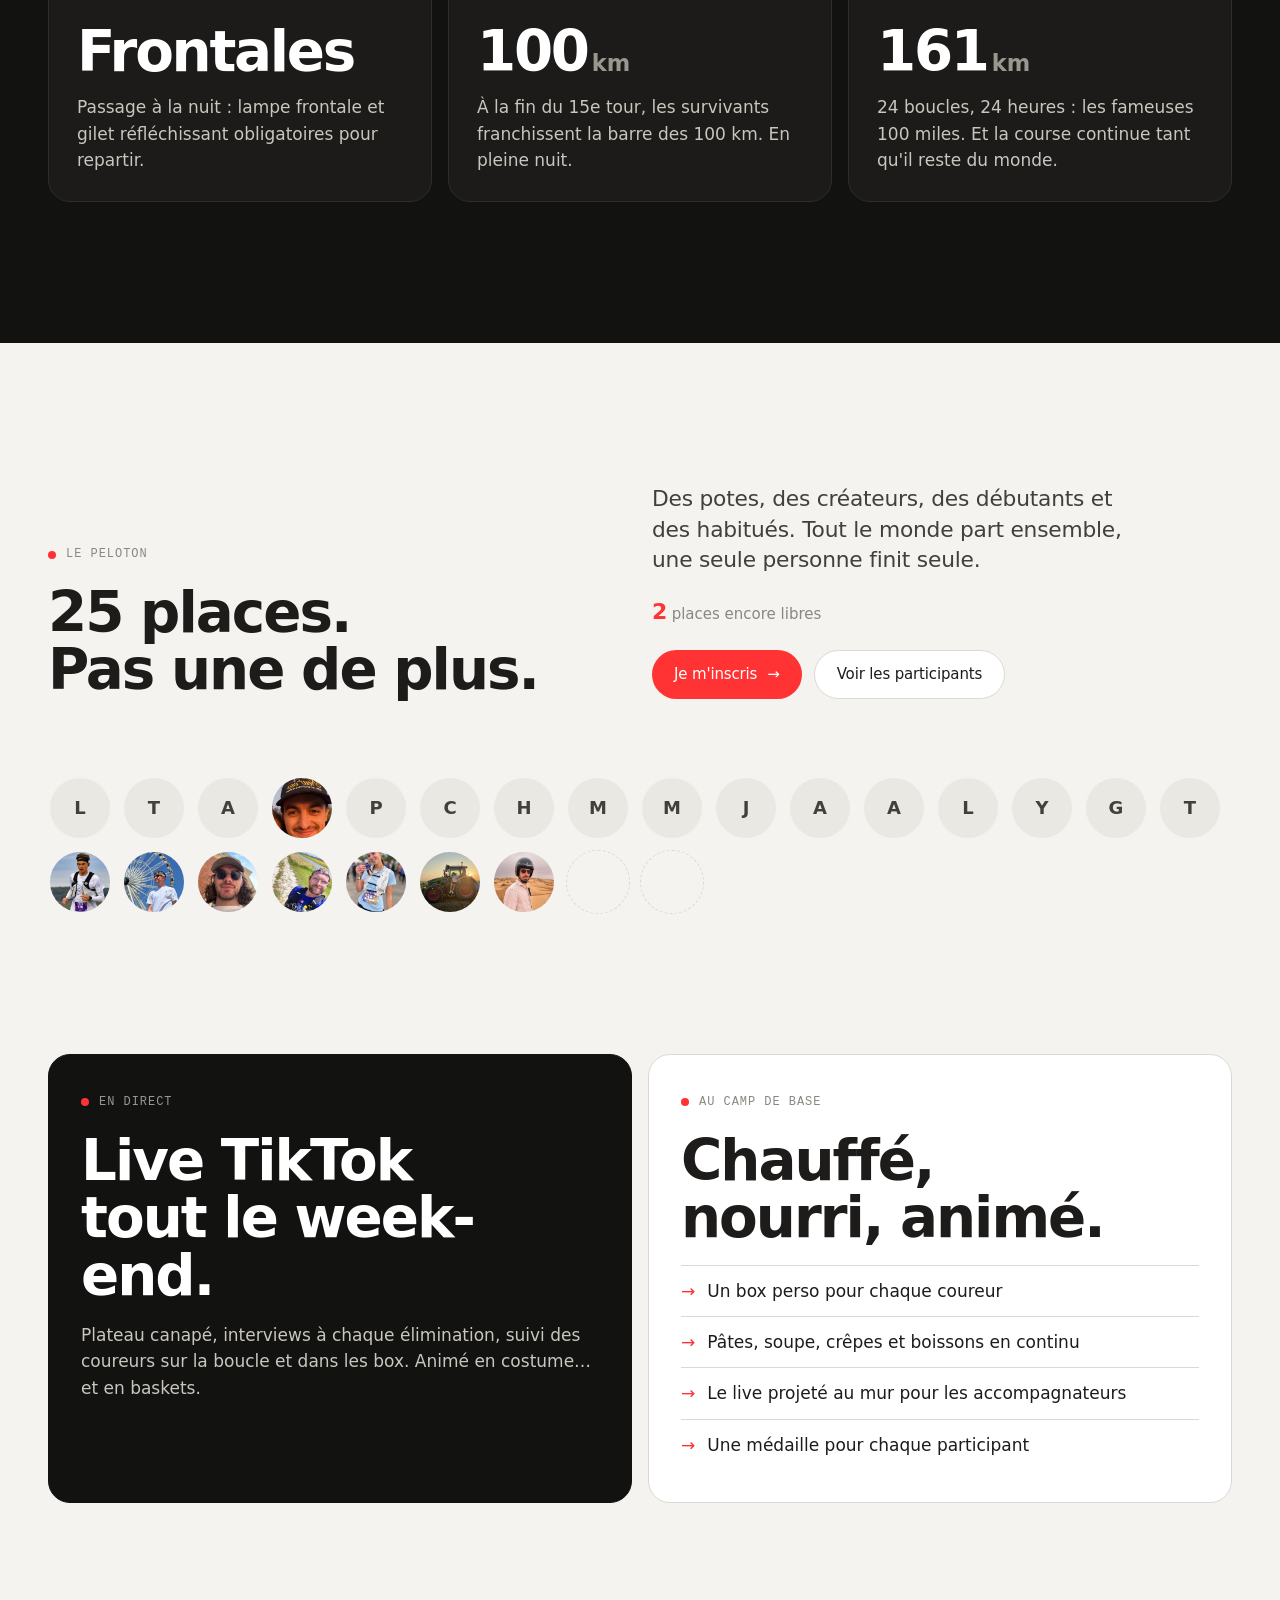
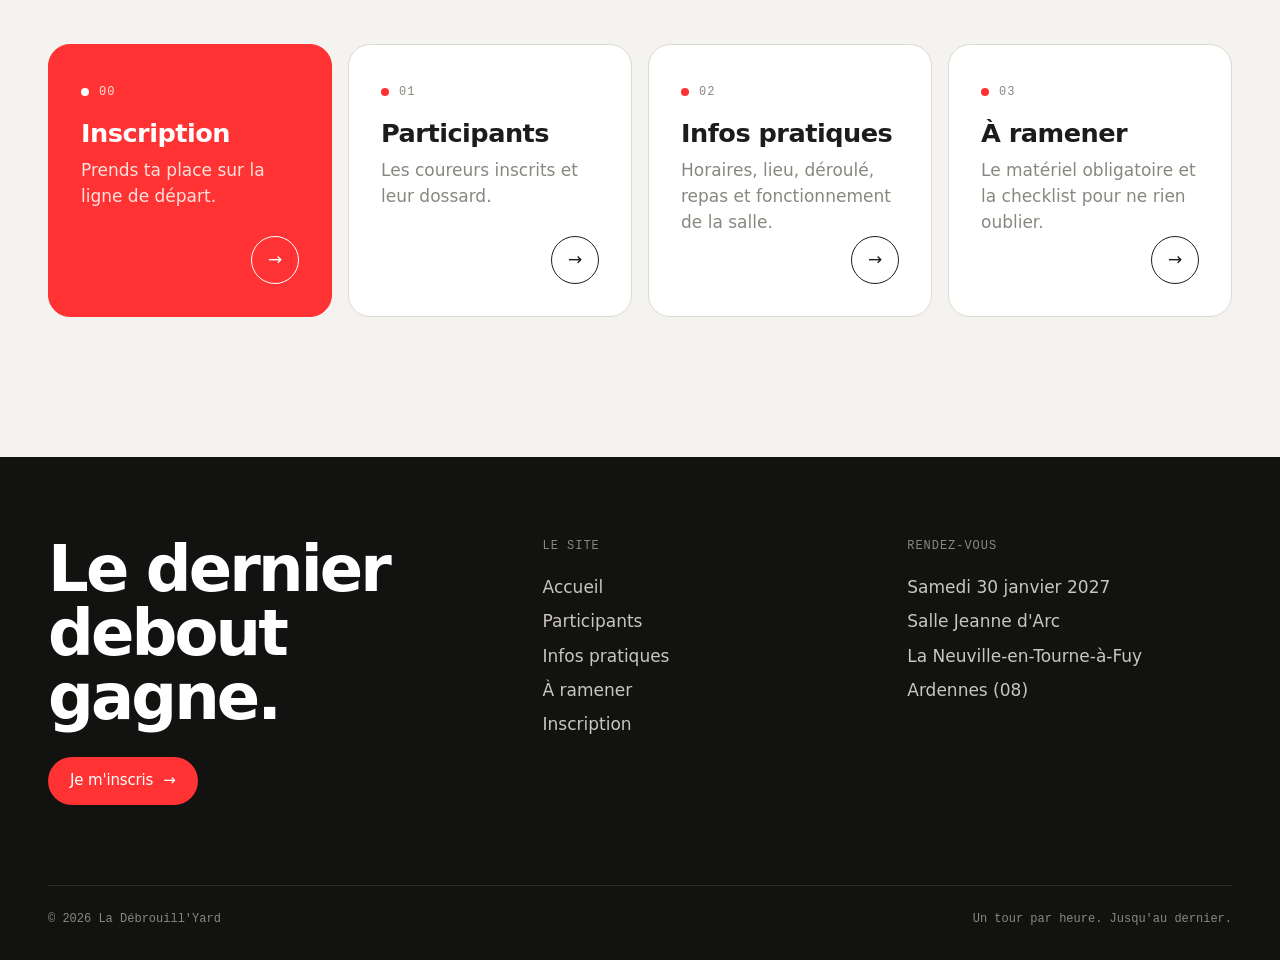
==== commit ada56ab4: "Ajout de 5 participants : Alex, Dylan, Margot, Noémie, Pierre M. Co-Authored-By: Claude Opus 5.5 <no" ====
--- a/site/index.html
+++ b/site/index.html
@@ -20,7 +20,7 @@
   <meta property="og:image:height" content="630">
   <meta name="twitter:card" content="summary_large_image">
   <link rel="preload" href="assets/fonts/inter-tight.woff2" as="font" type="font/woff2" crossorigin>
-  <link rel="stylesheet" href="assets/css/style.css?v=20261102220310">
+  <link rel="stylesheet" href="assets/css/style.css?v=20261117230714">
 </head>
 <body>
 <a class="skip-link" href="#contenu">Aller au contenu</a>
@@ -280,7 +280,7 @@
   </div>
 </footer>
 
-<script src="assets/js/data.js?v=20261102220310"></script>
-<script src="assets/js/main.js?v=20261102220310"></script>
+<script src="assets/js/data.js?v=20261117230714"></script>
+<script src="assets/js/main.js?v=20261117230714"></script>
 </body>
 </html>
